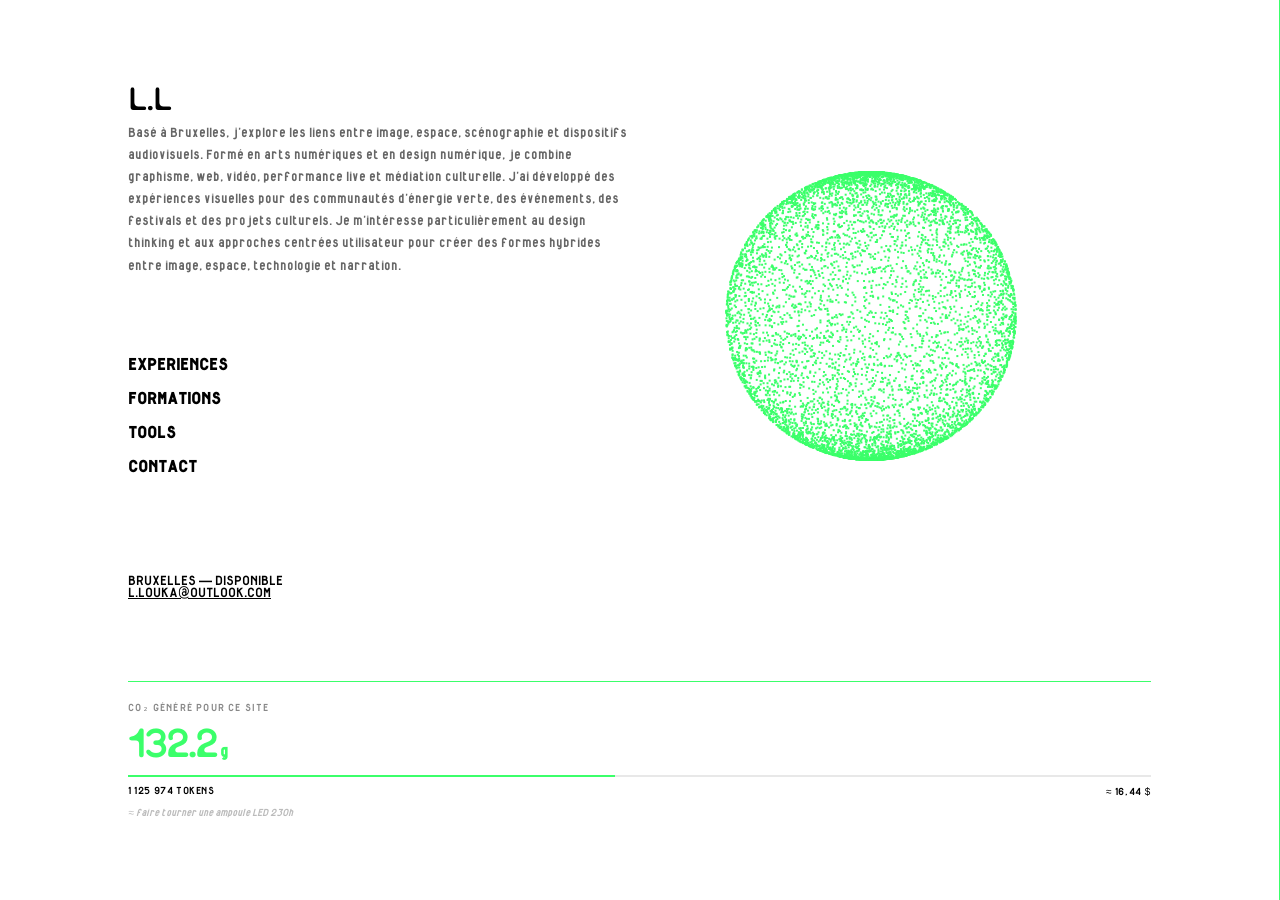
==== index.html @ d5682199 "Restaure l'intro d'origine et ajuste le style du sous-titre Co-Authored-By: Claude Sonnet 5 <noreply" ====
<!DOCTYPE html>
<html lang="fr">
<head>
    <meta charset="UTF-8">
    <meta name="viewport" content="width=device-width, initial-scale=1.0">

    <!-- SEO -->
    <title>Louka L. — Designer Numérique & Communication · Bruxelles</title>
    <meta name="description" content="Designer et art numérique basé à Bruxelles. Communication, branding, vibe coding, audiovisuel et ateliers. Master Design Numérique. Disponible pour collaborations.">
    <meta name="keywords" content="designer numérique, communication, branding, Bruxelles, ERG, graphiste, vibe coding, TouchDesigner, community manager, portfolio, marketing">
    <meta name="author" content="Louka L.">
    <meta name="robots" content="index, follow">
    <link rel="canonical" href="https://louka-l.be/">

    <!-- Favicon -->
    <link rel="icon" type="image/svg+xml" href="favicon.svg">

    <!-- Open Graph (réseaux sociaux + GEO) -->
    <meta property="og:type" content="profile">
    <meta property="og:title" content="Louka L. — Designer Numérique & Communication · Bruxelles">
    <meta property="og:description" content="Designer numérique basé à Bruxelles. Communication, branding, vibe coding, audiovisuel. Disponible pour collaborations.">
    <meta property="og:image" content="https://loukal.art/og-image.png">
    <meta property="og:image:width" content="1200">
    <meta property="og:image:height" content="630">
    <meta property="og:locale" content="fr_BE">
    <meta name="twitter:card" content="summary_large_image">
    <meta name="twitter:image" content="https://loukal.art/og-image.png">

    <!-- Schema.org Person (GEO + AEO) -->
    <script type="application/ld+json">
    {
        "@context": "https://schema.org",
        "@type": "Person",
        "name": "Louka L.",
        "jobTitle": "Designer Numérique & Chargé de communication",
        "description": "Designer numérique basé à Bruxelles, spécialisé en communication, branding, vibe coding et création audiovisuelle. Formé à l'École de Recherche Graphique (Master Design Numérique).",
        "email": "l.louka@outlook.com",
        "address": {
            "@type": "PostalAddress",
            "addressLocality": "Bruxelles",
            "addressCountry": "BE"
        },
        "alumniOf": [
            {
                "@type": "EducationalOrganization",
                "name": "École de Recherche Graphique",
                "description": "Master en Design Numérique"
            }
        ],
        "knowsAbout": [
            "Design graphique",
            "Communication digitale",
            "Branding",
            "Vibe coding",
            "HTML CSS JavaScript",
            "TouchDesigner",
            "Community management",
            "Audiovisuel",
            "Logiciels libres",
            "Ateliers numériques",
            "Marketing"
        ],
        "knowsLanguage": ["fr", "nl", "en"]
    }
    </script>

    <link rel="stylesheet" href="style.css">
    <link href="https://api.fontshare.com/v2/css?f[]=satoshi@400,500,700&display=swap" rel="stylesheet">
</head>
<body>

    <div class="brutal-container">

        <!-- Bouton menu global (retour arrière contextuel) -->
        <button class="global-menu-btn" id="global-menu-btn"><span></span><span></span><span></span></button>

        <!-- Retour au sommaire RaYSun : deux lignes, pour le distinguer des trois du menu global -->
        <button class="rairsun-back-btn" id="rairsun-back-btn" aria-label="Retour au sommaire des projets RaYSun"><span></span><span></span></button>

        <!-- COLONNE 1 : Sommaire Fixe (Gauche) -->
        <aside class="left-col">

            <!-- Animation sphère (calque, visible en accueil uniquement) -->
            <div id="home-sketch" class="home-sketch"><canvas id="sphere-canvas"></canvas></div>

            <div class="sticky-content">
                <div class="identity">
                    <div class="logo">L.L</div>
                    <p class="subtitle">Basé à Bruxelles, j’explore les liens entre image, espace, scénographie et dispositifs audiovisuels. Formé en arts numériques et en design numérique, je combine graphisme, web, vidéo, performance live et médiation culturelle. J’ai développé des expériences visuelles pour des communautés d’énergie verte, des événements, des festivals et des projets culturels. Je m’intéresse particulièrement au design thinking et aux approches centrées utilisateur pour créer des formes hybrides entre image, espace, technologie et narration.</div>
                
                <nav class="sommaire">
                    <ul>
                        <li><a href="#projets">EXPERIENCES</a></li>
                        <li><a href="#parcours">FORMATIONS</a></li>
                        <li><a href="#stack">TOOLS</a></li>
                        <li><a href="#contact">CONTACT</a></li>
                    </ul>
                </nav>

                <div class="status">
                    <p>Bruxelles — Disponible</p>
                    <a href="mailto:l.louka@outlook.com?subject=Contact%20via%20loukal.art" class="status-mail">l.louka@outlook.com</a>
                </div>

                <div class="carbon-widget" id="carbon-widget">
                    <div class="carbon-label">CO₂ généré pour ce site</div>
                    <div class="carbon-value">
                        <span class="carbon-count" data-target="277.5">0</span><span class="carbon-unit">g</span>
                    </div>
                    <div class="carbon-bar-track">
                        <div class="carbon-bar-fill" id="carbon-bar"></div>
                    </div>
                    <div class="carbon-meta">
                        <span>1 125 974 tokens</span>
                        <span>≈ 16,44 $</span>
                    </div>
                    <div class="carbon-equiv">≈ faire tourner une ampoule LED 230h</div>
                </div>
            </div>
        </aside>

        <!-- COLONNE 2 : Contenu Textuel Défilant (Milieu) -->
        <main class="right-col">
            
            <!-- Section Expériences / Projets -->
            <section id="projets" class="brutal-section">
                <h2 class="section-title">EXPERIENCES</h2>
                <div class="projects-list">
                    
                    <!-- RaYSun -->
                    <div class="project-item" data-project="p1" data-panel="rairsun">
                        <span class="date">MARS 2026 — EN COURS</span>
                        <h3>Stagiaire Communication et Marketing</h3>
                        <p class="role">RaYSun · Bruxelles</p>
                        <p>RaYSun crée des communautés d'énergie locales qui connectent entreprises, collectivités et copropriétés en Belgique. Conception des logos régionaux (CityWatt, WalloWatt, SamenWatt), charte graphique LinkedIn, stratégie de contenu B2B, production de supports marketing et intégration sur Odoo.</p>
                        <span class="project-link">VOIR PROJETS ↗</span>
                    </div>

                    <!-- Projet 6 -->
                    <div class="project-item" data-project="p6">
                        <span class="date">NOV. 2025</span>
                        <h3>Vidéaste — captation & post-production</h3>
                        <p class="role">Conservatoire Royal de Bruxelles</p>
                        <p>Captation d'une création internationale entre musiciens et chorégraphes d'Afrique du Sud et du Zimbabwe, soutenue par l'ARES (DGD). Cadrage, post-production et montage d'un teaser pour diffusion réseaux.</p>
                        <span class="project-link">VOIR TEASER ↗</span>
                    </div>

                    <!-- Projet 7 -->
                    <div class="project-item" data-project="p7">
                        <span class="date">JUIN 2026</span>
                        <h3>Chargé de développement & médiation culturelle</h3>
                        <p class="role">Mont des Arts · Bruxelles</p>
                        <p>Coordination entre organisateurs de lieu et porteurs de projet pour un événement open air (Waffleskru × Bolingo). Communication et mise en relation.</p>
                        <span class="project-link">VOIR ÉVÉNEMENT ↗</span>
                    </div>

                    <!-- Projet 3 -->
                    <div class="project-item" data-project="p3">
                        <span class="date">2024 – 2026</span>
                        <h3>Community manager & créateur de contenu</h3>
                        <p class="role">Collectif Gravity · Belgique / Croatie / France</p>
                        <p>Gestion des comptes Instagram pour plusieurs collectifs et festivals (Outlook, Membrain, Monstres & Groseilles). Captation photo et vidéo sur place, création de posts et stories, publication.</p>
                        <span class="project-link">VOIR CONTENU ↗</span>
                    </div>

                    <!-- Projet 5 -->
                    <div class="project-item" data-project="p5">
                        <span class="date">2024 – 2025</span>
                        <h3>Animateur d'ateliers numériques</h3>
                        <p class="role">Centre Culturel de Jette · Espace Magh · Amadeo · Cie Les Daltoniens</p>
                        <p>Ateliers Makey-Makey pour enfants de 9 à 12 ans : fabrication d'instruments en carton connectés, initiation à Scratch et à l'électronique créative, animation en autonomie. Workshops d'initiation au graffiti en milieu scolaire, réalisation de fresques murales collectives.</p>
                        <span class="project-link">VOIR ATELIERS ↗</span>
                    </div>

                    <!-- Projet 4 -->
                    <div class="project-item" data-project="p4">
                        <span class="date">2024 – 2026</span>
                        <h3>Graphiste — communication événementielle</h3>
                        <p class="role">Lemon Mint · La Fabriek · CityGate · Bruxelles</p>
                        <p>Identités visuelles, affiches, carrousels et reels pour des événements bruxellois. Déclinaison print et digital, templates réutilisables, capsules vidéo projetées en soirée.</p>
                        <span class="project-link">VOIR CRÉATIONS ↗</span>
                    </div>
                </div>
            </section>

            <!-- Section Formations -->
            <section id="parcours" class="brutal-section">
                <h2 class="section-title">FORMATIONS</h2>
                
                <div class="cv-item project-item" data-project="p-master">
                    <span class="date">2023 – 2026</span>
                    <h3>Master en Design Numérique</h3>
                    <p class="degree">École de Recherche Graphique</p>
                    <p>Formes éditoriales numériques, du flux d'écran à l'imprimé. Pratique des logiciels libres, expérimentation et co-apprentissage. Mise en page collective de deux numéros de la revue Troubles.</p>
                    <span class="project-link">VOIR TRAVAUX ↗</span>
                </div>

                <div class="cv-item">
                    <span class="date">2019 – 2023</span>
                    <h3>Bachelier en Arts Numériques</h3>
                    <p class="degree">École de Recherche Graphique</p>
                    <p>Programmation, robotique, images et sons numériques, impression 3D. Ingénierie inverse sur des œuvres numériques. Usage critique du numérique comme médium ou outil.</p>
                </div>

                <div class="cv-item">
                    <span class="date">2016 – 2018</span>
                    <h3>Art & Structure de l'Habitat</h3>
                    <p class="degree">Institut St-Luc</p>
                    <p>Tracé de plans, dessin d'architecture, design de mobilier et aménagement intérieur.</p>
                </div>

                <div class="cv-item">
                    <span class="date">2006 – 2018</span>
                    <h3>Arts du mouvement & Rythmique</h3>
                    <p class="degree">École de Cirque de Bruxelles & Dalcroze</p>
                    <p>Monocycle, jonglerie, acroporté, mât chinois. Création et production d'un spectacle vivant sur deux ans, travail sur la conscience corporelle et la scénographie d'espace.</p>
                </div>
            </section>

            <!-- Section Skills -->
            <section id="stack" class="brutal-section">
                <h2 class="section-title">TOOLS</h2>
                <div class="tech-list">
                    <div class="tool-row">
                        <span class="tool-cat">GRAPHISME</span>
                        <span class="tool-items">Illustrator · Photoshop · Canva · Figma</span>
                    </div>
                    <div class="tool-row">
                        <span class="tool-cat">WEB</span>
                        <span class="tool-items">HTML/CSS/JS · Python · Git · SQL · Odoo · Vibe Coding</span>
                    </div>
                    <div class="tool-row">
                        <span class="tool-cat">AUDIOVISUEL</span>
                        <span class="tool-items">TouchDesigner · OBS · Resolume · Blender · CapCut · Opus Clip · Premiere Pro</span>
                    </div>
                    <div class="tool-row">
                        <span class="tool-cat">IA</span>
                        <span class="tool-items">Claude · Midjourney · ComfyUI · Stable Diffusion · Hugging Face</span>
                    </div>
                    <div class="tool-row">
                        <span class="tool-cat">PRODUCTION</span>
                        <span class="tool-items">Processing · Scratch · Impression 3D</span>
                    </div>
                    <div class="tool-row">
                        <span class="tool-cat">BUREAUTIQUE</span>
                        <span class="tool-items">Excel · Word · Microsoft 365</span>
                    </div>
                </div>
            </section>

            <!-- Section Contact (séparée) -->
            <section id="contact" class="brutal-section section-contact">
                <h2 class="section-title">CONTACT</h2>
                <a href="mailto:l.louka@outlook.com" class="contact-link">L.LOUKA@OUTLOOK.COM ↗</a>
            </section>

        </main>

        <!-- COLONNE 3 : Galerie d'images (Gérée par le JS) -->
        <aside class="images-col" id="images-column">
            <div class="sticky-images">

                <!-- Panneau RaYSun -->
                <div class="gallery-group rairsun-panel" id="gallery-p1">
                    <button class="mobile-back-btn" id="btn-back-rairsun"><span></span><span></span><span></span></button>
                    <div class="rairsun-first-screen">
                        <div class="rairsun-intro">
                            <p class="rairsun-tagline">RaYSun crée des communautés d'énergie locales qui connectent entreprises, collectivités et copropriétés en Belgique.</p>
                            <a href="https://www.raysun.solar/" target="_blank" rel="noopener" class="rairsun-link">raysun.solar ↗</a>
                        </div>
                        <nav class="rairsun-nav rairsun-scroll-section" id="rs-sommaire">
                            <a href="#rs-solar">SPIRALE SOLAIRE</a>
                            <a href="#rs-linkedin">IDENTITÉ GRAPHIQUE LINKEDIN</a>
                            <a href="#rs-logos">LOGOS RÉGIONAUX</a>
                        </nav>
                    </div>

                    <div class="rairsun-solar-story" id="rs-solar">
                        <div class="solar-sticky">
                            <iframe src="RaYSun/solar-viz/index.html" class="rairsun-solar-iframe" title="Spirale Solaire de Bruxelles"></iframe>
                            <h3 class="solar-overlay solar-overlay-title">SPIRALE SOLAIRE</h3>
                            <p class="solar-overlay solar-overlay-source">Données Brugel, PVGIS (JRC) et cartographie du partage d'énergie. Les chiffres 2021 à 2026 sont des estimations basées sur les rapports annuels.</p>
                        </div>
                        <div class="solar-scroll-track">
                            <div class="solar-step solar-step-intro" data-phase="1">
                                <p class="solar-step-label">Potentiel solaire des toitures bruxelloises. Chaque trait relie les 19 communes, année par année, de 2019 à 2026. Plus un point est loin du centre, plus la commune a équipé ses toitures.</p>
                            </div>
                            <div class="solar-step" data-phase="2">
                                <p class="solar-step-label"><span class="step-diamond"></span>Projets de partage d'énergie : des habitants se répartissent l'électricité solaire entre voisins ou au sein d'un même immeuble. Plus le losange est gros, plus il y a de projets actifs.</p>
                            </div>
                            <div class="solar-step" data-phase="3">
                                <p class="solar-step-label">Survolez une commune pour explorer ses données. Exemple : Forest, 20,2 % de toitures équipées, en tête de la région.</p>
                            </div>
                            <div class="solar-step" data-phase="4">
                            </div>
                            <div class="solar-step" data-phase="5">
                            </div>
                            <div class="solar-step" data-phase="6">
                            </div>
                        </div>
                    </div>

                    <div class="rairsun-project rairsun-scroll-section" id="rs-linkedin">
                        <h3 class="rairsun-section-title">IDENTITÉ GRAPHIQUE LINKEDIN</h3>

                        <div class="mockup-phones">

                            <!-- IPHONE 1 — Portrait 1200×1500 -->
                            <div class="mockup-wrap">
                                <div class="iphone">
                                    <div class="iphone-notch"></div>
                                    <div class="iphone-screen">
                                        <div class="iphone-status">
                                            <span>9:41</span>
                                            <span>●●● WiFi 🔋</span>
                                        </div>
                                        <div class="li-header">
                                            <div class="li-avatar">
                                                <svg viewBox="0 0 841.9 422.1" xmlns="http://www.w3.org/2000/svg">
                                                    <defs>
                                                        <linearGradient id="av1-g1" gradientUnits="userSpaceOnUse" x1="204.8" y1="321.7" x2="585.7" y2="180.8"><stop offset="0" stop-color="#FFE610"/><stop offset="1" stop-color="#FF8001"/></linearGradient>
                                                        <linearGradient id="av1-g2" gradientUnits="userSpaceOnUse" x1="177.9" y1="248.8" x2="558.8" y2="107.9"><stop offset="0" stop-color="#FFE610"/><stop offset="1" stop-color="#FF8001"/></linearGradient>
                                                    </defs>
                                                    <path d="M189,226.8c12.8-4.1,22.2-14.8,23.4-27.7c0,0,0.3-3.2,0.3-6.3c0-3.1-0.3-5.9-0.3-5.9c-1.4-15.4-14.5-27.7-31-29.3c-1.3-0.1-2.5-0.2-3.8-0.2l-46.9-0.2v107.4h18.9v-35.9h17.7c4.8,12.8,10.8,24.6,17.7,35.3h23.1c-8.3-10.6-15.4-23-21-36.7C187.7,227.2,188.3,227,189,226.8z M163.2,209.7h-13.6v-33.6h28c1.4,0,2.8,0.2,4.1,0.5c6.8,1.6,12,6.9,12,13v6.6c0,5.4-4.1,10.2-9.8,12.3c-1.9,0.7-4.1,1.1-6.3,1.1H163.2z"/>
                                                    <path d="M250.2,231.1h49.2v32.8h18.7v-57.1c0-25.3-15.8-46.2-36.1-49.3c0,0-3-0.4-8.4-0.4c-4.5,0-6,0.4-6,0.4c-20.3,3-36.1,24-36.1,49.3v57.1h18.7V231.1z M272.7,175.8h4.3c12.2,0,22.5,14.2,22.5,31v5.6h-49.2v-5.6C250.2,190,260.5,175.8,272.7,175.8z"/>
                                                    <path d="M674.9,157.5l-5.1-0.4h-4.3l-5.1,0.4c-20.4,3.1-36.3,24.1-36.3,49.6v57.4h18.8V207c0-16.9,10.3-31.2,22.6-31.2h4.3c12.3,0,22.6,14.3,22.6,31.2v57.4h18.8V207C711.2,181.6,695.3,160.5,674.9,157.5z"/>
                                                    <path d="M568.1,264.1l-5.1,0.4h-4.3l-5.1-0.4c-20.4-3.1-36.3-24.1-36.3-49.6v-57.4h18.8v57.4c0,16.9,10.3,31.2,22.6,31.2h4.3c12.3,0,22.6-14.3,22.6-31.2v-57.4h18.8v57.4C604.4,240,588.5,261,568.1,264.1z"/>
                                                    <path d="M503.8,176.8l-6.6-6.4c-7.6-7.3-14.2-11.8-25.7-13c-24.1-2.5-37.1,11-39.2,25.4c-1,7,0.4,14.5,5.4,19.9c8.8,9.4,28.7,14.2,28.7,14.2c6.8,1.4,12.4,4.4,15.5,8.3c1.9,2.5,2.5,5.1,2.3,7.9c-1.9,21.5-59.1,12.1-59.1,12.1l4.4,4.2c8.8,8.5,16,13.4,29.1,14.7c2.2,0.2,4.3,0.3,6.4,0.3c23,0,35.5-13.8,37.7-28.6c1.2-7.7-1-15.6-6-22c-6.8-8.8-18.6-14.7-32.4-16.1c-5.2-1.2-9.4-3.5-11.8-6.5c-1.4-1.8-2-3.8-1.7-5.7C453.8,165.4,503.8,176.8,503.8,176.8z"/>
                                                    <path d="M406.3,156.7c-7.2,17.5-16.8,39.8-27.6,62.4l-32.8-62.3h-21.5l44.1,82.9c-4.2,8.2-8.5,16.3-12.9,24.1h22.1c20.2-37.4,38.5-80,49.4-107.1H406.3z"/>
                                                    <path fill="url(#av1-g1)" d="M284.9,302.1c-0.1,0-0.3,0-0.4,0c-20.6-0.1-38.8-5.7-54.4-16.6h-29c18.6,19.7,45.4,35.8,83.4,35.9c0.2,0,0.3,0,0.5,0c38.9,0,63.9-15.8,81-35.9h-27.7C325.1,295.6,308,302.1,284.9,302.1z"/>
                                                    <path fill="url(#av1-g2)" d="M501.1,120c0.1,0,0.3,0,0.4,0c19.8,0.1,37.3,5.2,52.5,15.3h29.7c-18.5-19.1-45-34.5-82.2-34.7c-0.2,0-0.3,0-0.5,0c-38.1,0-62.9,15.1-79.9,34.7h28.3C462.4,126,479,120,501.1,120z"/>
                                                </svg>
                                            </div>
                                            <div>
                                                <div class="li-name">RaYSun</div>
                                                <div class="li-meta">Énergie solaire · 2h · 🌐</div>
                                            </div>
                                            <div class="li-follow">+ Suivre</div>
                                        </div>
                                        <div class="carousel" id="carousel-tall">
                                            <div class="carousel-slides">
                                                <div class="carousel-slide"><img src="RaYSun/tall/1.svg" alt="Slide 1" draggable="false"></div>
                                                <div class="carousel-slide"><img src="RaYSun/tall/2.svg" alt="Slide 2" draggable="false"></div>
                                                <div class="carousel-slide"><img src="RaYSun/tall/slide3.png" alt="Slide 3" draggable="false"></div>
                                                <div class="carousel-slide"><img src="RaYSun/tall/4.svg" alt="Slide 4" draggable="false"></div>
                                                <div class="carousel-slide"><img src="RaYSun/tall/5.svg" alt="Slide 5" draggable="false"></div>
                                                <div class="carousel-slide"><img src="RaYSun/tall/6.svg" alt="Slide 6" draggable="false"></div>
                                            </div>
                                            <div class="carousel-dots">
                                                <span class="cdot active"></span><span class="cdot"></span><span class="cdot"></span>
                                                <span class="cdot"></span><span class="cdot"></span><span class="cdot"></span>
                                            </div>
                                        </div>
                                        <div class="li-reactions">
                                            <span>👍 J'aime</span><span>💬 Commenter</span><span>↗ Partager</span>
                                        </div>
                                    </div>
                                </div>
                                <p class="mockup-label">1200 × 1500 px · Portrait</p>
                            </div>

                            <!-- IPHONE 2 — Carré 1200×1200 -->
                            <div class="mockup-wrap">
                                <div class="iphone">
                                    <div class="iphone-notch"></div>
                                    <div class="iphone-screen">
                                        <div class="iphone-status">
                                            <span>9:41</span>
                                            <span>●●● WiFi 🔋</span>
                                        </div>
                                        <div class="li-header">
                                            <div class="li-avatar">
                                                <svg viewBox="0 0 841.9 422.1" xmlns="http://www.w3.org/2000/svg">
                                                    <defs>
                                                        <linearGradient id="av2-g1" gradientUnits="userSpaceOnUse" x1="204.8" y1="321.7" x2="585.7" y2="180.8"><stop offset="0" stop-color="#FFE610"/><stop offset="1" stop-color="#FF8001"/></linearGradient>
                                                        <linearGradient id="av2-g2" gradientUnits="userSpaceOnUse" x1="177.9" y1="248.8" x2="558.8" y2="107.9"><stop offset="0" stop-color="#FFE610"/><stop offset="1" stop-color="#FF8001"/></linearGradient>
                                                    </defs>
                                                    <path d="M189,226.8c12.8-4.1,22.2-14.8,23.4-27.7c0,0,0.3-3.2,0.3-6.3c0-3.1-0.3-5.9-0.3-5.9c-1.4-15.4-14.5-27.7-31-29.3c-1.3-0.1-2.5-0.2-3.8-0.2l-46.9-0.2v107.4h18.9v-35.9h17.7c4.8,12.8,10.8,24.6,17.7,35.3h23.1c-8.3-10.6-15.4-23-21-36.7C187.7,227.2,188.3,227,189,226.8z M163.2,209.7h-13.6v-33.6h28c1.4,0,2.8,0.2,4.1,0.5c6.8,1.6,12,6.9,12,13v6.6c0,5.4-4.1,10.2-9.8,12.3c-1.9,0.7-4.1,1.1-6.3,1.1H163.2z"/>
                                                    <path d="M250.2,231.1h49.2v32.8h18.7v-57.1c0-25.3-15.8-46.2-36.1-49.3c0,0-3-0.4-8.4-0.4c-4.5,0-6,0.4-6,0.4c-20.3,3-36.1,24-36.1,49.3v57.1h18.7V231.1z M272.7,175.8h4.3c12.2,0,22.5,14.2,22.5,31v5.6h-49.2v-5.6C250.2,190,260.5,175.8,272.7,175.8z"/>
                                                    <path d="M674.9,157.5l-5.1-0.4h-4.3l-5.1,0.4c-20.4,3.1-36.3,24.1-36.3,49.6v57.4h18.8V207c0-16.9,10.3-31.2,22.6-31.2h4.3c12.3,0,22.6,14.3,22.6,31.2v57.4h18.8V207C711.2,181.6,695.3,160.5,674.9,157.5z"/>
                                                    <path d="M568.1,264.1l-5.1,0.4h-4.3l-5.1-0.4c-20.4-3.1-36.3-24.1-36.3-49.6v-57.4h18.8v57.4c0,16.9,10.3,31.2,22.6,31.2h4.3c12.3,0,22.6-14.3,22.6-31.2v-57.4h18.8v57.4C604.4,240,588.5,261,568.1,264.1z"/>
                                                    <path d="M503.8,176.8l-6.6-6.4c-7.6-7.3-14.2-11.8-25.7-13c-24.1-2.5-37.1,11-39.2,25.4c-1,7,0.4,14.5,5.4,19.9c8.8,9.4,28.7,14.2,28.7,14.2c6.8,1.4,12.4,4.4,15.5,8.3c1.9,2.5,2.5,5.1,2.3,7.9c-1.9,21.5-59.1,12.1-59.1,12.1l4.4,4.2c8.8,8.5,16,13.4,29.1,14.7c2.2,0.2,4.3,0.3,6.4,0.3c23,0,35.5-13.8,37.7-28.6c1.2-7.7-1-15.6-6-22c-6.8-8.8-18.6-14.7-32.4-16.1c-5.2-1.2-9.4-3.5-11.8-6.5c-1.4-1.8-2-3.8-1.7-5.7C453.8,165.4,503.8,176.8,503.8,176.8z"/>
                                                    <path d="M406.3,156.7c-7.2,17.5-16.8,39.8-27.6,62.4l-32.8-62.3h-21.5l44.1,82.9c-4.2,8.2-8.5,16.3-12.9,24.1h22.1c20.2-37.4,38.5-80,49.4-107.1H406.3z"/>
                                                    <path fill="url(#av2-g1)" d="M284.9,302.1c-0.1,0-0.3,0-0.4,0c-20.6-0.1-38.8-5.7-54.4-16.6h-29c18.6,19.7,45.4,35.8,83.4,35.9c0.2,0,0.3,0,0.5,0c38.9,0,63.9-15.8,81-35.9h-27.7C325.1,295.6,308,302.1,284.9,302.1z"/>
                                                    <path fill="url(#av2-g2)" d="M501.1,120c0.1,0,0.3,0,0.4,0c19.8,0.1,37.3,5.2,52.5,15.3h29.7c-18.5-19.1-45-34.5-82.2-34.7c-0.2,0-0.3,0-0.5,0c-38.1,0-62.9,15.1-79.9,34.7h28.3C462.4,126,479,120,501.1,120z"/>
                                                </svg>
                                            </div>
                                            <div>
                                                <div class="li-name">RaYSun</div>
                                                <div class="li-meta">Énergie solaire · 2h · 🌐</div>
                                            </div>
                                            <div class="li-follow">+ Suivre</div>
                                        </div>
                                        <div class="carousel" id="carousel-sq">
                                            <div class="carousel-slides">
                                                <div class="carousel-slide"><img src="RaYSun/square/slide1.png" alt="Slide 1" draggable="false"></div>
                                                <div class="carousel-slide"><img src="RaYSun/square/slide2.png" alt="Slide 2" draggable="false"></div>
                                                <div class="carousel-slide"><img src="RaYSun/square/slide3.png" alt="Slide 3" draggable="false"></div>
                                                <div class="carousel-slide"><img src="RaYSun/square/slide4.png" alt="Slide 4" draggable="false"></div>
                                                <div class="carousel-slide"><img src="RaYSun/square/slide5.png" alt="Slide 5" draggable="false"></div>
                                                <div class="carousel-slide"><img src="RaYSun/square/slide6.png" alt="Slide 6" draggable="false"></div>
                                            </div>
                                            <div class="carousel-dots">
                                                <span class="cdot active"></span><span class="cdot"></span><span class="cdot"></span>
                                                <span class="cdot"></span><span class="cdot"></span><span class="cdot"></span>
                                            </div>
                                        </div>
                                        <div class="li-reactions">
                                            <span>👍 J'aime</span><span>💬 Commenter</span><span>↗ Partager</span>
                                        </div>
                                    </div>
                                </div>
                                <p class="mockup-label">1200 × 1200 px · Carré</p>
                            </div>

                        </div><!-- /mockup-phones -->

                    </div><!-- /rs-linkedin -->

                    <div class="rairsun-project rairsun-scroll-section" id="rs-logos">
                        <h3 class="rairsun-section-title">LOGOS RÉGIONAUX</h3>

                        <div class="logos-row">
                            <div class="logo-col">
                                <a href="https://www.citywatt.brussels/" target="_blank" rel="noopener">
                                    <img src="RaYSun/logos/citywatt.svg" alt="CityWatt" class="logo-charte-img">
                                </a>
                            </div>
                            <div class="logo-col">
                                <a href="https://www.samenwatt.energy/" target="_blank" rel="noopener">
                                    <img src="RaYSun/logos/samenwatt.svg" alt="SamenWatt" class="logo-charte-img">
                                </a>
                            </div>
                            <div class="logo-col">
                                <a href="https://www.wallowatt.energy/" target="_blank" rel="noopener">
                                    <img src="RaYSun/logos/wallowatt.svg" alt="WalloWatt" class="logo-charte-img">
                                </a>
                            </div>
                        </div>

                    </div><!-- /rs-logos -->

                </div>


                <!-- Ateliers numériques & graffiti -->
                <div class="gallery-group" id="gallery-p5">
                    <button class="gallery-back mobile-back-btn"><span></span><span></span><span></span></button>
                    <div class="insta-grid" data-lazy-posts="C_3MKcTNyhO"></div>
                </div>

                <!-- Travaux Master Design Numérique -->
                <div class="gallery-group" id="gallery-p-master">
                    <button class="gallery-back mobile-back-btn"><span></span><span></span><span></span></button>
                    <div class="insta-grid" data-lazy-posts="C7JWNlFtNa8,DLVAJMMt41K,DXWDkCHjXnQ"></div>
                </div>

                <!-- Contenu Projet 3 (Gravity / Instagram) -->
                <div class="gallery-group" id="gallery-p3">
                    <button class="gallery-back mobile-back-btn"><span></span><span></span><span></span></button>
                    <div class="insta-grid" data-lazy-posts="DNF-otLt4io,DM0oA8UNUY-,DNSqc2PMHGO,C_y5No9oDmW,DY4ILCpIwUC"></div>
                </div>

                <!-- Contenu Projet 4 (Graphiste événementiel) -->
                <div class="gallery-group" id="gallery-p4">
                    <button class="gallery-back mobile-back-btn"><span></span><span></span><span></span></button>
                    <div class="insta-grid" data-lazy-posts="C_eMyHtIHBp,DIQ3vLMBrIl,DOtEwYGjvHs,DW1R8fTjF3O"></div>
                </div>

                <!-- Vidéaste — Conservatoire Royal -->
                <div class="gallery-group" id="gallery-p6">
                    <button class="gallery-back mobile-back-btn"><span></span><span></span><span></span></button>
                    <div class="insta-grid">
                        <div class="fb-post-wrap" data-lazy-fb="https://www.facebook.com/plugins/video.php?href=https%3A%2F%2Fwww.facebook.com%2Freel%2F888977903918653&show_text=false&width=400"></div>
                    </div>
                </div>

                <!-- Médiation culturelle — Plein Publiek -->
                <div class="gallery-group" id="gallery-p7">
                    <button class="gallery-back mobile-back-btn"><span></span><span></span><span></span></button>
                    <div class="insta-grid" data-lazy-posts="DYyxbjoNbn6"></div>
                </div>

            </div>
        </aside>

    </div>

    <script src="script.js"></script>

    <!-- Sphère de particules (Canvas natif, aucun lib externe) -->
    <script>
    (function() {
        const cnv = document.getElementById('sphere-canvas');
        if (!cnv) return;
        const ctx = cnv.getContext('2d');
        const isMobile = /iPhone|iPod|Android/i.test(navigator.userAgent);
        const PARTICLES = 8000;
        const ATTRACTION = 0.01;
        const DAMPING = 0.9;
        const REPEL_STRENGTH = 28;

        let W, H, radius_, repel_radius;
        let mouseX = -9999, mouseY = -9999;
        let angle = 0;
        const pts = new Array(PARTICLES);
        for (let i = 0; i < PARTICLES; i++) pts[i] = { i, x: 0, y: 0, vx: 0, vy: 0 };

        function size() {
            if (isMobile) return { w: 360, h: 360, r: 160, rr: 60 };
            const w = Math.max(400, Math.min(window.innerWidth * 0.55, 1400));
            const h = Math.max(400, Math.min(window.innerHeight * 0.72, 1100));
            const r = Math.max(120, Math.min(window.innerHeight * 0.16, 240));
            return { w, h, r, rr: r * 0.5 };
        }

        function resize() {
            const s = size();
            W = s.w; H = s.h; radius_ = s.r; repel_radius = s.rr;
            cnv.width = W; cnv.height = H;
            cnv.style.width = W + 'px'; cnv.style.height = H + 'px';
            for (const p of pts) {
                p.x = Math.sin(p.i + angle) * Math.sin(p.i * p.i) * radius_;
                p.y = Math.cos(p.i * p.i) * radius_;
                p.vx = 0; p.vy = 0;
            }
        }

        cnv.addEventListener('mousemove', e => {
            const r = cnv.getBoundingClientRect();
            mouseX = e.clientX - r.left - W / 2;
            mouseY = e.clientY - r.top - H / 2;
        });
        cnv.addEventListener('mouseleave', () => { mouseX = -9999; mouseY = -9999; });
        window.addEventListener('resize', resize);
        resize();

        const rr2 = () => repel_radius * repel_radius;

        function frame() {
            ctx.clearRect(0, 0, W, H);
            ctx.fillStyle = '#3BFF6A';
            const cx = W / 2, cy = H / 2;
            const rrsq = rr2();
            for (const p of pts) {
                const hx = Math.sin(p.i + angle) * Math.sin(p.i * p.i) * radius_;
                const hy = Math.cos(p.i * p.i) * radius_;
                p.vx += (hx - p.x) * ATTRACTION;
                p.vy += (hy - p.y) * ATTRACTION;
                const dx = p.x - mouseX, dy = p.y - mouseY;
                const d2 = dx * dx + dy * dy;
                if (d2 > 0.1 && d2 < rrsq) {
                    const d = Math.sqrt(d2);
                    const f = REPEL_STRENGTH * (1 - d / repel_radius) / d;
                    p.vx += dx * f; p.vy += dy * f;
                }
                p.vx *= DAMPING; p.vy *= DAMPING;
                p.x += p.vx; p.y += p.vy;
                ctx.fillRect(cx + p.x, cy + p.y, 2, 2);
            }
            angle += 0.01;
            requestAnimationFrame(frame);
        }
        requestAnimationFrame(frame);
    })();
    </script>
</body>
</html>
---- style.css ----
/* Scrollbar */
html {
    overflow-y: scroll;
}

* {
    scrollbar-width: thin;
    scrollbar-color: var(--green) transparent;
}

*::-webkit-scrollbar {
    width: 4px;
    -webkit-appearance: none;
}

*::-webkit-scrollbar-track {
    background: transparent;
}

*::-webkit-scrollbar-thumb {
    background: var(--green);
    border-radius: 2px;
    min-height: 30px;
}

/* Fonts */
@font-face {
    font-family: 'Vevey';
    src: url('fonts/Vevey-HumanKind.otf') format('opentype');
    font-weight: normal;
    font-style: normal;
}

@font-face {
    font-family: 'Alfphabet';
    src: url('fonts/Alfphabet-I.otf') format('opentype');
    font-weight: normal;
    font-style: normal;
}

:root {
    --green: #3BFF6A;
}

/* Réinitialisation radicale */
* {
    margin: 0;
    padding: 0;
    box-sizing: border-box;
    font-family: 'Alfphabet', 'Courier New', Courier, monospace, sans-serif;
    color: #000000;
}

html {
    scroll-behavior: smooth;
    background-color: #ffffff;
}

/* --- CONFIGURATION DES COLONNES (ÉVOLUTIVE) --- */

/* État 1 : Une seule colonne visible au départ (Sommaire) */
.brutal-container {
    display: grid;
    grid-template-columns: 100% 0% 0%;
    height: 100vh;
    overflow: hidden;
    transition: grid-template-columns 0.4s cubic-bezier(0.25, 1, 0.5, 1);
}

/* État 2 : Le sommaire + le contenu textuel (Déclenché par le menu) */
.brutal-container.show-content {
    grid-template-columns: 35% 65% 0%;
}
.brutal-container.show-content .home-sketch {
    display: none;
}

/* État 3 : La totale (Sommaire + Contenu + Images) */
.brutal-container.show-gallery {
    grid-template-columns: 25% 45% 30%;
}

/* État RairSun : col1 cachée, col2 étroite, col3 large */
.brutal-container.show-rairsun {
    grid-template-columns: 0% 30% 70%;
}

/* --- AJUSTEMENTS POUR LE MASQUAGE DU CONTENU --- */

/* On cache proprement le contenu des colonnes 2 et 3 quand elles sont fermées */
.right-col, .images-col {
    opacity: 0;
    pointer-events: none;
    transition: opacity 0.3s ease;
}

/* On les affiche dès que leur état est actif */
.brutal-container.show-content .right-col,
.brutal-container.show-gallery .right-col,
.brutal-container.show-gallery .images-col,
.brutal-container.show-rairsun .right-col,
.brutal-container.show-rairsun .images-col {
    opacity: 1;
    pointer-events: auto;
}

/* Col1 disparait en état rairsun */
.left-col {
    transition: opacity 0.3s ease;
}
.brutal-container.show-rairsun .left-col {
    opacity: 0;
    pointer-events: none;
    overflow: hidden;
}

/* --- STYLE DE LA COLONNE DE GAUCHE (SOMMAIRE) --- */
.left-col {
    padding: 80px 10%;
    background-color: #ffffff;
    border-right: 1px solid var(--green);
    position: relative;
    overflow: hidden;
}

.sticky-content {
    position: sticky;
    top: 80px;
    height: calc(100vh - 160px);
    display: flex;
    flex-direction: column;
    justify-content: space-between;
}

.logo {
    font-family: 'Vevey', 'Courier New', monospace;
    font-size: 32px;
    font-weight: 900;
    letter-spacing: -1px;
}

.subtitle {
    font-size: 13px;
    margin-top: 5px;
    color: #666;
    max-width: 500px; /* Limite la largeur */
    line-height: 1.7; /* Améliore la lisibilité */
}

.sommaire ul {
    list-style: none;
}

.sommaire li {
    margin-bottom: 20px;
}

.sommaire a {
    text-decoration: none;
    font-size: 16px;
    font-weight: 900;
}

.sommaire a:hover {
    background-color: var(--green);
    color: #000000;
    padding: 2px 5px;
}

.status {
    font-size: 13px;
    text-transform: uppercase;
}

/* --- STYLE DE LA COLONNE DU MILIEU --- */
.right-col {
    padding: 0 5%;
    height: 100vh;
    overflow-y: auto;
    border-right: 1px solid var(--green);
}

.brutal-section {
    padding: 100px 0;
}

.section-title {
    font-family: 'Vevey', 'Courier New', monospace;
    font-size: 24px;
    font-weight: 900;
    margin-bottom: 60px;
}

.projects-list {
    display: flex;
    flex-direction: column;
    gap: 80px;
}

/* --- INTERACTION SUR LES PROJETS --- */
.project-item {
    cursor: pointer;
    padding: 20px;
    margin: -20px;
    transition: background 0.2s ease;
}

.project-item:hover {
    background-color: #f5f5f5;
}

.project-item.selected {
    background-color: var(--green);
}

.project-item.selected h3,
.project-item.selected p,
.project-item.selected .project-link {
    color: #000000;
}

.project-item h3 {
    font-family: 'Vevey', 'Courier New', monospace;
    font-size: 24px;
    font-weight: 900;
    margin-bottom: 15px;
}

.cv-item h3 {
    font-family: 'Vevey', 'Courier New', monospace;
}

.project-item p {
    font-size: 15px;
    line-height: 1.6;
}

.project-link {
    display: inline-block;
    margin-top: 15px;
    font-weight: 900;
    text-decoration: none;
}

.cv-item {
    margin-bottom: 40px;
}

.date {
    font-size: 12px;
    font-weight: 900;
    color: #666;
}

.cv-item h3 {
    font-size: 22px;
    margin: 5px 0 10px 0;
}

.tech-list {
    display: flex;
    flex-direction: column;
    gap: 16px;
}

.tool-row {
    display: grid;
    grid-template-columns: 100px 1fr;
    gap: 12px;
    align-items: baseline;
    border-bottom: 1px solid #f0f0f0;
    padding-bottom: 16px;
    max-width: 600px;
}

.tool-row {
    transition: color 0.15s ease;
}

.tool-row:hover {
    border-bottom-color: var(--green);
}

.tool-row:hover .tool-cat,
.tool-row:hover .tool-items {
    color: var(--green);
}

.tool-cat {
    font-family: 'Vevey', 'Courier New', monospace;
    font-size: 11px;
    font-weight: 900;
    letter-spacing: 0.1em;
    color: #000;
    white-space: nowrap;
    transition: color 0.15s ease;
}

.tool-items {
    font-size: 13px;
    color: #444;
    line-height: 1.6;
    transition: color 0.15s ease;
}

.contact-text {
    font-size: 18px;
    margin-bottom: 20px;
}

.contact-link {
    font-size: 28px;
    font-weight: 900;
    text-decoration: none;
    word-break: break-all;
}

.contact-link:hover {
    background: var(--green);
    color: #000;
}

/* --- STYLE DE LA COLONNE IMAGES --- */
.images-col {
    padding: 80px 10% 80px 0;
    display: none;
    height: 100vh;
    overflow-y: auto;
}

.brutal-container.show-gallery .images-col,
.brutal-container.show-rairsun .images-col {
    display: block;
}

.brutal-container.show-rairsun .images-col {
    padding: 0;
}

/* --- PANNEAU RAIRSUN --- */
.rairsun-panel {
    padding: 60px 8% 80px;
    overflow-y: auto;
    height: 100vh;
    flex-direction: column;
    gap: 0;
}

.rairsun-first-screen {
    min-height: 100vh;
    display: flex;
    flex-direction: column;
}

.rairsun-intro {
    margin-bottom: 40px;
    padding-bottom: 30px;
    border-bottom: 1px solid var(--green);
}

/* Le sommaire porte aussi .rairsun-scroll-section (min-height: 80vh,
   justify-content: center) : ses liens flottaient au milieu du bloc au lieu
   de suivre le filet vert de l'intro. */
.rairsun-first-screen .rairsun-nav {
    min-height: 0;
    justify-content: flex-start;
}

.rairsun-tagline {
    font-size: 18px;
    font-weight: 900;
    line-height: 1.4;
    text-transform: uppercase;
    letter-spacing: 0.03em;
    margin-bottom: 10px;
}

.rairsun-link {
    font-size: 12px;
    font-weight: 700;
    text-decoration: none;
    text-transform: uppercase;
    letter-spacing: 0.05em;
    border: 1px solid var(--green);
    padding: 4px 10px;
    transition: background-color 0.15s, color 0.15s;
}

.rairsun-link:hover {
    background-color: var(--green);
    color: #000;
}

.rairsun-nav {
    display: flex;
    flex-direction: column;
    /* Shrink each link to its text, like the home sommaire — as flex items they
       would otherwise stretch and the green would run the full line. */
    align-items: flex-start;
    gap: 14px;
    margin-bottom: 60px;
    padding-bottom: 30px;
    border-bottom: 1px solid var(--green);
}

.rairsun-nav a {
    font-size: 13px;
    font-weight: 900;
    text-decoration: none;
    text-transform: uppercase;
    letter-spacing: 0.05em;
}

/* Same treatment as .sommaire a:hover on the home page. */
.rairsun-nav a:hover {
    background-color: var(--green);
    color: #000;
    padding: 2px 5px;
}

.rairsun-project {
    margin-bottom: 80px;
}

#rs-logos {
    display: flex;
    flex-direction: column;
    align-items: center;
}

#rs-logos .logos-row {
    display: flex;
    flex-direction: row;
    gap: 24px;
    align-items: flex-start;
    justify-content: center;
    width: 100%;
    margin-top: 80px;
}

.logo-col {
    flex: 1;
    display: flex;
    flex-direction: column;
    align-items: center;
    gap: 12px;
}

.logo-label {
    font-size: 13px;
    font-weight: 900;
    text-transform: uppercase;
    letter-spacing: 0.05em;
    text-align: center;
    display: block;
}

.logo-col .logo-charte-img {
    width: 100%;
    max-width: none;
}

.rairsun-project h3 {
    font-size: 22px;
    font-weight: 900;
    margin: 60px 0 16px;
}

.rairsun-project h3:first-child {
    margin-top: 0;
}

.gallery-group {
    display: none;
    flex-direction: column;
    gap: 40px;
}

.gallery-group.active {
    display: flex;
    height: 100vh;
    overflow-y: auto;
}

.insta-embed-wrap {
    display: flex;
    justify-content: center;
    padding: 20px 0;
}

.insta-grid {
    display: flex;
    flex-direction: column;
    gap: 24px;
    padding: 20px;
    align-items: center;
}

.insta-lazy-wrap {
    width: 100%;
    min-height: 200px;
    position: relative;
}

.insta-lazy-wrap:not(.insta-loaded):not(.insta-failed) .insta-loader {
    display: flex;
}

.insta-loader {
    display: none;
    flex-direction: column;
    align-items: center;
    justify-content: center;
    gap: 16px;
    min-height: 200px;
}

.insta-loader-dots {
    display: flex;
    gap: 6px;
}

.insta-loader-dots span {
    width: 10px;
    height: 10px;
    border-radius: 50%;
    background: var(--green);
    animation: insta-bounce 1.2s ease-in-out infinite;
}

.insta-loader-dots span:nth-child(2) { animation-delay: 0.2s; }
.insta-loader-dots span:nth-child(3) { animation-delay: 0.4s; }

.insta-loader a {
    font-size: 12px;
    font-weight: 700;
    text-transform: uppercase;
    letter-spacing: 0.05em;
    text-decoration: none;
    border: 1px solid var(--green);
    padding: 4px 10px;
    transition: background-color 0.15s, color 0.15s;
}

.insta-loader a:hover {
    background: var(--green);
    color: #000;
}

@keyframes insta-bounce {
    0%, 80%, 100% { transform: translateY(0); }
    40% { transform: translateY(-14px); }
}

.insta-lazy-wrap.insta-loaded .insta-loader {
    display: none;
}

.insta-lazy-wrap.insta-failed .insta-loader-dots {
    display: none;
}

.insta-lazy-wrap.insta-failed .insta-loader {
    display: flex;
}

.insta-lazy-wrap.insta-failed blockquote {
    display: none;
}

.sticky-images {
    position: sticky;
    top: 80px;
}

/* Sketch sphère — calque dans la colonne d'accueil */
.home-sketch {
    position: absolute;
    top: 35%;
    right: 32%;
    transform: translate(50%, -50%);
    opacity: 1;
    transition: opacity 0.35s ease;
    line-height: 0;
    z-index: 5;
}

.home-sketch canvas {
    display: block;
}

.brutal-container.show-content .home-sketch,
.brutal-container.show-gallery .home-sketch,
.brutal-container.show-rairsun .home-sketch {
    pointer-events: none;
}

/* Disparaît dès qu'une section s'ouvre (la colonne se rétrécit) */
.brutal-container.show-content .home-sketch,
.brutal-container.show-gallery .home-sketch,
.brutal-container.show-rairsun .home-sketch {
    opacity: 0;
    pointer-events: none;
}

@media (max-width: 1024px) {
    .home-sketch { display: none; }
}

.project-img {
    width: 100%;
    height: auto;
    filter: grayscale(100%);
    background-color: #eee;
    aspect-ratio: 4/3;
    object-fit: cover;
}

.project-img:hover {
    filter: grayscale(0%);
}

.img-caption {
    font-size: 11px;
    color: #666;
    margin-top: 8px;
    text-align: right;
}

/* --- CARBON WIDGET --- */
.carbon-widget {
    border-top: 1px solid var(--green);
    padding-top: 20px;
}

.carbon-label {
    font-size: 10px;
    text-transform: uppercase;
    letter-spacing: 0.12em;
    color: #888;
    margin-bottom: 8px;
}

.carbon-value {
    display: flex;
    align-items: baseline;
    gap: 3px;
    margin-bottom: 12px;
}

.carbon-count {
    font-family: 'Vevey', 'Courier New', monospace;
    font-size: 42px;
    font-weight: 900;
    line-height: 1;
    color: var(--green);
    letter-spacing: -2px;
}

.carbon-unit {
    font-size: 16px;
    font-weight: 900;
    color: var(--green);
}

.carbon-bar-track {
    width: 100%;
    height: 2px;
    background: #e8e8e8;
    margin-bottom: 10px;
    overflow: hidden;
}

.carbon-bar-fill {
    height: 100%;
    width: 0%;
    background: var(--green);
    transition: width 2.5s cubic-bezier(0.25, 1, 0.5, 1);
}

.carbon-meta {
    display: flex;
    justify-content: space-between;
    font-size: 10px;
    color: #aaa;
    margin-bottom: 8px;
    text-transform: uppercase;
    letter-spacing: 0.06em;
}

.carbon-equiv {
    font-size: 10px;
    color: #bbb;
    font-style: italic;
    line-height: 1.4;
}

/* Caché sur mobile */
@media (max-width: 1024px) {
    .carbon-widget {
        display: none;
    }
}

/* Séparateur visuel entre Tools et Contact */
.section-contact {
    border-top: 1px solid var(--green);
}

/* Photo équipe RaYSun */
.rairsun-team-photo {
    width: 100%;
    border-radius: 4px;
    margin-bottom: 40px;
}

/* Sommaire plein écran */
.rairsun-scroll-section {
    min-height: 80vh;
    display: flex;
    flex-direction: column;
    justify-content: center;
}

/* Spirale Solaire scroll-driven story */
.rairsun-solar-story {
    position: relative;
    margin-left: -8%;
    margin-right: -8%;
}

.solar-sticky {
    position: sticky;
    top: 0;
    height: 100vh;
    width: 100%;
    z-index: 1;
}

.rairsun-solar-iframe {
    width: 100%;
    height: 100%;
    border: none;
    display: block;
}

.solar-scroll-track {
    position: relative;
    z-index: 2;
    pointer-events: none;
}

.solar-step {
    min-height: 180vh;
    display: block;
    padding: 0 8%;
    padding-top: 100vh;
    pointer-events: none;
}

.solar-step-label {
    font-size: 13px;
    color: rgba(0,0,0,0.5);
    max-width: 300px;
    line-height: 1.5;
    background: rgba(255,255,255,0.92);
    padding: 8px 12px;
    border-radius: 6px;
    display: inline-block;
    pointer-events: auto;
    position: sticky;
    top: 24px;
}

.solar-step .rairsun-section-title {
    background: rgba(255,255,255,0.92);
    display: inline-block;
    padding: 2px 6px;
    border-radius: 4px;
    margin-bottom: 8px;
    border-bottom: none;
    width: auto;
    pointer-events: auto;
}

/* Overlays live inside .solar-sticky (sticky, 100vh) so they stay onscreen
   through the whole story; JS toggles .visible to fade them per phase. */
.solar-overlay {
    position: absolute;
    left: 8%;
    bottom: 80px;
    max-width: 300px;
    margin: 0;
    padding: 8px 12px;
    background: rgba(255,255,255,0.92);
    border-radius: 6px;
    font-size: 13px;
    line-height: 1.5;
    color: rgba(0,0,0,0.55);
    opacity: 0;
    pointer-events: none;
    transition: opacity 0.3s cubic-bezier(0, 0, 0.2, 1);
    z-index: 5;
}
.solar-overlay.visible {
    opacity: 1;
    pointer-events: auto;
}
.solar-overlay-title {
    font-family: inherit;
    font-weight: 700;
    font-size: 16px;
    color: #111;
    letter-spacing: 0.02em;
}


/* Phases 2 & 3: description pinned at TOP for the whole step (~few seconds) */
.solar-step[data-phase="2"] .solar-step-label,
.solar-step[data-phase="3"] .solar-step-label {
    top: 24px;
}

.solar-step-intro {
    padding-top: 60vh;
}
/* Intro description joins the title at the top and leaves together with it */
.solar-step-intro .solar-step-label {
    margin-top: 50vh;
    top: 60px;
}

/* Mobile stack, top to bottom: title — diagram — legend plate — bottom band.
   The bottom band holds the phase text (1–3) or the source note (5–6); those
   phases never coexist, so one band serves both and neither meets the legend. */
@media (max-width: 1024px) {
    .solar-overlay-title {
        top: 20px;
        bottom: auto;
        left: 60px;              /* clears the burger: 20px + 24px + padding */
        right: 16px;
        max-width: none;
        background: none;        /* masthead sits on the canvas, not on a card */
        padding: 0;
        font-size: 15px;
        font-weight: normal;     /* Alfphabet ships one weight; caps + tracking carry it */
        letter-spacing: 0.16em;
        color: #000;
    }
    /* Sticky labels are placed by the step's padding, not by left/right. */
    .solar-step {
        padding-left: 12px;
        padding-right: 12px;
    }
    .solar-overlay-source,
    .solar-step-label,
    .solar-step[data-phase="2"] .solar-step-label,
    .solar-step[data-phase="3"] .solar-step-label,
    .solar-step-intro .solar-step-label {
        top: auto;
        bottom: 20px;
        display: block;
        max-width: none;
        /* Same width as the diagram and the legend plate: the diagram spans
           2 * 1.14 * R with R = 0.23 * min(w, h). Auto margins centre it —
           including .solar-overlay-source, which is absolute with left/right
           set, so auto margins centre it inside that box. */
        width: clamp(240px, min(52.4vw, 52.4vh), 100%);
        margin: 0 auto;
        border-radius: 0;
        border: none;
        background: #fff;
    }
    .solar-overlay-source {
        left: 12px;
        right: 12px;
    }
}

.step-diamond {
    display: inline-block;
    width: 10px;
    height: 10px;
    background: #2eaa70;
    transform: rotate(45deg);
    margin-right: 8px;
    vertical-align: middle;
}

.rairsun-solar-story + .rairsun-project {
    margin-top: 80px;
}

.rairsun-solar-desc {
    font-size: 13px;
    color: #444;
    line-height: 1.6;
    margin-bottom: 12px;
    max-width: 500px;
    background: rgba(255,255,255,0.9);
    padding: 12px 16px;
    border-radius: 8px;
}

.rairsun-solar-meta {
    font-size: 10px;
    color: #aaa;
    text-transform: uppercase;
    letter-spacing: 0.08em;
    background: rgba(255,255,255,0.9);
    padding: 6px 12px;
    border-radius: 4px;
    display: inline-block;
}

/* Titres de section RaYSun (LinkedIn / Logos) */
.rairsun-section-title {
    font-family: 'Vevey', 'Courier New', monospace;
    font-size: 16px;
    font-weight: 900;
    text-transform: uppercase;
    letter-spacing: 0.05em;
    padding-bottom: 16px;
    border-bottom: 1px solid var(--green);
    /* Scales with the viewport so the gap reads the same on a laptop and a
       large display, without becoming airy on a phone. */
    margin-bottom: clamp(64px, 9vh, 120px);
}

#rs-linkedin .rairsun-section-title,
#rs-linkedin .rairsun-section-title,
#rs-logos .rairsun-section-title {
    text-align: left;
}
#rs-logos .rairsun-section-title {
    margin-bottom: 30px;
    /* #rs-logos centre ses enfants (align-items: center) : sans stretch le
       titre est une boîte au ras du texte, et text-align: left n'a aucun
       effet. Les logos, eux, restent centrés. */
    align-self: stretch;
}

/* Bouton menu global (desktop + mobile) */
.global-menu-btn {
    display: none;
    flex-direction: column;
    gap: 5px;
    position: fixed;
    top: 20px;
    left: 20px;
    z-index: 999;
    background: none;
    border: none;
    cursor: pointer;
    padding: 4px;
}

.global-menu-btn span {
    display: block;
    width: 24px;
    height: 2px;
    background: var(--green);
}

/* Sur desktop: visible seulement quand galerie/rairsun ouvert */
.brutal-container.show-gallery .global-menu-btn {
    display: flex;
    left: calc(25% + 20px);
}
.brutal-container.show-rairsun .global-menu-btn {
    display: flex;
    left: calc(0% + 20px);
}

/* Retour au sommaire RaYSun — deux lignes contre trois pour le menu global.
   Posé en haut à gauche de la 3e colonne (le panneau RaYSun), qui démarre à
   30% en état show-rairsun : même motif de décalage que .global-menu-btn. */
.rairsun-back-btn {
    display: none;
    flex-direction: column;
    gap: 5px;
    position: fixed;
    top: 20px;
    left: 20px;
    z-index: 999;
    background: none;
    border: none;
    cursor: pointer;
    padding: 4px;
}

.brutal-container.show-rairsun .rairsun-back-btn {
    left: calc(30% + 20px);
}

.rairsun-back-btn span {
    display: block;
    width: 24px;
    height: 2px;
    background: var(--green);
}

/* Visible seulement dans le panneau RaYSun, une fois le sommaire dépassé. */
.brutal-container.show-rairsun .rairsun-back-btn.visible {
    display: flex;
}

/* Bouton retour mobile (caché sur desktop) */
.mobile-back-btn {
    display: none;
}

/* --- RESPONSIVE MOBILE --- */
@media (max-width: 1024px) {
    .mobile-back-btn {
        display: flex;
        flex-direction: column;
        gap: 5px;
        position: fixed;
        top: 20px;
        left: 20px;
        z-index: 999;
        background: none;
        border: none;
        cursor: pointer;
        padding: 4px;
    }

    .mobile-back-btn span {
        display: block;
        width: 24px;
        height: 2px;
        background: var(--green);
    }

    /* Menu global visible sur mobile seulement quand galerie/rairsun ouverte */
    .brutal-container.show-gallery .global-menu-btn,
    .brutal-container.show-rairsun .global-menu-btn {
        display: flex;
        left: 20px;
    }

    /* Les colonnes s'empilent : plus de 3e colonne à 30%, donc le bouton
       retour repasse à gauche, sous les trois lignes du menu global. */
    .brutal-container.show-rairsun .rairsun-back-btn {
        left: 20px;
        top: 56px;
    }

    /* Cacher les anciens boutons retour mobile pour éviter le doublon */
    .brutal-container.show-gallery .mobile-back-btn,
    .brutal-container.show-rairsun .mobile-back-btn {
        display: none !important;
    }

    /* Layout mobile : colonnes empilées */
    .brutal-container,
    .brutal-container.show-content,
    .brutal-container.show-gallery,
    .brutal-container.show-rairsun {
        grid-template-columns: 1fr;
        height: auto;
        overflow: visible;
    }

    /* Col2 et col3 toujours visibles sur mobile */
    .right-col, .images-col {
        opacity: 1;
        pointer-events: auto;
        height: auto;
        overflow-y: visible;
    }

    /* images-col cachée par défaut sur mobile */
    .images-col {
        display: none;
        padding: 60px 5% 40px;
    }

    /* images-col visible uniquement quand une galerie est active */
    .brutal-container.show-gallery .images-col,
    .brutal-container.show-rairsun .images-col {
        display: block;
    }

    /* Masquer col1 et col2 quand galerie ou rairsun actif */
    .brutal-container.show-gallery .left-col,
    .brutal-container.show-gallery .right-col,
    .brutal-container.show-rairsun .left-col,
    .brutal-container.show-rairsun .right-col {
        display: none;
    }

    /* Galeries toutes cachées, seule l'active apparaît */
    .gallery-group {
        display: none;
    }
    .gallery-group.active {
        display: flex;
        flex-direction: column;
        height: auto;
        overflow-y: visible;
    }

    /* RaYSun panel : caché sauf quand show-rairsun actif */
    .rairsun-panel {
        display: none;
        height: auto;
        overflow-y: visible;
        padding: 60px 6% 60px;
        max-height: none;
    }
    .brutal-container.show-rairsun .rairsun-panel {
        display: flex;
        flex-direction: column;
    }

    /* Logos côte à côte → colonne */
    #rs-logos .logos-row {
        flex-direction: column;
        align-items: center;
    }
    .logo-col {
        width: 100%;
        max-width: 400px;
    }

    /* iPhones côte à côte → colonne */
    .mockup-phones {
        flex-direction: column;
        align-items: center;
    }

    /* Posts Instagram → colonne pleine largeur */
    .insta-grid {
        padding: 10px;
    }
    .insta-grid .instagram-media {
        max-width: 100% !important;
    }
}

/* Nouveaux styles spécifiques pour tes données */
.role {
    font-size: 14px;
    font-weight: 900;
    text-transform: uppercase;
    margin-bottom: 8px;
    background-color: var(--green);
    color: #000;
    display: inline-block;
    padding: 2px 6px;
}

.degree {
    font-size: 15px;
    font-weight: bold;
    text-transform: uppercase;
    margin-top: 2px;
    text-decoration: underline;
    text-decoration-color: var(--green);
    text-underline-offset: 3px;
    text-decoration-thickness: 2px;
}

.cv-item p, .project-item p:not(.role) {
    margin-top: 8px;
    color: #444;
    max-width: 600px;
    font-size: 14px;
    line-height: 1.5;
}

/* ============================================
   MOCKUP IPHONE
   ============================================ */

.mockup-phones {
    display: flex;
    gap: 80px;
    justify-content: center;
    align-items: center;
    flex-wrap: wrap;
    margin-top: 120px;
}

.mockup-wrap {
    display: flex;
    flex-direction: column;
    align-items: center;
    gap: 14px;
}

.mockup-label {
    font-family: 'Courier New', monospace;
    font-size: 10px;
    color: #aaa;
    text-transform: uppercase;
    letter-spacing: 0.1em;
}

.iphone {
    width: 220px;
    background: #111;
    border-radius: 36px;
    padding: 10px;
    box-shadow:
        0 0 0 1px #2a2a2a,
        0 0 0 3px #1a1a1a,
        0 20px 50px rgba(0,0,0,0.4);
}

.iphone-notch {
    width: 80px;
    height: 20px;
    background: #111;
    border-radius: 0 0 14px 14px;
    margin: 0 auto 6px;
}

.iphone-screen {
    background: #fff;
    border-radius: 26px;
    overflow: hidden;
}

.iphone-status {
    background: #fff;
    display: flex;
    justify-content: space-between;
    align-items: center;
    padding: 5px 14px 3px;
    font-size: 8px;
    font-weight: 700;
    font-family: 'Helvetica Neue', sans-serif;
}

/* LinkedIn UI */
.li-header {
    background: #fff;
    padding: 7px 10px;
    display: flex;
    align-items: center;
    gap: 7px;
    border-bottom: 1px solid #f0f0f0;
}

.li-avatar {
    width: 30px;
    height: 30px;
    border-radius: 50%;
    background: #fff;
    border: 1.5px solid #e8e8e8;
    display: flex;
    align-items: center;
    justify-content: center;
    overflow: hidden;
    flex-shrink: 0;
    padding: 4px;
}

.li-avatar svg {
    width: 100%;
    height: auto;
}

.li-name {
    font-size: 10px;
    font-weight: 700;
    color: #000;
    font-family: 'Helvetica Neue', sans-serif;
}

.li-meta {
    font-size: 8px;
    color: #888;
    font-family: 'Helvetica Neue', sans-serif;
}

.li-follow {
    margin-left: auto;
    font-size: 9px;
    font-weight: 700;
    color: #0a66c2;
    font-family: 'Helvetica Neue', sans-serif;
    white-space: nowrap;
}

/* Carousel */
.carousel {
    position: relative;
    overflow: hidden;
    cursor: grab;
    user-select: none;
    height: 275px;
}

.carousel.grabbing { cursor: grabbing; }

.carousel-slides {
    display: flex;
    transition: transform 0.3s ease;
    will-change: transform;
    height: 100%;
}

.carousel-slide {
    flex-shrink: 0;
    width: 100%;
    height: 100%;
    display: flex;
    align-items: flex-start;
}

.carousel-slide img {
    width: 100%;
    height: auto;
    display: block;
    pointer-events: none;
    flex-shrink: 0;
}

.carousel-dots {
    background: #fff;
    display: flex;
    justify-content: center;
    gap: 5px;
    padding: 5px;
}

.cdot {
    width: 5px;
    height: 5px;
    border-radius: 50%;
    background: #ddd;
    transition: background 0.2s;
    display: inline-block;
}

.cdot.active { background: #0a66c2; }

.li-reactions {
    background: #fff;
    padding: 6px 10px;
    display: flex;
    justify-content: space-between;
    border-top: 1px solid #f0f0f0;
    font-size: 8px;
    color: #555;
    font-weight: 600;
    font-family: 'Helvetica Neue', sans-serif;
}

/* ============================================
   LOGOS RÉGIONAUX
   ============================================ */

.logo-brand {
    margin-bottom: 48px;
    border: 1px solid #e8e8e8;
    overflow: hidden;
}

.logo-brand-header {
    padding: 16px 20px;
    display: flex;
    align-items: center;
    justify-content: space-between;
}

.logo-brand-name {
    font-family: 'Satoshi', 'Helvetica Neue', sans-serif;
    font-size: 18px;
    font-weight: 700;
    letter-spacing: -0.3px;
}

.logo-brand-palette {
    display: flex;
    gap: 6px;
    align-items: center;
}

.logo-brand-palette span {
    width: 16px;
    height: 16px;
    border-radius: 50%;
    display: inline-block;
}

.logo-charte-img {
    width: 100%;
    max-width: 565px;
    height: auto;
    display: block;
    margin: 0 auto;
}

/* ============================================
   DECK CHARTE GRAPHIQUE RAYSUN
   ============================================ */

.rairsun-project {
    font-family: 'Satoshi', 'Courier New', sans-serif;
}

/* SLIDES */
.deck-slide {
    padding: 56px 0;
    border-bottom: 1px solid #e8e8e8;
}
.deck-slide:last-child {
    border-bottom: none;
}
.deck-slide--dark {
    background: #0B0B0D;
    padding: 56px 32px;
    margin: 0 -8%;
}

/* COVER */
.deck-cover {
    padding-top: 0;
}
.deck-gradient-bar {
    height: 4px;
    background: linear-gradient(90deg, #FFE610, #FF8001);
    margin-bottom: 48px;
}
.deck-hero {
    font-family: 'Satoshi', sans-serif;
    font-size: clamp(52px, 8vw, 80px);
    font-weight: 700;
    letter-spacing: -3px;
    line-height: 1;
    color: #0B0B0D;
    margin: 0 0 24px;
}
.deck-hero-sun {
    color: #FF8001;
}
.deck-tagline {
    font-family: 'Satoshi', sans-serif;
    font-size: 18px;
    font-weight: 500;
    color: #0B0B0D;
    line-height: 1.5;
    margin-bottom: 12px;
}
.deck-sub {
    font-size: 13px;
    color: #999;
    line-height: 1.6;
}

/* LABEL */
.deck-label {
    font-size: 11px;
    font-weight: 700;
    letter-spacing: 0.14em;
    text-transform: uppercase;
    color: #aaa;
    margin-bottom: 28px;
    font-family: 'Courier New', monospace;
}

/* LOGO */
.deck-logo-white {
    background: #F5F5F7;
    padding: 40px;
    margin-bottom: 2px;
}
.deck-logo-white svg,
.deck-logo-dark svg {
    width: 100%;
    max-width: 360px;
    height: auto;
    display: block;
    margin: 0 auto;
}
.deck-logo-dark {
    background: #0B0B0D;
    padding: 40px;
    margin-bottom: 20px;
}

/* ÉLÉMENT GRAPHIQUE */
.deck-fig-display {
    background: #F5F5F7;
    padding: 48px 32px;
    margin-bottom: 24px;
    overflow: hidden;
}
.deck-fig-display svg {
    width: 100%;
    height: auto;
    display: block;
}
.deck-rules-grid {
    display: flex;
    flex-direction: column;
    gap: 10px;
}
.deck-rule-item {
    display: flex;
    align-items: baseline;
    gap: 10px;
    font-size: 13px;
    color: #444;
}
.deck-rule-dot {
    font-weight: 700;
    flex-shrink: 0;
}
.deck-rule-dot--ok { color: #FF8001; }
.deck-rule-dot--no { color: #999; }

/* PALETTE */
.deck-colors {
    display: grid;
    grid-template-columns: repeat(5, 1fr);
    gap: 12px;
    margin-bottom: 24px;
}
.deck-swatch {
    aspect-ratio: 1;
    width: 100%;
}
.deck-color-name {
    font-size: 11px;
    font-weight: 700;
    text-transform: uppercase;
    margin-top: 8px;
    color: #0B0B0D;
}
.deck-color-hex {
    font-family: 'Courier New', monospace;
    font-size: 11px;
    color: #999;
    margin-top: 2px;
}
.deck-color-role {
    font-size: 11px;
    color: #bbb;
    margin-top: 4px;
    line-height: 1.4;
}
.deck-gradient-swatch {
    margin-top: 16px;
}
.deck-gradient-bar-full {
    height: 32px;
    background: linear-gradient(90deg, #FFE610, #FF8001);
    width: 100%;
}

/* TYPOGRAPHIE */
.deck-type-sample {
    margin-bottom: 0;
}
.deck-type-meta {
    font-family: 'Courier New', monospace;
    font-size: 10px;
    color: #bbb;
    text-transform: uppercase;
    letter-spacing: 0.1em;
    margin-bottom: 8px;
}
.deck-type-bold {
    font-family: 'Satoshi', sans-serif;
    font-size: clamp(36px, 5vw, 52px);
    font-weight: 700;
    line-height: 1.05;
    letter-spacing: -1.5px;
    color: #0B0B0D;
}
.deck-type-medium {
    font-family: 'Satoshi', sans-serif;
    font-size: 22px;
    font-weight: 500;
    color: #0B0B0D;
    line-height: 1.3;
}
.deck-type-regular {
    font-family: 'Satoshi', sans-serif;
    font-size: 15px;
    font-weight: 400;
    color: #555;
    line-height: 1.65;
    max-width: 420px;
}

/* RÈGLE TEXTE */
.deck-rule {
    font-size: 12px;
    color: #999;
    font-style: italic;
}
.deck-rule--ok { color: #FF8001; font-style: normal; font-weight: 500; margin-bottom: 6px; }
.deck-rule--no { color: #bbb; font-style: normal; margin-bottom: 6px; }

/* MISE EN PAGE */
.deck-principle-headline {
    font-family: 'Satoshi', sans-serif;
    font-size: clamp(40px, 6vw, 64px);
    font-weight: 700;
    letter-spacing: -2px;
    line-height: 1.05;
    color: #0B0B0D;
    margin-bottom: 40px;
}
.deck-principles {
    display: flex;
    flex-direction: column;
    gap: 16px;
}
.deck-principle {
    display: flex;
    align-items: baseline;
    gap: 16px;
    font-size: 14px;
    color: #444;
    padding-bottom: 16px;
    border-bottom: 1px solid #f0f0f0;
}
.deck-principle:last-child { border-bottom: none; }
.deck-principle-num {
    font-family: 'Satoshi', sans-serif;
    font-size: 11px;
    font-weight: 700;
    color: #FF8001;
    flex-shrink: 0;
}

/* PHOTOGRAPHIE */
.deck-photo-tags {
    display: flex;
    flex-wrap: wrap;
    gap: 8px;
    margin-bottom: 28px;
}
.deck-tag {
    font-size: 12px;
    font-weight: 500;
    padding: 4px 10px;
    background: #F5F5F7;
    color: #0B0B0D;
}
.deck-photo-rules {
    display: flex;
    flex-direction: column;
    gap: 6px;
}

/* TON VISUEL */
.deck-tone-words {
    font-family: 'Satoshi', sans-serif;
    font-size: clamp(18px, 2.5vw, 24px);
    font-weight: 700;
    color: #ffffff;
    line-height: 1.8;
    margin-bottom: 32px;
    display: flex;
    flex-wrap: wrap;
    gap: 8px;
    align-items: center;
}
.deck-quote {
    font-family: 'Satoshi', sans-serif;
    font-size: 13px;
    font-style: italic;
    color: #666;
    line-height: 1.7;
    border-left: 2px solid #FF8001;
    padding-left: 16px;
}
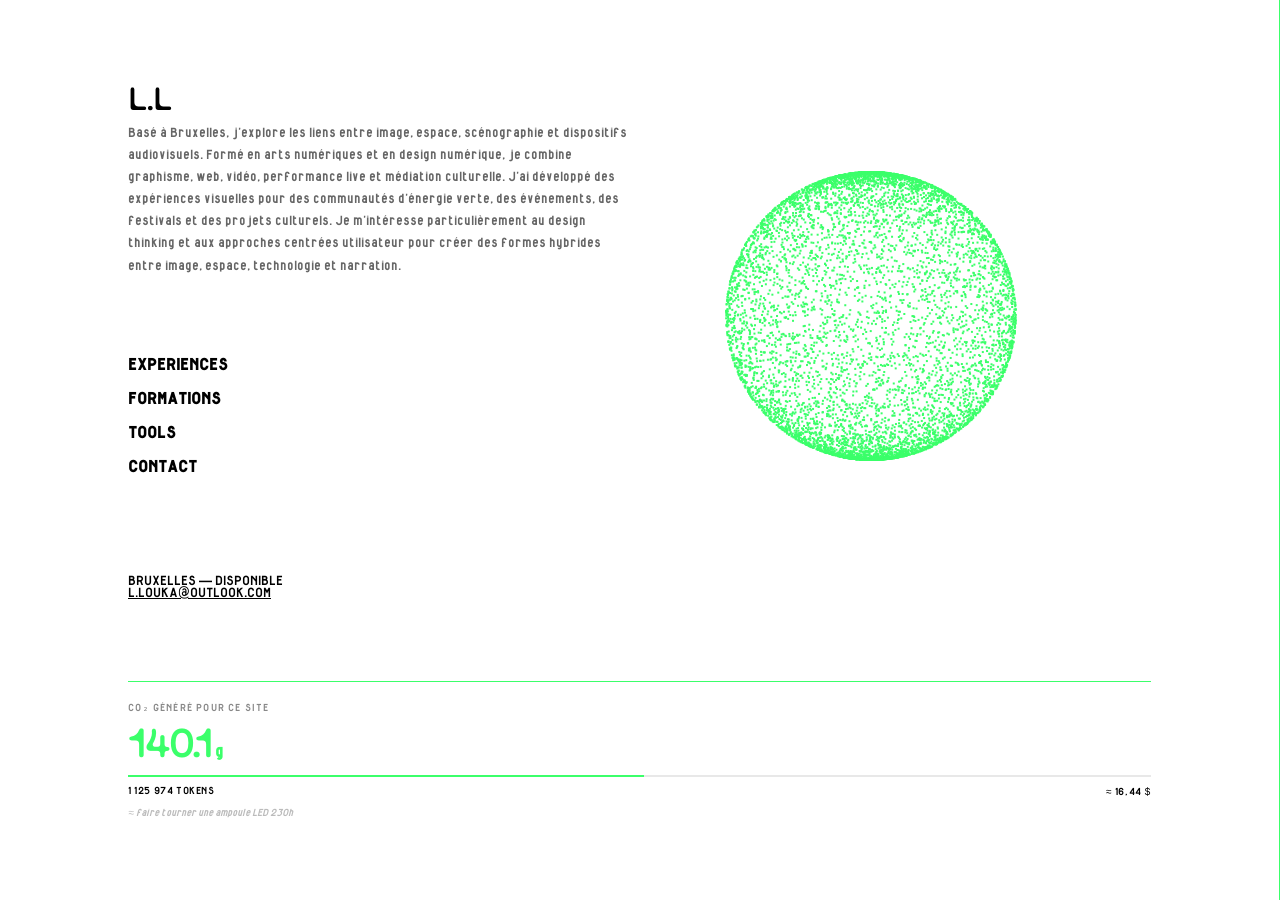
==== commit 3166fc4e: "Corrige l'ID du post Instagram médiation culturelle et le fallback d'embed cassé Co-Authored-By: Cla" ====
--- a/index.html
+++ b/index.html
@@ -478,7 +478,7 @@
                 <!-- Médiation culturelle — Plein Publiek -->
                 <div class="gallery-group" id="gallery-p7">
                     <button class="gallery-back mobile-back-btn"><span></span><span></span><span></span></button>
-                    <div class="insta-grid" data-lazy-posts="DYyxbjoNbn6"></div>
+                    <div class="insta-grid" data-lazy-posts="DZfEuNTt8Tq"></div>
                 </div>
 
             </div>
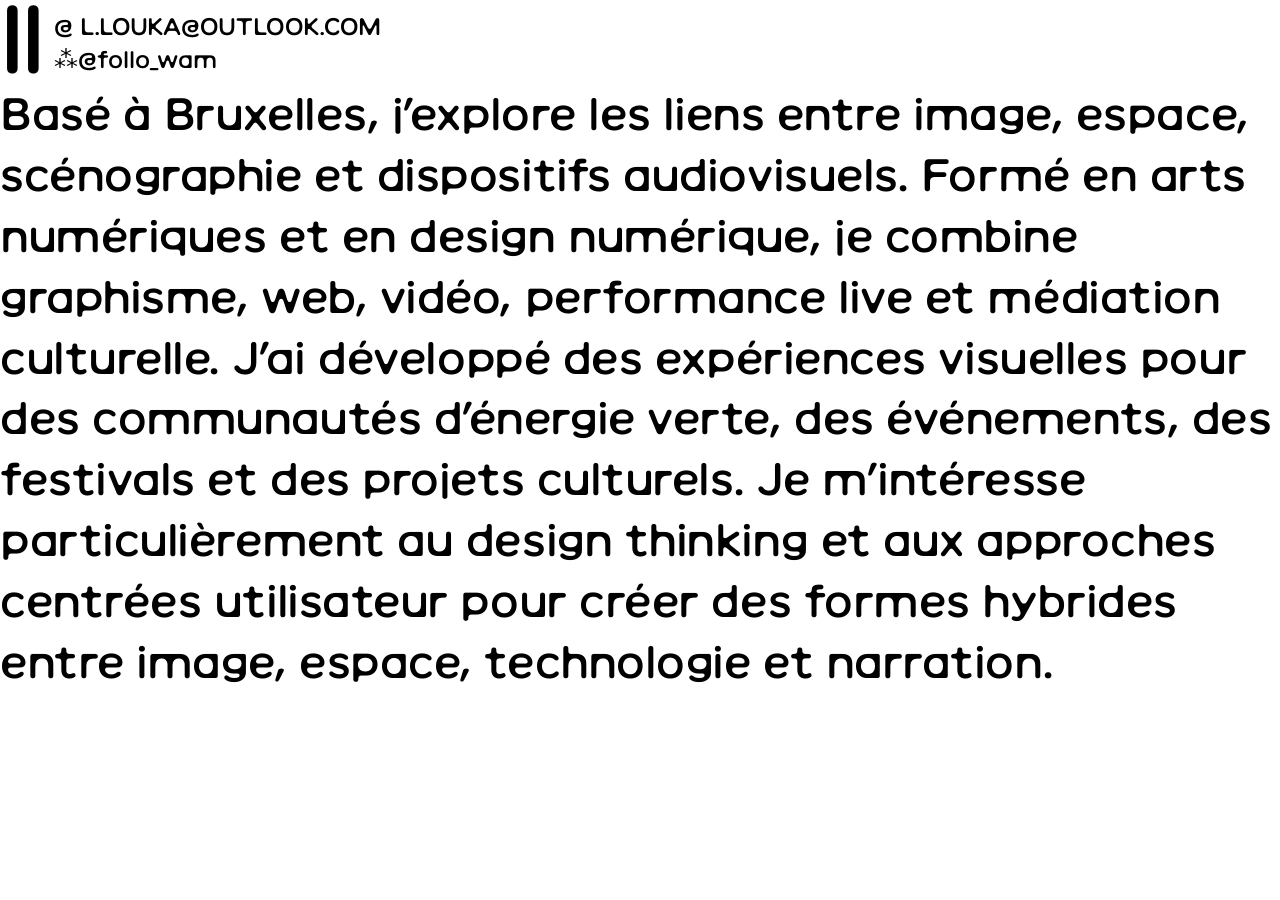
==== commit 17f509b2: "Refonte de l'accueil d'après les maquettes : intro plein écran, sommaire, listes En-tête fixe logo +" ====
--- a/index.html
+++ b/index.html
@@ -65,7 +65,7 @@
     </script>
 
     <link rel="stylesheet" href="style.css">
-    <link href="https://api.fontshare.com/v2/css?f[]=satoshi@400,500,700&display=swap" rel="stylesheet">
+    <link rel="preload" href="fonts/Vevey-HumanKind.otf" as="font" type="font/otf" crossorigin>
 </head>
 <body>
 
@@ -77,46 +77,25 @@
         <!-- Retour au sommaire RaYSun : deux lignes, pour le distinguer des trois du menu global -->
         <button class="rairsun-back-btn" id="rairsun-back-btn" aria-label="Retour au sommaire des projets RaYSun"><span></span><span></span></button>
 
-        <!-- COLONNE 1 : Sommaire Fixe (Gauche) -->
+        <!-- En-tête fixe : logo + contacts, présent sur tous les écrans -->
+        <header class="site-header">
+            <div class="logo">ll</div>
+            <div class="identity-contacts">
+                <a href="mailto:l.louka@outlook.com?subject=Contact%20via%20loukal.art" class="identity-contact">@ L.LOUKA@OUTLOOK.COM</a>
+                <a href="https://www.instagram.com/follo_wam" target="_blank" rel="noopener" class="identity-contact">⁂@follo_wam</a>
+            </div>
+        </header>
+
+        <!-- COLONNE 1 : intro plein écran, puis le sommaire après le scroll -->
         <aside class="left-col">
-
-            <!-- Animation sphère (calque, visible en accueil uniquement) -->
-            <div id="home-sketch" class="home-sketch"><canvas id="sphere-canvas"></canvas></div>
-
-            <div class="sticky-content">
-                <div class="identity">
-                    <div class="logo">L.L</div>
-                    <p class="subtitle">Basé à Bruxelles, j’explore les liens entre image, espace, scénographie et dispositifs audiovisuels. Formé en arts numériques et en design numérique, je combine graphisme, web, vidéo, performance live et médiation culturelle. J’ai développé des expériences visuelles pour des communautés d’énergie verte, des événements, des festivals et des projets culturels. Je m’intéresse particulièrement au design thinking et aux approches centrées utilisateur pour créer des formes hybrides entre image, espace, technologie et narration.</div>
-                
-                <nav class="sommaire">
-                    <ul>
-                        <li><a href="#projets">EXPERIENCES</a></li>
-                        <li><a href="#parcours">FORMATIONS</a></li>
-                        <li><a href="#stack">TOOLS</a></li>
-                        <li><a href="#contact">CONTACT</a></li>
-                    </ul>
-                </nav>
-
-                <div class="status">
-                    <p>Bruxelles — Disponible</p>
-                    <a href="mailto:l.louka@outlook.com?subject=Contact%20via%20loukal.art" class="status-mail">l.louka@outlook.com</a>
-                </div>
-
-                <div class="carbon-widget" id="carbon-widget">
-                    <div class="carbon-label">CO₂ généré pour ce site</div>
-                    <div class="carbon-value">
-                        <span class="carbon-count" data-target="277.5">0</span><span class="carbon-unit">g</span>
-                    </div>
-                    <div class="carbon-bar-track">
-                        <div class="carbon-bar-fill" id="carbon-bar"></div>
-                    </div>
-                    <div class="carbon-meta">
-                        <span>1 125 974 tokens</span>
-                        <span>≈ 16,44 $</span>
-                    </div>
-                    <div class="carbon-equiv">≈ faire tourner une ampoule LED 230h</div>
-                </div>
-            </div>
+            <p class="hero-intro">Basé à&nbsp;Bruxelles, j’explore les liens entre image, espace, scénographie et dispositifs audiovisuels. Formé en arts numériques et en design numérique, je&nbsp;combine graphisme, web, vidéo, performance&nbsp;live et médiation culturelle. J’ai développé des expériences visuelles pour des communautés d’énergie verte, des événements, des festivals et des projets culturels. Je&nbsp;m’intéresse particulièrement au design&nbsp;thinking et aux approches centrées utilisateur pour créer des formes hybrides entre image, espace, technologie et&nbsp;narration.</p>
+
+            <nav class="sommaire">
+                <ul>
+                    <li><a href="#projets">EXPERIENCES</a></li>
+                    <li><a href="#parcours">FORMATIONS</a></li>
+                </ul>
+            </nav>
         </aside>
 
         <!-- COLONNE 2 : Contenu Textuel Défilant (Milieu) -->
@@ -129,8 +108,8 @@
                     
                     <!-- RaYSun -->
                     <div class="project-item" data-project="p1" data-panel="rairsun">
-                        <span class="date">MARS 2026 — EN COURS</span>
-                        <h3>Stagiaire Communication et Marketing</h3>
+                        <span class="date">MARS - JUIL 2026</span>
+                        <h3>Stage Communication et Marketing</h3>
                         <p class="role">RaYSun · Bruxelles</p>
                         <p>RaYSun crée des communautés d'énergie locales qui connectent entreprises, collectivités et copropriétés en Belgique. Conception des logos régionaux (CityWatt, WalloWatt, SamenWatt), charte graphique LinkedIn, stratégie de contenu B2B, production de supports marketing et intégration sur Odoo.</p>
                         <span class="project-link">VOIR PROJETS ↗</span>
@@ -152,6 +131,13 @@
                         <p class="role">Mont des Arts · Bruxelles</p>
                         <p>Coordination entre organisateurs de lieu et porteurs de projet pour un événement open air (Waffleskru × Bolingo). Communication et mise en relation.</p>
                         <span class="project-link">VOIR ÉVÉNEMENT ↗</span>
+                    </div>
+
+                    <!-- Projet 8 -->
+                    <div class="project-item" data-project="p8">
+                        <span class="date">AVRIL 2026</span>
+                        <h3>Résidence Péripétie</h3>
+                        <p class="role">City Gate · Bruxelles</p>
                     </div>
 
                     <!-- Projet 3 -->
@@ -217,43 +203,6 @@
                 </div>
             </section>
 
-            <!-- Section Skills -->
-            <section id="stack" class="brutal-section">
-                <h2 class="section-title">TOOLS</h2>
-                <div class="tech-list">
-                    <div class="tool-row">
-                        <span class="tool-cat">GRAPHISME</span>
-                        <span class="tool-items">Illustrator · Photoshop · Canva · Figma</span>
-                    </div>
-                    <div class="tool-row">
-                        <span class="tool-cat">WEB</span>
-                        <span class="tool-items">HTML/CSS/JS · Python · Git · SQL · Odoo · Vibe Coding</span>
-                    </div>
-                    <div class="tool-row">
-                        <span class="tool-cat">AUDIOVISUEL</span>
-                        <span class="tool-items">TouchDesigner · OBS · Resolume · Blender · CapCut · Opus Clip · Premiere Pro</span>
-                    </div>
-                    <div class="tool-row">
-                        <span class="tool-cat">IA</span>
-                        <span class="tool-items">Claude · Midjourney · ComfyUI · Stable Diffusion · Hugging Face</span>
-                    </div>
-                    <div class="tool-row">
-                        <span class="tool-cat">PRODUCTION</span>
-                        <span class="tool-items">Processing · Scratch · Impression 3D</span>
-                    </div>
-                    <div class="tool-row">
-                        <span class="tool-cat">BUREAUTIQUE</span>
-                        <span class="tool-items">Excel · Word · Microsoft 365</span>
-                    </div>
-                </div>
-            </section>
-
-            <!-- Section Contact (séparée) -->
-            <section id="contact" class="brutal-section section-contact">
-                <h2 class="section-title">CONTACT</h2>
-                <a href="mailto:l.louka@outlook.com" class="contact-link">L.LOUKA@OUTLOOK.COM ↗</a>
-            </section>
-
         </main>
 
         <!-- COLONNE 3 : Galerie d'images (Gérée par le JS) -->
@@ -268,39 +217,13 @@
                             <p class="rairsun-tagline">RaYSun crée des communautés d'énergie locales qui connectent entreprises, collectivités et copropriétés en Belgique.</p>
                             <a href="https://www.raysun.solar/" target="_blank" rel="noopener" class="rairsun-link">raysun.solar ↗</a>
                         </div>
-                        <nav class="rairsun-nav rairsun-scroll-section" id="rs-sommaire">
-                            <a href="#rs-solar">SPIRALE SOLAIRE</a>
+                        <nav class="rairsun-nav" id="rs-sommaire">
                             <a href="#rs-linkedin">IDENTITÉ GRAPHIQUE LINKEDIN</a>
                             <a href="#rs-logos">LOGOS RÉGIONAUX</a>
                         </nav>
                     </div>
 
-                    <div class="rairsun-solar-story" id="rs-solar">
-                        <div class="solar-sticky">
-                            <iframe src="RaYSun/solar-viz/index.html" class="rairsun-solar-iframe" title="Spirale Solaire de Bruxelles"></iframe>
-                            <h3 class="solar-overlay solar-overlay-title">SPIRALE SOLAIRE</h3>
-                            <p class="solar-overlay solar-overlay-source">Données Brugel, PVGIS (JRC) et cartographie du partage d'énergie. Les chiffres 2021 à 2026 sont des estimations basées sur les rapports annuels.</p>
-                        </div>
-                        <div class="solar-scroll-track">
-                            <div class="solar-step solar-step-intro" data-phase="1">
-                                <p class="solar-step-label">Potentiel solaire des toitures bruxelloises. Chaque trait relie les 19 communes, année par année, de 2019 à 2026. Plus un point est loin du centre, plus la commune a équipé ses toitures.</p>
-                            </div>
-                            <div class="solar-step" data-phase="2">
-                                <p class="solar-step-label"><span class="step-diamond"></span>Projets de partage d'énergie : des habitants se répartissent l'électricité solaire entre voisins ou au sein d'un même immeuble. Plus le losange est gros, plus il y a de projets actifs.</p>
-                            </div>
-                            <div class="solar-step" data-phase="3">
-                                <p class="solar-step-label">Survolez une commune pour explorer ses données. Exemple : Forest, 20,2 % de toitures équipées, en tête de la région.</p>
-                            </div>
-                            <div class="solar-step" data-phase="4">
-                            </div>
-                            <div class="solar-step" data-phase="5">
-                            </div>
-                            <div class="solar-step" data-phase="6">
-                            </div>
-                        </div>
-                    </div>
-
-                    <div class="rairsun-project rairsun-scroll-section" id="rs-linkedin">
+                    <div class="rairsun-project" id="rs-linkedin">
                         <h3 class="rairsun-section-title">IDENTITÉ GRAPHIQUE LINKEDIN</h3>
 
                         <div class="mockup-phones">
@@ -417,7 +340,7 @@
 
                     </div><!-- /rs-linkedin -->
 
-                    <div class="rairsun-project rairsun-scroll-section" id="rs-logos">
+                    <div class="rairsun-project" id="rs-logos">
                         <h3 class="rairsun-section-title">LOGOS RÉGIONAUX</h3>
 
                         <div class="logos-row">
@@ -481,88 +404,17 @@
                     <div class="insta-grid" data-lazy-posts="DZfEuNTt8Tq"></div>
                 </div>
 
+                <!-- Résidence Péripétie — City Gate -->
+                <div class="gallery-group" id="gallery-p8">
+                    <button class="gallery-back mobile-back-btn"><span></span><span></span><span></span></button>
+                    <div class="insta-grid" data-lazy-posts="DXGghqejEaw"></div>
+                </div>
+
             </div>
         </aside>
 
     </div>
 
     <script src="script.js"></script>
-
-    <!-- Sphère de particules (Canvas natif, aucun lib externe) -->
-    <script>
-    (function() {
-        const cnv = document.getElementById('sphere-canvas');
-        if (!cnv) return;
-        const ctx = cnv.getContext('2d');
-        const isMobile = /iPhone|iPod|Android/i.test(navigator.userAgent);
-        const PARTICLES = 8000;
-        const ATTRACTION = 0.01;
-        const DAMPING = 0.9;
-        const REPEL_STRENGTH = 28;
-
-        let W, H, radius_, repel_radius;
-        let mouseX = -9999, mouseY = -9999;
-        let angle = 0;
-        const pts = new Array(PARTICLES);
-        for (let i = 0; i < PARTICLES; i++) pts[i] = { i, x: 0, y: 0, vx: 0, vy: 0 };
-
-        function size() {
-            if (isMobile) return { w: 360, h: 360, r: 160, rr: 60 };
-            const w = Math.max(400, Math.min(window.innerWidth * 0.55, 1400));
-            const h = Math.max(400, Math.min(window.innerHeight * 0.72, 1100));
-            const r = Math.max(120, Math.min(window.innerHeight * 0.16, 240));
-            return { w, h, r, rr: r * 0.5 };
-        }
-
-        function resize() {
-            const s = size();
-            W = s.w; H = s.h; radius_ = s.r; repel_radius = s.rr;
-            cnv.width = W; cnv.height = H;
-            cnv.style.width = W + 'px'; cnv.style.height = H + 'px';
-            for (const p of pts) {
-                p.x = Math.sin(p.i + angle) * Math.sin(p.i * p.i) * radius_;
-                p.y = Math.cos(p.i * p.i) * radius_;
-                p.vx = 0; p.vy = 0;
-            }
-        }
-
-        cnv.addEventListener('mousemove', e => {
-            const r = cnv.getBoundingClientRect();
-            mouseX = e.clientX - r.left - W / 2;
-            mouseY = e.clientY - r.top - H / 2;
-        });
-        cnv.addEventListener('mouseleave', () => { mouseX = -9999; mouseY = -9999; });
-        window.addEventListener('resize', resize);
-        resize();
-
-        const rr2 = () => repel_radius * repel_radius;
-
-        function frame() {
-            ctx.clearRect(0, 0, W, H);
-            ctx.fillStyle = '#3BFF6A';
-            const cx = W / 2, cy = H / 2;
-            const rrsq = rr2();
-            for (const p of pts) {
-                const hx = Math.sin(p.i + angle) * Math.sin(p.i * p.i) * radius_;
-                const hy = Math.cos(p.i * p.i) * radius_;
-                p.vx += (hx - p.x) * ATTRACTION;
-                p.vy += (hy - p.y) * ATTRACTION;
-                const dx = p.x - mouseX, dy = p.y - mouseY;
-                const d2 = dx * dx + dy * dy;
-                if (d2 > 0.1 && d2 < rrsq) {
-                    const d = Math.sqrt(d2);
-                    const f = REPEL_STRENGTH * (1 - d / repel_radius) / d;
-                    p.vx += dx * f; p.vy += dy * f;
-                }
-                p.vx *= DAMPING; p.vy *= DAMPING;
-                p.x += p.vx; p.y += p.vy;
-                ctx.fillRect(cx + p.x, cy + p.y, 2, 2);
-            }
-            angle += 0.01;
-            requestAnimationFrame(frame);
-        }
-        requestAnimationFrame(frame);
-    })();
-    </script>
 </body>
 </html>
--- a/style.css
+++ b/style.css
@@ -31,13 +31,6 @@
     font-style: normal;
 }
 
-@font-face {
-    font-family: 'Alfphabet';
-    src: url('fonts/Alfphabet-I.otf') format('opentype');
-    font-weight: normal;
-    font-style: normal;
-}
-
 :root {
     --green: #3BFF6A;
 }
@@ -47,7 +40,7 @@
     margin: 0;
     padding: 0;
     box-sizing: border-box;
-    font-family: 'Alfphabet', 'Courier New', Courier, monospace, sans-serif;
+    font-family: 'Vevey', 'Helvetica Neue', sans-serif;
     color: #000000;
 }
 
@@ -71,13 +64,10 @@
 .brutal-container.show-content {
     grid-template-columns: 35% 65% 0%;
 }
-.brutal-container.show-content .home-sketch {
-    display: none;
-}
-
-/* État 3 : La totale (Sommaire + Contenu + Images) */
+
+/* État 3 (posts Insta / Facebook) : l'inverse de RaYSun, 70% liste / 30% contenu */
 .brutal-container.show-gallery {
-    grid-template-columns: 25% 45% 30%;
+    grid-template-columns: 0% 70% 30%;
 }
 
 /* État RairSun : col1 cachée, col2 étroite, col3 large */
@@ -104,220 +94,169 @@
     pointer-events: auto;
 }
 
-/* Col1 disparait en état rairsun */
+/* Col1 disparait quand une galerie ou RaYSun est ouvert */
 .left-col {
     transition: opacity 0.3s ease;
 }
+.brutal-container.show-gallery .left-col,
 .brutal-container.show-rairsun .left-col {
     opacity: 0;
     pointer-events: none;
     overflow: hidden;
 }
 
-/* --- STYLE DE LA COLONNE DE GAUCHE (SOMMAIRE) --- */
+/* --- EN-TÊTE FIXE (logo + contacts) --- */
+.site-header {
+    position: fixed;
+    top: 0;
+    left: 0;
+    z-index: 998;
+    display: flex;
+    align-items: flex-start;
+    gap: 10px;
+    background: #fff;
+}
+
+.site-header .logo {
+    font-size: 96px;
+    line-height: 0.84;
+    letter-spacing: -0.02em;
+    cursor: pointer;
+}
+
+.identity-contacts {
+    display: flex;
+    flex-direction: column;
+    padding-top: 10px;
+}
+
+.identity-contact {
+    font-size: 24px;
+    line-height: 33px;
+    text-decoration: none;
+}
+
+/* Survol : tout ce qui est cliquable se surligne en vert */
+a:hover,
+.site-header .logo:hover,
+.project-item:hover {
+    background-color: var(--green);
+}
+
+/* --- COLONNE DE GAUCHE : intro plein écran puis sommaire --- */
 .left-col {
-    padding: 80px 10%;
+    height: 100vh;
+    overflow-y: auto;
+    scrollbar-width: none;
     background-color: #ffffff;
-    border-right: 1px solid var(--green);
-    position: relative;
-    overflow: hidden;
-}
-
-.sticky-content {
-    position: sticky;
-    top: 80px;
-    height: calc(100vh - 160px);
-    display: flex;
-    flex-direction: column;
-    justify-content: space-between;
-}
-
-.logo {
-    font-family: 'Vevey', 'Courier New', monospace;
-    font-size: 32px;
-    font-weight: 900;
-    letter-spacing: -1px;
-}
-
-.subtitle {
-    font-size: 13px;
-    margin-top: 5px;
-    color: #666;
-    max-width: 500px; /* Limite la largeur */
-    line-height: 1.7; /* Améliore la lisibilité */
+    border-right: 1px solid transparent;
+}
+
+.left-col::-webkit-scrollbar {
+    display: none;
+}
+
+.brutal-container.show-content .left-col {
+    border-right-color: var(--green);
+}
+
+.hero-intro {
+    min-height: 100vh;
+    padding-top: 84px;
+    font-size: 3.55vw;
+    line-height: 1.34;
+    /* Microtypo : crénage de la fonte, lignes équilibrées sans mot orphelin,
+       ponctuation suspendue (Safari), approche resserrée pour le grand corps. */
+    font-kerning: normal;
+    text-rendering: optimizeLegibility;
+    text-wrap: pretty;
+    hanging-punctuation: first last;
+    letter-spacing: -0.01em;
+}
+
+.brutal-container.show-content .hero-intro {
+    display: none;
+}
+
+.sommaire {
+    min-height: 100vh;
+    display: flex;
+    flex-direction: column;
+    justify-content: flex-end;
+    padding: 0 28px 24px;
 }
 
 .sommaire ul {
     list-style: none;
 }
 
-.sommaire li {
-    margin-bottom: 20px;
-}
-
 .sommaire a {
+    font-size: 48px;
+    line-height: 1.15;
     text-decoration: none;
-    font-size: 16px;
-    font-weight: 900;
-}
-
-.sommaire a:hover {
-    background-color: var(--green);
-    color: #000000;
-    padding: 2px 5px;
-}
-
-.status {
-    font-size: 13px;
-    text-transform: uppercase;
-}
-
-/* --- STYLE DE LA COLONNE DU MILIEU --- */
+}
+
+.sommaire a.active {
+    text-decoration: underline;
+    text-decoration-thickness: 3px;
+    text-underline-offset: 6px;
+}
+
+/* --- COLONNE DU MILIEU : liste date / intitulé / lieu --- */
 .right-col {
-    padding: 0 5%;
+    padding: 72px 36px;
     height: 100vh;
     overflow-y: auto;
+}
+
+/* La liste passe en 1re colonne, sous l'en-tête fixe */
+.brutal-container.show-gallery .right-col,
+.brutal-container.show-rairsun .right-col {
+    padding: 124px 28px 72px;
     border-right: 1px solid var(--green);
 }
 
-.brutal-section {
-    padding: 100px 0;
-}
-
 .section-title {
-    font-family: 'Vevey', 'Courier New', monospace;
-    font-size: 24px;
-    font-weight: 900;
-    margin-bottom: 60px;
+    display: none;
 }
 
 .projects-list {
     display: flex;
     flex-direction: column;
-    gap: 80px;
-}
-
-/* --- INTERACTION SUR LES PROJETS --- */
+    gap: 60px;
+}
+
+.project-item,
+.cv-item {
+    font-size: 25px;
+    line-height: 1.36;
+}
+
 .project-item {
     cursor: pointer;
-    padding: 20px;
-    margin: -20px;
-    transition: background 0.2s ease;
-}
-
-.project-item:hover {
-    background-color: #f5f5f5;
-}
-
-.project-item.selected {
-    background-color: var(--green);
-}
-
-.project-item.selected h3,
-.project-item.selected p,
-.project-item.selected .project-link {
-    color: #000000;
-}
-
-.project-item h3 {
-    font-family: 'Vevey', 'Courier New', monospace;
-    font-size: 24px;
-    font-weight: 900;
-    margin-bottom: 15px;
-}
-
+    width: fit-content;
+}
+
+.project-item .date,
+.project-item h3,
+.cv-item .date,
 .cv-item h3 {
-    font-family: 'Vevey', 'Courier New', monospace;
-}
-
-.project-item p {
-    font-size: 15px;
-    line-height: 1.6;
-}
-
+    display: block;
+    font: inherit;
+}
+
+.project-item.selected h3 {
+    text-decoration: underline;
+}
+
+.project-item > p:not(.role, .degree),
+.cv-item > p:not(.degree),
 .project-link {
-    display: inline-block;
-    margin-top: 15px;
-    font-weight: 900;
-    text-decoration: none;
+    display: none;
 }
 
 .cv-item {
-    margin-bottom: 40px;
-}
-
-.date {
-    font-size: 12px;
-    font-weight: 900;
-    color: #666;
-}
-
-.cv-item h3 {
-    font-size: 22px;
-    margin: 5px 0 10px 0;
-}
-
-.tech-list {
-    display: flex;
-    flex-direction: column;
-    gap: 16px;
-}
-
-.tool-row {
-    display: grid;
-    grid-template-columns: 100px 1fr;
-    gap: 12px;
-    align-items: baseline;
-    border-bottom: 1px solid #f0f0f0;
-    padding-bottom: 16px;
-    max-width: 600px;
-}
-
-.tool-row {
-    transition: color 0.15s ease;
-}
-
-.tool-row:hover {
-    border-bottom-color: var(--green);
-}
-
-.tool-row:hover .tool-cat,
-.tool-row:hover .tool-items {
-    color: var(--green);
-}
-
-.tool-cat {
-    font-family: 'Vevey', 'Courier New', monospace;
-    font-size: 11px;
-    font-weight: 900;
-    letter-spacing: 0.1em;
-    color: #000;
-    white-space: nowrap;
-    transition: color 0.15s ease;
-}
-
-.tool-items {
-    font-size: 13px;
-    color: #444;
-    line-height: 1.6;
-    transition: color 0.15s ease;
-}
-
-.contact-text {
-    font-size: 18px;
-    margin-bottom: 20px;
-}
-
-.contact-link {
-    font-size: 28px;
-    font-weight: 900;
-    text-decoration: none;
-    word-break: break-all;
-}
-
-.contact-link:hover {
-    background: var(--green);
-    color: #000;
+    margin-bottom: 60px;
 }
 
 /* --- STYLE DE LA COLONNE IMAGES --- */
@@ -346,24 +285,10 @@
     gap: 0;
 }
 
-.rairsun-first-screen {
-    min-height: 100vh;
-    display: flex;
-    flex-direction: column;
-}
-
 .rairsun-intro {
     margin-bottom: 40px;
     padding-bottom: 30px;
     border-bottom: 1px solid var(--green);
-}
-
-/* Le sommaire porte aussi .rairsun-scroll-section (min-height: 80vh,
-   justify-content: center) : ses liens flottaient au milieu du bloc au lieu
-   de suivre le filet vert de l'intro. */
-.rairsun-first-screen .rairsun-nav {
-    min-height: 0;
-    justify-content: flex-start;
 }
 
 .rairsun-tagline {
@@ -398,7 +323,7 @@
        would otherwise stretch and the green would run the full line. */
     align-items: flex-start;
     gap: 14px;
-    margin-bottom: 60px;
+    margin-bottom: 30px;
     padding-bottom: 30px;
     border-bottom: 1px solid var(--green);
 }
@@ -564,47 +489,15 @@
     display: flex;
 }
 
-.insta-lazy-wrap.insta-failed blockquote {
-    display: none;
+/* Invisible mais pas display:none : embed.js doit pouvoir mesurer et agrandir
+   l'iframe si le post arrive après le délai. */
+.insta-lazy-wrap.insta-failed .instagram-media {
+    opacity: 0;
 }
 
 .sticky-images {
     position: sticky;
     top: 80px;
-}
-
-/* Sketch sphère — calque dans la colonne d'accueil */
-.home-sketch {
-    position: absolute;
-    top: 35%;
-    right: 32%;
-    transform: translate(50%, -50%);
-    opacity: 1;
-    transition: opacity 0.35s ease;
-    line-height: 0;
-    z-index: 5;
-}
-
-.home-sketch canvas {
-    display: block;
-}
-
-.brutal-container.show-content .home-sketch,
-.brutal-container.show-gallery .home-sketch,
-.brutal-container.show-rairsun .home-sketch {
-    pointer-events: none;
-}
-
-/* Disparaît dès qu'une section s'ouvre (la colonne se rétrécit) */
-.brutal-container.show-content .home-sketch,
-.brutal-container.show-gallery .home-sketch,
-.brutal-container.show-rairsun .home-sketch {
-    opacity: 0;
-    pointer-events: none;
-}
-
-@media (max-width: 1024px) {
-    .home-sketch { display: none; }
 }
 
 .project-img {
@@ -627,292 +520,12 @@
     text-align: right;
 }
 
-/* --- CARBON WIDGET --- */
-.carbon-widget {
-    border-top: 1px solid var(--green);
-    padding-top: 20px;
-}
-
-.carbon-label {
-    font-size: 10px;
-    text-transform: uppercase;
-    letter-spacing: 0.12em;
-    color: #888;
-    margin-bottom: 8px;
-}
-
-.carbon-value {
-    display: flex;
-    align-items: baseline;
-    gap: 3px;
-    margin-bottom: 12px;
-}
-
-.carbon-count {
-    font-family: 'Vevey', 'Courier New', monospace;
-    font-size: 42px;
-    font-weight: 900;
-    line-height: 1;
-    color: var(--green);
-    letter-spacing: -2px;
-}
-
-.carbon-unit {
-    font-size: 16px;
-    font-weight: 900;
-    color: var(--green);
-}
-
-.carbon-bar-track {
-    width: 100%;
-    height: 2px;
-    background: #e8e8e8;
-    margin-bottom: 10px;
-    overflow: hidden;
-}
-
-.carbon-bar-fill {
-    height: 100%;
-    width: 0%;
-    background: var(--green);
-    transition: width 2.5s cubic-bezier(0.25, 1, 0.5, 1);
-}
-
-.carbon-meta {
-    display: flex;
-    justify-content: space-between;
-    font-size: 10px;
-    color: #aaa;
-    margin-bottom: 8px;
-    text-transform: uppercase;
-    letter-spacing: 0.06em;
-}
-
-.carbon-equiv {
-    font-size: 10px;
-    color: #bbb;
-    font-style: italic;
-    line-height: 1.4;
-}
-
-/* Caché sur mobile */
-@media (max-width: 1024px) {
-    .carbon-widget {
-        display: none;
-    }
-}
-
-/* Séparateur visuel entre Tools et Contact */
-.section-contact {
-    border-top: 1px solid var(--green);
-}
-
 /* Photo équipe RaYSun */
 .rairsun-team-photo {
     width: 100%;
     border-radius: 4px;
     margin-bottom: 40px;
 }
-
-/* Sommaire plein écran */
-.rairsun-scroll-section {
-    min-height: 80vh;
-    display: flex;
-    flex-direction: column;
-    justify-content: center;
-}
-
-/* Spirale Solaire scroll-driven story */
-.rairsun-solar-story {
-    position: relative;
-    margin-left: -8%;
-    margin-right: -8%;
-}
-
-.solar-sticky {
-    position: sticky;
-    top: 0;
-    height: 100vh;
-    width: 100%;
-    z-index: 1;
-}
-
-.rairsun-solar-iframe {
-    width: 100%;
-    height: 100%;
-    border: none;
-    display: block;
-}
-
-.solar-scroll-track {
-    position: relative;
-    z-index: 2;
-    pointer-events: none;
-}
-
-.solar-step {
-    min-height: 180vh;
-    display: block;
-    padding: 0 8%;
-    padding-top: 100vh;
-    pointer-events: none;
-}
-
-.solar-step-label {
-    font-size: 13px;
-    color: rgba(0,0,0,0.5);
-    max-width: 300px;
-    line-height: 1.5;
-    background: rgba(255,255,255,0.92);
-    padding: 8px 12px;
-    border-radius: 6px;
-    display: inline-block;
-    pointer-events: auto;
-    position: sticky;
-    top: 24px;
-}
-
-.solar-step .rairsun-section-title {
-    background: rgba(255,255,255,0.92);
-    display: inline-block;
-    padding: 2px 6px;
-    border-radius: 4px;
-    margin-bottom: 8px;
-    border-bottom: none;
-    width: auto;
-    pointer-events: auto;
-}
-
-/* Overlays live inside .solar-sticky (sticky, 100vh) so they stay onscreen
-   through the whole story; JS toggles .visible to fade them per phase. */
-.solar-overlay {
-    position: absolute;
-    left: 8%;
-    bottom: 80px;
-    max-width: 300px;
-    margin: 0;
-    padding: 8px 12px;
-    background: rgba(255,255,255,0.92);
-    border-radius: 6px;
-    font-size: 13px;
-    line-height: 1.5;
-    color: rgba(0,0,0,0.55);
-    opacity: 0;
-    pointer-events: none;
-    transition: opacity 0.3s cubic-bezier(0, 0, 0.2, 1);
-    z-index: 5;
-}
-.solar-overlay.visible {
-    opacity: 1;
-    pointer-events: auto;
-}
-.solar-overlay-title {
-    font-family: inherit;
-    font-weight: 700;
-    font-size: 16px;
-    color: #111;
-    letter-spacing: 0.02em;
-}
-
-
-/* Phases 2 & 3: description pinned at TOP for the whole step (~few seconds) */
-.solar-step[data-phase="2"] .solar-step-label,
-.solar-step[data-phase="3"] .solar-step-label {
-    top: 24px;
-}
-
-.solar-step-intro {
-    padding-top: 60vh;
-}
-/* Intro description joins the title at the top and leaves together with it */
-.solar-step-intro .solar-step-label {
-    margin-top: 50vh;
-    top: 60px;
-}
-
-/* Mobile stack, top to bottom: title — diagram — legend plate — bottom band.
-   The bottom band holds the phase text (1–3) or the source note (5–6); those
-   phases never coexist, so one band serves both and neither meets the legend. */
-@media (max-width: 1024px) {
-    .solar-overlay-title {
-        top: 20px;
-        bottom: auto;
-        left: 60px;              /* clears the burger: 20px + 24px + padding */
-        right: 16px;
-        max-width: none;
-        background: none;        /* masthead sits on the canvas, not on a card */
-        padding: 0;
-        font-size: 15px;
-        font-weight: normal;     /* Alfphabet ships one weight; caps + tracking carry it */
-        letter-spacing: 0.16em;
-        color: #000;
-    }
-    /* Sticky labels are placed by the step's padding, not by left/right. */
-    .solar-step {
-        padding-left: 12px;
-        padding-right: 12px;
-    }
-    .solar-overlay-source,
-    .solar-step-label,
-    .solar-step[data-phase="2"] .solar-step-label,
-    .solar-step[data-phase="3"] .solar-step-label,
-    .solar-step-intro .solar-step-label {
-        top: auto;
-        bottom: 20px;
-        display: block;
-        max-width: none;
-        /* Same width as the diagram and the legend plate: the diagram spans
-           2 * 1.14 * R with R = 0.23 * min(w, h). Auto margins centre it —
-           including .solar-overlay-source, which is absolute with left/right
-           set, so auto margins centre it inside that box. */
-        width: clamp(240px, min(52.4vw, 52.4vh), 100%);
-        margin: 0 auto;
-        border-radius: 0;
-        border: none;
-        background: #fff;
-    }
-    .solar-overlay-source {
-        left: 12px;
-        right: 12px;
-    }
-}
-
-.step-diamond {
-    display: inline-block;
-    width: 10px;
-    height: 10px;
-    background: #2eaa70;
-    transform: rotate(45deg);
-    margin-right: 8px;
-    vertical-align: middle;
-}
-
-.rairsun-solar-story + .rairsun-project {
-    margin-top: 80px;
-}
-
-.rairsun-solar-desc {
-    font-size: 13px;
-    color: #444;
-    line-height: 1.6;
-    margin-bottom: 12px;
-    max-width: 500px;
-    background: rgba(255,255,255,0.9);
-    padding: 12px 16px;
-    border-radius: 8px;
-}
-
-.rairsun-solar-meta {
-    font-size: 10px;
-    color: #aaa;
-    text-transform: uppercase;
-    letter-spacing: 0.08em;
-    background: rgba(255,255,255,0.9);
-    padding: 6px 12px;
-    border-radius: 4px;
-    display: inline-block;
-}
-
 /* Titres de section RaYSun (LinkedIn / Logos) */
 .rairsun-section-title {
     font-family: 'Vevey', 'Courier New', monospace;
@@ -922,9 +535,7 @@
     letter-spacing: 0.05em;
     padding-bottom: 16px;
     border-bottom: 1px solid var(--green);
-    /* Scales with the viewport so the gap reads the same on a laptop and a
-       large display, without becoming airy on a phone. */
-    margin-bottom: clamp(64px, 9vh, 120px);
+    margin-bottom: 32px;
 }
 
 #rs-linkedin .rairsun-section-title,
@@ -962,16 +573,6 @@
     background: var(--green);
 }
 
-/* Sur desktop: visible seulement quand galerie/rairsun ouvert */
-.brutal-container.show-gallery .global-menu-btn {
-    display: flex;
-    left: calc(25% + 20px);
-}
-.brutal-container.show-rairsun .global-menu-btn {
-    display: flex;
-    left: calc(0% + 20px);
-}
-
 /* Retour au sommaire RaYSun — deux lignes contre trois pour le menu global.
    Posé en haut à gauche de la 3e colonne (le panneau RaYSun), qui démarre à
    30% en état show-rairsun : même motif de décalage que .global-menu-btn. */
@@ -1012,13 +613,14 @@
 
 /* --- RESPONSIVE MOBILE --- */
 @media (max-width: 1024px) {
+    /* Le logo occupe le coin gauche : les boutons retour passent à droite. */
     .mobile-back-btn {
         display: flex;
         flex-direction: column;
         gap: 5px;
         position: fixed;
         top: 20px;
-        left: 20px;
+        right: 20px;
         z-index: 999;
         background: none;
         border: none;
@@ -1037,14 +639,52 @@
     .brutal-container.show-gallery .global-menu-btn,
     .brutal-container.show-rairsun .global-menu-btn {
         display: flex;
-        left: 20px;
+        left: auto;
+        right: 20px;
     }
 
     /* Les colonnes s'empilent : plus de 3e colonne à 30%, donc le bouton
-       retour repasse à gauche, sous les trois lignes du menu global. */
+       retour se range sous les trois lignes du menu global. */
     .brutal-container.show-rairsun .rairsun-back-btn {
-        left: 20px;
+        left: auto;
+        right: 20px;
         top: 56px;
+    }
+
+    .site-header {
+        position: absolute;
+    }
+    .site-header .logo {
+        font-size: 72px;
+    }
+    .identity-contact {
+        font-size: 16px;
+        line-height: 24px;
+    }
+
+    .left-col {
+        height: auto;
+        overflow: visible;
+    }
+    .hero-intro {
+        padding-top: 72px;
+        font-size: 6.5vw;
+    }
+    .sommaire {
+        min-height: 0;
+        padding: 110px 20px 40px;
+    }
+    .sommaire a {
+        font-size: 36px;
+    }
+    .right-col,
+    .brutal-container.show-gallery .right-col,
+    .brutal-container.show-rairsun .right-col {
+        padding: 40px 20px;
+    }
+    .project-item,
+    .cv-item {
+        font-size: 18px;
     }
 
     /* Cacher les anciens boutons retour mobile pour éviter le doublon */
@@ -1074,7 +714,7 @@
     /* images-col cachée par défaut sur mobile */
     .images-col {
         display: none;
-        padding: 60px 5% 40px;
+        padding: 110px 5% 40px;
     }
 
     /* images-col visible uniquement quand une galerie est active */
@@ -1107,7 +747,7 @@
         display: none;
         height: auto;
         overflow-y: visible;
-        padding: 60px 6% 60px;
+        padding: 110px 6% 60px;
         max-height: none;
     }
     .brutal-container.show-rairsun .rairsun-panel {
@@ -1140,36 +780,6 @@
     }
 }
 
-/* Nouveaux styles spécifiques pour tes données */
-.role {
-    font-size: 14px;
-    font-weight: 900;
-    text-transform: uppercase;
-    margin-bottom: 8px;
-    background-color: var(--green);
-    color: #000;
-    display: inline-block;
-    padding: 2px 6px;
-}
-
-.degree {
-    font-size: 15px;
-    font-weight: bold;
-    text-transform: uppercase;
-    margin-top: 2px;
-    text-decoration: underline;
-    text-decoration-color: var(--green);
-    text-underline-offset: 3px;
-    text-decoration-thickness: 2px;
-}
-
-.cv-item p, .project-item p:not(.role) {
-    margin-top: 8px;
-    color: #444;
-    max-width: 600px;
-    font-size: 14px;
-    line-height: 1.5;
-}
 
 /* ============================================
    MOCKUP IPHONE
@@ -1181,7 +791,7 @@
     justify-content: center;
     align-items: center;
     flex-wrap: wrap;
-    margin-top: 120px;
+    margin-top: 64px;
 }
 
 .mockup-wrap {
@@ -1192,7 +802,6 @@
 }
 
 .mockup-label {
-    font-family: 'Courier New', monospace;
     font-size: 10px;
     color: #aaa;
     text-transform: uppercase;
@@ -1400,9 +1009,6 @@
    DECK CHARTE GRAPHIQUE RAYSUN
    ============================================ */
 
-.rairsun-project {
-    font-family: 'Satoshi', 'Courier New', sans-serif;
-}
 
 /* SLIDES */
 .deck-slide {
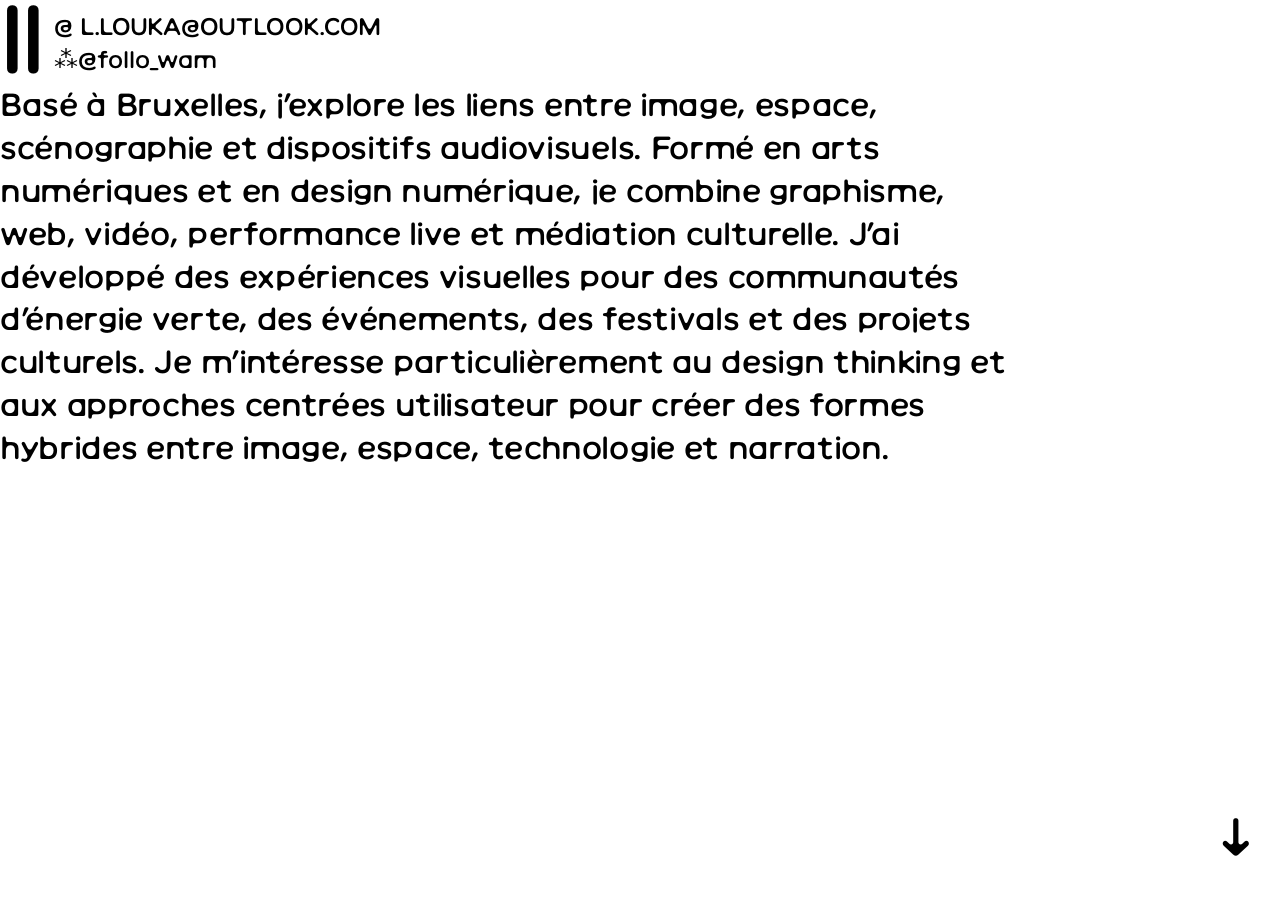
==== commit dded7e6c: "Intro plus petite avec marge à droite, flèche pour inviter à scroller Texte d'intro réduit (2,5vw) a" ====
--- a/index.html
+++ b/index.html
@@ -90,7 +90,9 @@
         <aside class="left-col">
             <p class="hero-intro">Basé à&nbsp;Bruxelles, j’explore les liens entre image, espace, scénographie et dispositifs audiovisuels. Formé en arts numériques et en design numérique, je&nbsp;combine graphisme, web, vidéo, performance&nbsp;live et médiation culturelle. J’ai développé des expériences visuelles pour des communautés d’énergie verte, des événements, des festivals et des projets culturels. Je&nbsp;m’intéresse particulièrement au design&nbsp;thinking et aux approches centrées utilisateur pour créer des formes hybrides entre image, espace, technologie et&nbsp;narration.</p>
 
-            <nav class="sommaire">
+            <a href="#sommaire" class="scroll-hint" aria-label="Défiler vers le sommaire">↓</a>
+
+            <nav class="sommaire" id="sommaire">
                 <ul>
                     <li><a href="#projets">EXPERIENCES</a></li>
                     <li><a href="#parcours">FORMATIONS</a></li>
--- a/style.css
+++ b/style.css
@@ -145,6 +145,7 @@
 
 /* --- COLONNE DE GAUCHE : intro plein écran puis sommaire --- */
 .left-col {
+    position: relative;
     height: 100vh;
     overflow-y: auto;
     scrollbar-width: none;
@@ -152,6 +153,30 @@
     border-right: 1px solid transparent;
 }
 
+/* Flèche en bas à droite du 1er écran : indique qu'il faut scroller */
+.scroll-hint {
+    position: absolute;
+    top: calc(100vh - 88px);
+    right: 28px;
+    font-size: 48px;
+    line-height: 1;
+    text-decoration: none;
+    animation: scroll-hint 1.6s ease-in-out infinite;
+}
+
+@keyframes scroll-hint {
+    0%, 100% { transform: translateY(0); }
+    50% { transform: translateY(8px); }
+}
+
+@media (prefers-reduced-motion: reduce) {
+    .scroll-hint { animation: none; }
+}
+
+.brutal-container.show-content .scroll-hint {
+    display: none;
+}
+
 .left-col::-webkit-scrollbar {
     display: none;
 }
@@ -162,8 +187,8 @@
 
 .hero-intro {
     min-height: 100vh;
-    padding-top: 84px;
-    font-size: 3.55vw;
+    padding: 84px 20% 0 0;
+    font-size: 2.5vw;
     line-height: 1.34;
     /* Microtypo : crénage de la fonte, lignes équilibrées sans mot orphelin,
        ponctuation suspendue (Safari), approche resserrée pour le grand corps. */
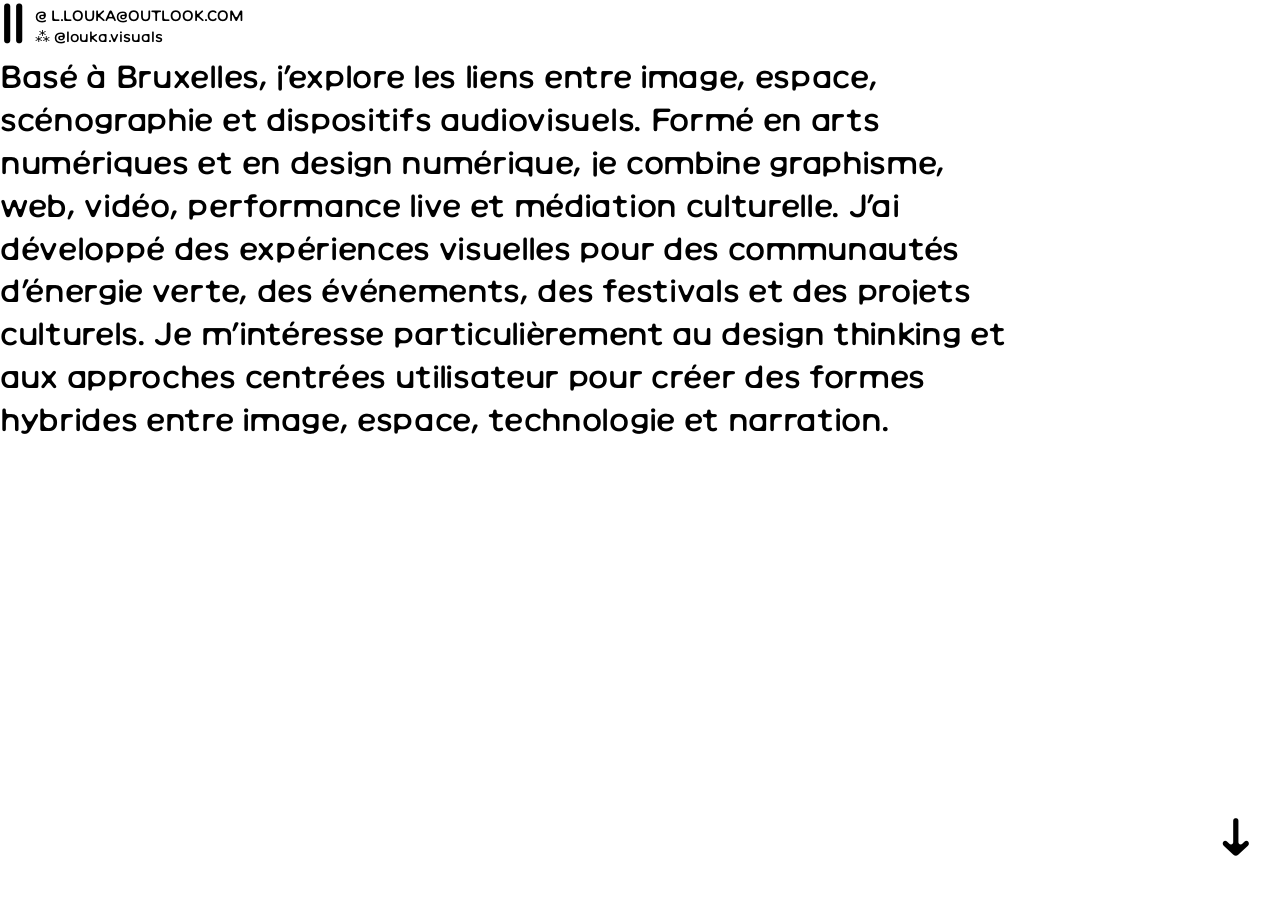
==== commit c78888d0: "Projets Graphiques" ====
--- a/index.html
+++ b/index.html
@@ -65,6 +65,10 @@
     </script>
 
     <link rel="stylesheet" href="style.css">
+    <link rel="stylesheet" href="RaYSun/logos-anim/logos-anim.css">
+    <link rel="preconnect" href="https://fonts.googleapis.com">
+    <link rel="preconnect" href="https://fonts.gstatic.com" crossorigin>
+    <link href="https://fonts.googleapis.com/css2?family=Nunito:wght@400;700;800&display=swap" rel="stylesheet">
     <link rel="preload" href="fonts/Vevey-HumanKind.otf" as="font" type="font/otf" crossorigin>
 </head>
 <body>
@@ -82,7 +86,7 @@
             <div class="logo">ll</div>
             <div class="identity-contacts">
                 <a href="mailto:l.louka@outlook.com?subject=Contact%20via%20loukal.art" class="identity-contact">@ L.LOUKA@OUTLOOK.COM</a>
-                <a href="https://www.instagram.com/follo_wam" target="_blank" rel="noopener" class="identity-contact">⁂@follo_wam</a>
+                <a href="https://www.instagram.com/louka.visuals" target="_blank" rel="noopener" class="identity-contact">⁂ @louka.visuals</a>
             </div>
         </header>
 
@@ -98,6 +102,476 @@
                     <li><a href="#parcours">FORMATIONS</a></li>
                 </ul>
             </nav>
+
+            <!-- LOGOS ANIMÉS -->
+            <section class="wl-intro" aria-labelledby="wl-intro-title">
+                <h2 class="wl-intro-title" id="wl-intro-title">PROJETS GRAPHIQUES</h2>
+                <p class="wl-intro-text">Création de trois identités pour les communautés d’énergie CityWatt, SamenWatt et WalloWatt, respectivement actives à&nbsp;Bruxelles, en&nbsp;Flandre et en&nbsp;Wallonie.</p>
+                <p class="wl-intro-text">Ces communautés permettent à&nbsp;des entreprises, associations, collectivités et citoyens de produire, partager et consommer une électricité renouvelable, locale et solidaire.</p>
+                <p class="wl-intro-kicker">RaYSun, 2026</p>
+                <a href="#logos-animes" class="wl-intro-hint" aria-label="Voir les logos">↓</a>
+            </section>
+            <div class="wl" id="logos-animes">
+            <button class="arrow arrow--prev" type="button" data-step="-1">
+              <svg viewBox="0 0 24 24" fill="none" stroke="currentColor" stroke-width="2.4" stroke-linecap="round" stroke-linejoin="round" aria-hidden="true"><path d="M15 5l-7 7 7 7"/></svg>
+              <span>WalloWatt</span>
+            </button>
+            <button class="arrow arrow--next" type="button" data-step="1">
+              <svg viewBox="0 0 24 24" fill="none" stroke="currentColor" stroke-width="2.4" stroke-linecap="round" stroke-linejoin="round" aria-hidden="true"><path d="M9 5l7 7-7 7"/></svg>
+              <span>SamenWatt</span>
+            </button>
+            <article class="brand b-city" data-brand="citywatt" data-name="CityWatt">
+              <section class="build" data-scrub>
+                <div class="build-stage">
+                  <div class="captions">
+                    <div class="cap" style="--s:-1; --e:.07">
+                      <h2 class="display">CityWatt</h2>
+                      <p class="lede">Comment le symbole CityWatt s'est construit, trait après trait.</p>
+                      <p class="hint">Faites défiler pour le voir se dessiner.</p>
+                    </div>
+                    <div class="cap" style="--s:.09; --e:.27" aria-hidden="true">
+                      <p class="display">Un pétale.</p>
+                      <p class="lede">Tout part d'une ellipse, tracée d'un trait continu.</p>
+                    </div>
+                    <div class="cap" style="--s:.29; --e:.5" aria-hidden="true">
+                      <p class="display">Puis trois.</p>
+                      <p class="lede">Deux pétales s'ouvrent de chaque côté. Tous partent du même point.</p>
+                    </div>
+                    <div class="cap" style="--s:.52; --e:.7" aria-hidden="true">
+                      <p class="display">Du bleu au jaune.</p>
+                      <p class="lede">Le trait passe du bleu de la ville au jaune du soleil.</p>
+                    </div>
+                    <div class="cap" style="--s:.72; --e:2" aria-hidden="true">
+                      <p class="display">Et le nom.</p>
+                      <p class="lede">CityWatt se pose sous le symbole. Le logo est complet.</p>
+                    </div>
+                  </div>
+
+                  <svg class="mark" viewBox="0 0 629.4 422.1" role="img" aria-label="Le logo CityWatt : trois pétales en dégradé bleu et jaune au-dessus du nom">
+                    <defs>
+                      <linearGradient id="cw-g1" x1="216.37" y1="-236.93" x2="339.5" y2="-236.93" gradientTransform="translate(0 -101.38) scale(1 -1)" gradientUnits="userSpaceOnUse">
+                        <stop offset=".47" stop-color="#213b90"/>
+                        <stop class="stop-end" offset="1"/>
+                      </linearGradient>
+                      <linearGradient id="cw-g2" x1="275.33" y1="-222" x2="360.86" y2="-222" href="#cw-g1"/>
+                      <linearGradient id="cw-g3" x1="297.6" y1="-236.9" x2="418.77" y2="-236.9" href="#cw-g1"/>
+                    </defs>
+                    <g class="symbol">
+                      <g class="guides">
+                        <path class="guide" d="M306.74,107.54c25.05,26.84,39.09,72.27,24.09,85.89-15,13.63-58.91-4.27-83.42-31.66-23.54-26.43-37.17-70.62-22.44-84.11,14.73-13.49,57.68,3.99,81.77,29.87Z"/>
+                        <path class="guide" d="M358.23,119.24c.55,36.75-19.68,79.84-39.92,79.84s-40.74-42.81-40.47-79.56c.28-35.38,19.96-77.36,39.92-77.36s39.92,41.71,40.47,77.09Z"/>
+                        <path class="guide" d="M389.47,160.94c-23.81,27.94-67.31,46.94-82.73,33.72-15.42-13.21-2.34-59.05,22.02-86.45,23.54-26.43,65.94-45.01,81.08-31.8,15.14,13.21,2.48,57.68-20.37,84.66v-.14Z"/>
+                      </g>
+                      <g class="petal--l"><path class="petal" stroke="url(#cw-g1)" d="M306.74,107.54c25.05,26.84,39.09,72.27,24.09,85.89-15,13.63-58.91-4.27-83.42-31.66-23.54-26.43-37.17-70.62-22.44-84.11,14.73-13.49,57.68,3.99,81.77,29.87Z"/></g>
+                      <g class="petal--r"><path class="petal" stroke="url(#cw-g3)" d="M389.47,160.94c-23.81,27.94-67.31,46.94-82.73,33.72-15.42-13.21-2.34-59.05,22.02-86.45,23.54-26.43,65.94-45.01,81.08-31.8,15.14,13.21,2.48,57.68-20.37,84.66v-.14Z"/></g>
+                      <path class="petal petal--c" pathLength="1" stroke="url(#cw-g2)" d="M358.23,119.24c.55,36.75-19.68,79.84-39.92,79.84s-40.74-42.81-40.47-79.56c.28-35.38,19.96-77.36,39.92-77.36s39.92,41.71,40.47,77.09Z"/>
+                    </g>
+                    <path class="glyph" style="--i:0" d="M56.08,312.77c0-27.26,16.79-45.01,45.01-45.01,8.26,0,17.34,2.2,23.68,5.92,10.32,5.92,3.17,20.65-6.88,15.28-5.09-3.03-10.6-4.27-16.11-4.27-16.66,0-25.33,10.05-25.33,27.94s8.67,28.08,25.33,28.08c5.37,0,11.01-1.24,16.11-4.13,10.6-5.51,17.07,8.81,7.85,14.45-6.19,4.13-15.69,6.61-24.5,6.61-28.08,0-45.01-17.76-45.01-45.15l-.14.28Z"/>
+                    <path class="glyph" style="--i:1" d="M140.46,275.2c0-6.19,3.85-9.36,10.74-9.36s10.6,3.17,10.6,9.36-3.85,9.36-10.6,9.36-10.74-3.3-10.74-9.36ZM141.84,347.33v-42.4c0-6.61,3.3-10.32,9.36-10.32s9.36,3.72,9.36,10.32v42.4c0,6.47-3.17,10.19-9.36,10.19s-9.36-3.72-9.36-10.19Z"/>
+                    <path class="glyph" style="--i:2" d="M179.28,333.01v-23.26h-5.23c-4.68,0-7.3-2.62-7.3-6.88s2.62-7.02,7.3-7.02h5.23v-9.36c0-6.19,3.44-9.5,9.36-9.5s9.22,3.3,9.22,9.5v9.36h11.84c4.54,0,7.16,2.62,7.16,7.02s-2.62,6.88-7.16,6.88h-11.84v22.57c0,6.88,3.17,10.46,10.19,10.46,2.48,0,4.54-.69,6.47-.83,2.2,0,3.99,1.1,3.99,6.19,0,4.13-1.1,7.16-4.4,8.4-2.2.83-6.61,1.51-9.22,1.51-17.34,0-25.6-8.4-25.6-24.91v-.14Z"/>
+                    <path class="glyph" style="--i:3" d="M235.99,367.84l6.61-14.59-20.23-46.39c-2.75-6.47,0-12.11,8.26-12.11,4.4,0,6.88,1.79,9.22,7.43l12.66,32.21,13.08-32.35c2.2-5.51,4.82-7.3,9.77-7.3,6.33,0,9.22,5.64,6.47,11.98l-29.18,66.07c-2.48,5.64-5.23,7.16-9.91,7.16-6.61,0-9.64-5.78-6.88-12.11h.14Z"/>
+                    <path class="glyph" style="--i:4" d="M315,352.14l-25.88-73.23c-1.79-5.37.83-9.36,7.02-9.36,4.4,0,6.74,1.93,8.12,6.47l19.82,59.05,20.79-58.91c1.65-4.4,3.99-6.61,7.98-6.61s6.06,2.06,7.71,6.74l20.51,59.6,20.51-59.88c1.51-4.4,3.72-6.47,8.12-6.47,5.37,0,8.12,4.13,6.33,9.36l-26.15,73.37c-1.65,4.4-4.13,6.61-8.53,6.61s-6.88-2.06-8.53-6.74l-20.23-57.4-20.37,57.54c-1.65,4.4-3.99,6.61-8.4,6.61s-7.02-2.06-8.67-6.74h-.14Z"/>
+                    <path class="glyph" style="--i:5" d="M419.21,339.89c0-13.21,9.36-18.03,35.65-18.03h4.4v-2.62c0-8.26-3.3-11.7-11.84-11.7-4.82,0-10.46.96-16.52,3.85-7.98,3.72-11.29-7.98-3.58-11.15,7.57-3.17,14.73-4.27,20.51-4.27,17.76,0,26.15,7.98,26.15,25.19v29.73c0,5.09-2.62,7.98-7.16,7.98s-7.3-2.89-7.3-7.98v-2.75c-2.75,6.74-9.09,10.87-17.62,10.87-13.08,0-22.71-8.26-22.71-19.13ZM459.26,333.56v-2.75h-4.27c-15.55,0-20.65,1.93-20.65,8.26,0,5.51,3.99,9.36,10.74,9.36,7.98,0,14.18-6.19,14.18-14.87Z"/>
+                    <path class="glyph" style="--i:6" d="M493.4,335.35v-26.43h-6.47c-3.99,0-6.19-2.06-6.19-5.78s2.2-5.78,6.19-5.78h6.47v-11.29c0-5.09,2.89-7.85,7.85-7.85s7.71,2.75,7.71,7.85v11.29h13.08c3.99,0,6.19,2.06,6.19,5.78s-2.2,5.78-6.19,5.78h-13.08v25.47c0,7.98,3.17,11.84,11.01,11.84,2.75,0,4.82-.69,6.61-.83,1.93,0,3.44.96,3.44,5.23,0,3.3-.83,6.06-3.72,7.02-2.06.69-6.19,1.38-8.81,1.38-16.24,0-24.09-8.12-24.09-23.81v.14Z"/>
+                    <path class="glyph" style="--i:7" d="M542.54,335.35v-26.43h-6.47c-3.99,0-6.19-2.06-6.19-5.78s2.2-5.78,6.19-5.78h6.47v-11.29c0-5.09,2.89-7.85,7.85-7.85s7.71,2.75,7.71,7.85v11.29h13.08c3.99,0,6.19,2.06,6.19,5.78s-2.2,5.78-6.19,5.78h-13.08v25.47c0,7.98,3.17,11.84,11.01,11.84,2.75,0,4.82-.69,6.61-.83,1.93,0,3.44.96,3.44,5.23,0,3.3-.83,6.06-3.72,7.02-2.06.69-6.19,1.38-8.81,1.38-16.24,0-24.09-8.12-24.09-23.81v.14Z"/>
+                  </svg>
+
+                  <ol class="steps" aria-label="Étapes">
+                    <li class="step" style="--s:.06; --e:.27">Pétale</li>
+                    <li class="step" style="--s:.28; --e:.5">Ouverture</li>
+                    <li class="step" style="--s:.5; --e:.7">Couleur</li>
+                    <li class="step" style="--s:.7; --e:2">Nom</li>
+                  </ol>
+                </div>
+              </section>
+
+              <section class="section">
+                <div class="wrap">
+                  <div class="section-head">
+                    <h3 class="headline">Quatre couleurs.</h3>
+                    <p class="lede">Deux couleurs vives pour la marque, deux neutres pour le texte et les fonds.</p>
+                  </div>
+                  <ul class="swatches">
+                    <li class="swatch" style="--c:#fff400"><b>Jaune</b><span>#FFF400</span></li>
+                    <li class="swatch" style="--c:#0b00be"><b>Bleu</b><span>#0B00BE</span></li>
+                    <li class="swatch" style="--c:#fff"><b>Blanc</b><span>#FFFFFF</span></li>
+                    <li class="swatch" style="--c:#000"><b>Noir</b><span>#000000</span></li>
+                  </ul>
+                  <div class="gradient">
+                    <h3>Le dégradé du symbole</h3>
+                    <p class="lede">Le bleu tient jusqu'à 47 % du trait, puis glisse vers le jaune.</p>
+                    <div class="gradient-bar" role="img" aria-label="Dégradé du bleu #213B90 au jaune #FAEA27"></div>
+                    <div class="gradient-ends"><span>#213B90</span><span>#FAEA27</span></div>
+                  </div>
+                </div>
+              </section>
+
+              <section class="section type">
+                <div class="wrap">
+                  <p class="type-aa" aria-hidden="true">Aa</p>
+                  <div class="type-body">
+                    <h3 class="headline">Nunito.</h3>
+                    <p class="lede">Une linéale aux terminaisons arrondies. Elle donne au nom la même douceur que le trait du symbole.</p>
+                    <div class="glyphs" aria-hidden="true">
+                      <span>ABCDEFGHIJKLMNOPQRSTUVWXYZ</span>
+                      <span>abcdefghijklmnopqrstuvwxyz</span>
+                      <span>1234567890</span>
+                    </div>
+                  </div>
+                </div>
+              </section>
+
+              <section class="section versions-intro">
+                <div class="wrap">
+                  <div class="section-head">
+                    <h3 class="headline">Une version pour chaque fond.</h3>
+                    <p class="lede">En couleur sur fond clair, en noir sur le jaune, en blanc sur le bleu.</p>
+                  </div>
+                </div>
+              </section>
+
+              <section class="strip" data-scrub style="--n:9" aria-label="Versions du logo">
+                <div class="strip-stage">
+                  <div class="strip-track">
+                    <figure class="panel" data-layout="vertical" data-fond="blanc">
+                      <img src="RaYSun/logos-anim/citywatt/4CITYWATTE_LOGO_VERSION1.svg" alt="Logo CityWatt vertical, version couleur sur fond blanc" loading="lazy">
+                      <figcaption><b>Vertical.</b> En couleur sur fond blanc.</figcaption>
+                    </figure>
+                    <figure class="panel" data-layout="vertical" data-fond="jaune">
+                      <img src="RaYSun/logos-anim/citywatt/5CITYWATTE_LOGO_VERSION1_NOIR.svg" alt="Logo CityWatt vertical, version noire sur fond jaune" loading="lazy">
+                      <figcaption><b>Vertical.</b> En noir sur fond jaune.</figcaption>
+                    </figure>
+                    <figure class="panel" data-layout="vertical" data-fond="bleu">
+                      <img src="RaYSun/logos-anim/citywatt/6CITYWATTE_LOGO_VERSION1_BLANC.svg" alt="Logo CityWatt vertical, version blanche sur fond bleu" loading="lazy">
+                      <figcaption><b>Vertical.</b> En blanc sur fond bleu.</figcaption>
+                    </figure>
+                    <figure class="panel" data-layout="horizontal" data-fond="blanc">
+                      <img src="RaYSun/logos-anim/citywatt/7CITYWATTE_LOGO_VERSION2.svg" alt="Logo CityWatt horizontal, version couleur sur fond blanc" loading="lazy">
+                      <figcaption><b>Horizontal.</b> En couleur sur fond blanc.</figcaption>
+                    </figure>
+                    <figure class="panel" data-layout="horizontal" data-fond="jaune">
+                      <img src="RaYSun/logos-anim/citywatt/8CITYWATTE_LOGO_VERSION2_NOIR.svg" alt="Logo CityWatt horizontal, version noire sur fond jaune" loading="lazy">
+                      <figcaption><b>Horizontal.</b> En noir sur fond jaune.</figcaption>
+                    </figure>
+                    <figure class="panel" data-layout="horizontal" data-fond="bleu">
+                      <img src="RaYSun/logos-anim/citywatt/8CITYWATTE_LOGO_VERSION2_NOIR.svg" class="invert" alt="Logo CityWatt horizontal, version blanche sur fond bleu" loading="lazy">
+                      <figcaption><b>Horizontal.</b> En blanc sur fond bleu.</figcaption>
+                    </figure>
+                    <figure class="panel" data-layout="symbole" data-fond="blanc">
+                      <img src="RaYSun/logos-anim/citywatt/1CITYWATT_LOGO_FIGURATIF.svg" alt="Symbole CityWatt, version couleur sur fond blanc" loading="lazy">
+                      <figcaption><b>Symbole.</b> En couleur sur fond blanc.</figcaption>
+                    </figure>
+                    <figure class="panel" data-layout="symbole" data-fond="jaune">
+                      <img src="RaYSun/logos-anim/citywatt/2CITYWATT_LOGO_FIGURATIF_NOIR.svg" alt="Symbole CityWatt, version noire sur fond jaune" loading="lazy">
+                      <figcaption><b>Symbole.</b> En noir sur fond jaune.</figcaption>
+                    </figure>
+                    <figure class="panel" data-layout="symbole" data-fond="bleu">
+                      <img src="RaYSun/logos-anim/citywatt/3CITYWATT_LOGO_FIGURATIF_BLANC.svg" alt="Symbole CityWatt, version blanche sur fond bleu" loading="lazy">
+                      <figcaption><b>Symbole.</b> En blanc sur fond bleu.</figcaption>
+                    </figure>
+                  </div>
+                </div>
+              </section>
+
+            <div class="footer">
+              <div class="wrap"><img src="RaYSun/logos-anim/citywatt/1CITYWATT_LOGO_FIGURATIF.svg" alt="">Identité visuelle CityWatt</div>
+            </div>
+            </article>
+            <article class="brand b-samen" data-brand="samenwatt" data-name="SamenWatt" hidden>
+              <section class="build" data-scrub>
+                <div class="build-stage">
+                  <div class="captions">
+                    <div class="cap" style="--s:-1; --e:.07">
+                      <h2 class="display">SamenWatt</h2>
+                      <p class="lede">Comment le symbole SamenWatt s'est construit, vague après vague.</p>
+                      <p class="hint">Faites défiler pour le voir se dessiner.</p>
+                    </div>
+                    <div class="cap" style="--s:.09; --e:.27" aria-hidden="true">
+                      <p class="display">Une vague.</p>
+                      <p class="lede">Tout part d'une longue vague jaune.</p>
+                    </div>
+                    <div class="cap" style="--s:.29; --e:.5" aria-hidden="true">
+                      <p class="display">Puis trois.</p>
+                      <p class="lede">Une vague noire et une vague plus courte la rejoignent.</p>
+                    </div>
+                    <div class="cap" style="--s:.52; --e:.7" aria-hidden="true">
+                      <p class="display">Ensemble.</p>
+                      <p class="lede">Samen veut dire ensemble en néerlandais. Les trois vagues se resserrent.</p>
+                    </div>
+                    <div class="cap" style="--s:.72; --e:2" aria-hidden="true">
+                      <p class="display">Et le nom.</p>
+                      <p class="lede">SamenWatt se pose sous les vagues. Le logo est complet.</p>
+                    </div>
+                  </div>
+
+                  <svg class="mark" viewBox="0 0 841.9 422.1" role="img" aria-label="Le logo SamenWatt : trois vagues, jaune, noire et jaune, au-dessus du nom">
+                    <g class="symbol">
+                      <g class="guides">
+                        <path class="guide" d="M223.31,127.61c14.56,2.24,27.75.47,40.94-5.07,29.66-13.37,61.34-12.72,91.09-.28,32.11,13.43,45.5,31.23,72.36,50.03,8.53,6.67,17.6,9.85,27.98,14.03-19.97,5.55-40.9,4.67-57.64-6.35-19.09-12.57-37.65-24.12-59.38-31.66-33.21-11.53-61.93-3.4-94.9-6.52-7.77-2.73-16.9-2.89-20.45-14.18Z"/>
+                        <path class="guide" d="M445.88,146.13c-19.11-22.61-39.56-43.87-72.4-39.46,10.5-19.52,33.15-25.09,51.9-15.34,25.78,13.41,40.16,45.27,72.68,69.07,5.24,3.84,10.65,6.15,17.09,5.92-.29,7.14-4.18,11.05-9.58,13.49-19.99,9.05-44.55-15.77-59.69-33.68Z"/>
+                        <path class="guide" d="M475.57,105.02c26.18-9.39,52.72,3.71,66.34,27.05,5.97,10.23,12.05,18.92,23.38,25.3-20.94,7.27-42.13.52-53.15-17.27-8.95-14.44-20.19-25.44-36.57-35.09Z"/>
+                      </g>
+                      <path class="wave wave--1" d="M223.31,127.61c14.56,2.24,27.75.47,40.94-5.07,29.66-13.37,61.34-12.72,91.09-.28,32.11,13.43,45.5,31.23,72.36,50.03,8.53,6.67,17.6,9.85,27.98,14.03-19.97,5.55-40.9,4.67-57.64-6.35-19.09-12.57-37.65-24.12-59.38-31.66-33.21-11.53-61.93-3.4-94.9-6.52-7.77-2.73-16.9-2.89-20.45-14.18Z"/>
+                      <path class="wave wave--2" d="M445.88,146.13c-19.11-22.61-39.56-43.87-72.4-39.46,10.5-19.52,33.15-25.09,51.9-15.34,25.78,13.41,40.16,45.27,72.68,69.07,5.24,3.84,10.65,6.15,17.09,5.92-.29,7.14-4.18,11.05-9.58,13.49-19.99,9.05-44.55-15.77-59.69-33.68Z"/>
+                      <path class="wave wave--3" d="M475.57,105.02c26.18-9.39,52.72,3.71,66.34,27.05,5.97,10.23,12.05,18.92,23.38,25.3-20.94,7.27-42.13.52-53.15-17.27-8.95-14.44-20.19-25.44-36.57-35.09Z"/>
+                    </g>
+                    <path class="glyph" style="--i:0" d="M150.53,315.73c4.12,0,7.47-.45,10.04-1.36,4.88-1.74,7.32-4.97,7.32-9.7,0-2.76-1.21-4.9-3.63-6.41-2.42-1.48-6.22-2.78-11.4-3.91l-8.85-1.99c-8.7-1.97-14.71-4.1-18.04-6.41-5.64-3.86-8.45-9.89-8.45-18.1,0-7.49,2.72-13.71,8.17-18.67,5.45-4.95,13.45-7.43,24-7.43,8.81,0,16.33,2.34,22.55,7.01,6.22,4.67,9.48,11.45,9.79,20.34h-16.79c-.3-5.03-2.5-8.6-6.58-10.72-2.72-1.4-6.11-2.1-10.16-2.1-4.5,0-8.1.91-10.78,2.72-2.69,1.82-4.03,4.35-4.03,7.6,0,2.99,1.32,5.22,3.97,6.7,1.7.98,5.33,2.14,10.89,3.46l14.41,3.46c6.32,1.51,11.08,3.54,14.3,6.07,4.99,3.93,7.49,9.63,7.49,17.08s-2.92,13.99-8.77,19.04c-5.84,5.05-14.1,7.57-24.77,7.57s-19.46-2.49-25.7-7.46c-6.24-4.97-9.36-11.81-9.36-20.51h16.68c.53,3.82,1.57,6.68,3.12,8.57,2.84,3.44,7.7,5.16,14.58,5.16Z"/>
+                    <path class="glyph" style="--i:1" d="M198.7,272.67c4.27-5.45,11.61-8.17,22.01-8.17,6.77,0,12.78,1.34,18.04,4.03,5.26,2.69,7.89,7.75,7.89,15.21v28.37c0,1.97.04,4.35.11,7.15.11,2.12.43,3.56.96,4.31.53.76,1.32,1.38,2.38,1.87v2.38h-17.59c-.49-1.25-.83-2.42-1.02-3.52-.19-1.1-.34-2.34-.45-3.74-2.23,2.42-4.8,4.48-7.72,6.18-3.48,2-7.41,3.01-11.8,3.01-5.6,0-10.22-1.6-13.87-4.79-3.65-3.2-5.48-7.73-5.48-13.59,0-7.6,2.93-13.11,8.79-16.51,3.21-1.85,7.94-3.18,14.18-3.97l5.5-.68c2.99-.38,5.12-.85,6.41-1.42,2.31-.98,3.46-2.52,3.46-4.6,0-2.53-.88-4.28-2.64-5.25-1.76-.96-4.34-1.45-7.74-1.45-3.82,0-6.52.95-8.11,2.84-1.13,1.4-1.89,3.29-2.27,5.67h-15.6c.34-5.41,1.85-9.85,4.54-13.33ZM210.73,316.13c1.51,1.25,3.37,1.87,5.56,1.87,3.48,0,6.69-1.02,9.62-3.06,2.93-2.04,4.45-5.77,4.57-11.18v-6.01c-1.02.64-2.05,1.16-3.09,1.56-1.04.4-2.47.77-4.28,1.11l-3.63.68c-3.4.61-5.84,1.34-7.32,2.21-2.5,1.48-3.74,3.76-3.74,6.87,0,2.76.77,4.75,2.33,5.96Z"/>
+                    <path class="glyph" style="--i:2" d="M295.73,283c-1.36-2.99-4.03-4.48-8-4.48-4.62,0-7.72,1.49-9.3,4.48-.87,1.7-1.3,4.24-1.3,7.6v37.22h-16.4v-61.73h15.72v9.02c2-3.21,3.9-5.5,5.67-6.87,3.14-2.42,7.21-3.63,12.2-3.63,4.73,0,8.55,1.04,11.46,3.12,2.34,1.93,4.12,4.41,5.33,7.43,2.12-3.63,4.75-6.3,7.89-8,3.33-1.7,7.04-2.55,11.12-2.55,2.72,0,5.41.53,8.06,1.59,2.65,1.06,5.05,2.91,7.21,5.56,1.74,2.16,2.91,4.8,3.52,7.94.38,2.08.57,5.13.57,9.13l-.11,38.98h-16.57v-39.38c0-2.34-.38-4.27-1.13-5.79-1.44-2.87-4.09-4.31-7.94-4.31-4.46,0-7.55,1.85-9.25,5.56-.87,1.97-1.31,4.33-1.31,7.09v36.82h-16.28v-36.82c0-3.67-.38-6.34-1.13-8Z"/>
+                    <path class="glyph" style="--i:3" d="M417.26,309.66c-.42,3.67-2.33,7.4-5.73,11.18-5.3,6.01-12.71,9.02-22.24,9.02-7.87,0-14.81-2.53-20.82-7.6-6.01-5.07-9.02-13.31-9.02-24.74,0-10.7,2.71-18.91,8.14-24.62,5.43-5.71,12.47-8.57,21.14-8.57,5.14,0,9.78.96,13.9,2.89,4.12,1.93,7.53,4.97,10.21,9.13,2.42,3.67,3.99,7.92,4.71,12.77.42,2.84.59,6.92.51,12.26h-42.33c.23,6.2,2.17,10.55,5.84,13.05,2.23,1.55,4.92,2.33,8.06,2.33,3.33,0,6.03-.94,8.11-2.84,1.14-1.02,2.14-2.44,3.01-4.26h16.51ZM401.26,290.71c-.27-4.27-1.56-7.52-3.89-9.73-2.33-2.21-5.21-3.32-8.65-3.32-3.74,0-6.65,1.17-8.71,3.52-2.06,2.35-3.36,5.52-3.89,9.53h25.13Z"/>
+                    <path class="glyph" style="--i:4" d="M458.05,277.95c-5.49,0-9.25,2.33-11.29,6.98-1.06,2.46-1.59,5.6-1.59,9.42v33.48h-16.11v-61.73h15.6v9.02c2.08-3.18,4.05-5.47,5.9-6.87,3.33-2.5,7.55-3.74,12.65-3.74,6.39,0,11.62,1.67,15.69,5.02,4.07,3.35,6.1,8.9,6.1,16.65v41.65h-16.57v-37.62c0-3.25-.44-5.75-1.31-7.49-1.59-3.18-4.62-4.77-9.08-4.77Z"/>
+                    <path class="glyph" style="--i:5" d="M508.25,248.02l15.71,67.71,18.84-67.71h12.2l18.88,67.84,15.71-67.84h12.38l-21.9,83.35h-11.86l-19.23-69.11-19.35,69.11h-11.86l-21.79-83.35h12.26Z"/>
+                    <path class="glyph" style="--i:6" d="M639.34,294.59c2.34-.3,3.91-1.28,4.71-2.94.45-.91.68-2.22.68-3.93,0-3.49-1.24-6.03-3.71-7.6-2.47-1.58-6.01-2.36-10.62-2.36-5.32,0-9.1,1.45-11.33,4.33-1.25,1.6-2.06,3.97-2.43,7.13h-9.53c.19-7.51,2.62-12.74,7.28-15.68,4.67-2.94,10.08-4.41,16.24-4.41,7.14,0,12.94,1.36,17.4,4.09,4.42,2.72,6.63,6.96,6.63,12.71v35.01c0,1.06.22,1.91.65,2.55.43.64,1.35.96,2.75.96.45,0,.96-.03,1.53-.09.57-.06,1.17-.14,1.82-.25v7.55c-1.59.45-2.8.74-3.63.85-.83.11-1.97.17-3.4.17-3.52,0-6.07-1.25-7.66-3.74-.83-1.32-1.42-3.2-1.76-5.62-2.08,2.72-5.07,5.09-8.96,7.09-3.9,2-8.19,3.01-12.88,3.01-5.64,0-10.24-1.71-13.82-5.13-3.57-3.42-5.36-7.7-5.36-12.84,0-5.63,1.76-9.99,5.28-13.09,3.52-3.1,8.13-5.01,13.84-5.72l16.28-2.04ZM617.83,322.18c2.16,1.7,4.71,2.55,7.66,2.55,3.59,0,7.07-.83,10.44-2.49,5.67-2.76,8.51-7.27,8.51-13.54v-8.21c-1.25.8-2.85,1.46-4.81,1.99-1.96.53-3.89.91-5.78,1.14l-6.17.79c-3.7.49-6.48,1.26-8.35,2.32-3.16,1.77-4.74,4.6-4.74,8.49,0,2.94,1.08,5.26,3.23,6.96Z"/>
+                    <path class="glyph" style="--i:7" d="M673.44,253.64h10.33v16.96h9.7v8.34h-9.7v39.66c0,2.12.72,3.54,2.16,4.26.79.42,2.12.62,3.97.62.49,0,1.02-.01,1.59-.04.57-.03,1.23-.09,1.99-.19v8.11c-1.17.34-2.39.59-3.66.74-1.27.15-2.64.23-4.11.23-4.77,0-8-1.22-9.7-3.66s-2.55-5.61-2.55-9.5v-40.23h-8.23v-8.34h8.23v-16.96Z"/>
+                    <path class="glyph" style="--i:8" d="M705.72,253.64h10.33v16.96h9.7v8.34h-9.7v39.66c0,2.12.72,3.54,2.16,4.26.79.42,2.12.62,3.97.62.49,0,1.02-.01,1.59-.04.57-.03,1.23-.09,1.99-.19v8.11c-1.17.34-2.39.59-3.66.74-1.27.15-2.64.23-4.11.23-4.77,0-8-1.22-9.7-3.66-1.7-2.44-2.55-5.61-2.55-9.5v-40.23h-8.23v-8.34h8.23v-16.96Z"/>
+                  </svg>
+
+                  <ol class="steps" aria-label="Étapes">
+                    <li class="step" style="--s:.06; --e:.27">Vague</li>
+                    <li class="step" style="--s:.28; --e:.5">Rythme</li>
+                    <li class="step" style="--s:.5; --e:.7">Ensemble</li>
+                    <li class="step" style="--s:.7; --e:2">Nom</li>
+                  </ol>
+                </div>
+              </section>
+
+              <section class="section">
+                <div class="wrap">
+                  <div class="section-head">
+                    <h3 class="headline">Trois couleurs.</h3>
+                    <p class="lede">Un jaune vif pour la marque, le noir et le blanc pour tout le reste.</p>
+                  </div>
+                  <ul class="swatches">
+                    <li class="swatch" style="--c:#f1e70d"><b>Jaune</b><span>#F1E70D</span></li>
+                    <li class="swatch" style="--c:#1d1d1b"><b>Noir</b><span>#1D1D1B</span></li>
+                    <li class="swatch" style="--c:#fff"><b>Blanc</b><span>#FFFFFF</span></li>
+                  </ul>
+                </div>
+              </section>
+
+              <section class="section type">
+                <div class="wrap">
+                  <p class="type-aa" aria-hidden="true">Aa</p>
+                  <div class="type-body">
+                    <h3 class="headline">Helvetica.</h3>
+                    <p class="lede">Une linéale neutre et solide. Dans le logo, <b>Samen</b> est en gras et Watt en regular.</p>
+                    <div class="glyphs" aria-hidden="true">
+                      <span>ABCDEFGHIJKLMNOPQRSTUVWXYZ</span>
+                      <span>abcdefghijklmnopqrstuvwxyz</span>
+                      <span>1234567890</span>
+                    </div>
+                  </div>
+                </div>
+              </section>
+
+              <section class="section versions-intro">
+                <div class="wrap">
+                  <div class="section-head">
+                    <h3 class="headline">Une version pour chaque fond.</h3>
+                    <p class="lede">En couleur sur fond clair, en noir sur le jaune, en blanc sur le noir.</p>
+                  </div>
+                </div>
+              </section>
+
+              <section class="strip" data-scrub style="--n:6" aria-label="Versions du logo">
+                <div class="strip-stage">
+                  <div class="strip-track">
+                    <figure class="panel" data-layout="logo" data-fond="blanc">
+                      <img src="RaYSun/logos-anim/samenwatt/2SAMENWATT_LOGO.svg" alt="Logo SamenWatt, version couleur sur fond blanc" loading="lazy">
+                      <figcaption><b>Logo.</b> En couleur sur fond blanc.</figcaption>
+                    </figure>
+                    <figure class="panel" data-layout="logo" data-fond="jaune">
+                      <img src="RaYSun/logos-anim/samenwatt/3SAMENWATT_LOGO_NOIR.svg" alt="Logo SamenWatt, version noire sur fond jaune" loading="lazy">
+                      <figcaption><b>Logo.</b> En noir sur fond jaune.</figcaption>
+                    </figure>
+                    <figure class="panel" data-layout="logo" data-fond="noir">
+                      <img src="RaYSun/logos-anim/samenwatt/4SAMENWATT_LOGO_BLANC.svg" alt="Logo SamenWatt, version blanche sur fond noir" loading="lazy">
+                      <figcaption><b>Logo.</b> En blanc sur fond noir.</figcaption>
+                    </figure>
+                    <figure class="panel" data-layout="symbole" data-fond="blanc">
+                      <img src="RaYSun/logos-anim/samenwatt/1SAMENWATT_LOGO_FIGURATIF.svg" alt="Symbole SamenWatt, version couleur sur fond blanc" loading="lazy">
+                      <figcaption><b>Symbole.</b> En couleur sur fond blanc.</figcaption>
+                    </figure>
+                    <figure class="panel" data-layout="symbole" data-fond="jaune">
+                      <img src="RaYSun/logos-anim/samenwatt/6SAMENWATT_LOGO_FIGURATIF_NOIR.svg" alt="Symbole SamenWatt, version noire sur fond jaune" loading="lazy">
+                      <figcaption><b>Symbole.</b> En noir sur fond jaune.</figcaption>
+                    </figure>
+                    <figure class="panel" data-layout="symbole" data-fond="noir">
+                      <img src="RaYSun/logos-anim/samenwatt/5SAMENWATT_LOGO_FIGURATIF_BLANC.svg" alt="Symbole SamenWatt, version blanche sur fond noir" loading="lazy">
+                      <figcaption><b>Symbole.</b> En blanc sur fond noir.</figcaption>
+                    </figure>
+                  </div>
+                </div>
+              </section>
+
+            <div class="footer">
+              <div class="wrap"><img src="RaYSun/logos-anim/samenwatt/1SAMENWATT_LOGO_FIGURATIF.svg" alt="">Identité visuelle SamenWatt</div>
+            </div>
+            </article>
+            <article class="brand b-wallo" data-brand="wallowatt" data-name="WalloWatt" hidden>
+              <section class="build" data-scrub>
+                <div class="build-stage">
+                  <div class="captions">
+                    <div class="cap" style="--s:-1; --e:.07">
+                      <h2 class="display">WalloWatt</h2>
+                      <p class="lede">Comment le symbole WalloWatt s'est construit, forme après forme.</p>
+                      <p class="hint">Faites défiler pour le voir se dessiner.</p>
+                    </div>
+                    <div class="cap" style="--s:.09; --e:.27" aria-hidden="true">
+                      <p class="display">Une goutte.</p>
+                      <p class="lede">Tout part d'une goutte, pointe vers le bas.</p>
+                    </div>
+                    <div class="cap" style="--s:.29; --e:.5" aria-hidden="true">
+                      <p class="display">Puis un W.</p>
+                      <p class="lede">La goutte se répète à droite, se retourne en bas, et un trait relie l'ensemble.</p>
+                    </div>
+                    <div class="cap" style="--s:.52; --e:.7" aria-hidden="true">
+                      <p class="display">Du jaune au rouge.</p>
+                      <p class="lede">Chaque forme passe du jaune au rouge, puis au rouge profond.</p>
+                    </div>
+                    <div class="cap" style="--s:.72; --e:2" aria-hidden="true">
+                      <p class="display">Et le nom.</p>
+                      <p class="lede">Wallo·Watt se pose sous le symbole, avec son point au milieu.</p>
+                    </div>
+                  </div>
+
+                  <svg class="mark" viewBox="0 0 42.72 22.99" role="img" aria-label="Le logo WalloWatt : un W formé de gouttes en dégradé jaune et rouge, au-dessus du nom Wallo·Watt">
+                    <defs>
+                      <linearGradient id="g-stops">
+                        <stop offset="0" stop-color="#fcc91c"/>
+                        <stop offset=".5" stop-color="#e10d2b"/>
+                        <stop offset=".99" stop-color="#992835"/>
+                      </linearGradient>
+                      <linearGradient id="g-a" x1="12.8" y1="3.1" x2="17.25" y2="3.1" gradientUnits="userSpaceOnUse" href="#g-stops"/>
+                      <linearGradient id="g-b" x1="16.18" y1="5.53" x2="23.91" y2="5.53" gradientUnits="userSpaceOnUse" href="#g-stops"/>
+                      <linearGradient id="g-c" x1="22.64" y1="8.63" x2="27.89" y2="8.63" gradientUnits="userSpaceOnUse" href="#g-stops"/>
+                      <linearGradient id="g-d" x1="26.02" y1="3.1" x2="30.47" y2="3.1" gradientUnits="userSpaceOnUse" href="#g-stops"/>
+                    </defs>
+                    <g class="symbol">
+                      <g class="guides">
+                        <path class="guide" d="M17.25,2.42c.01-1.22-.97-2.22-2.2-2.23-1.23-.01-2.24.96-2.25,2.18,0,.48.14.91.4,1.28h0s1.66,2.31,1.66,2.31c.06.09.2.09.26,0l1.71-2.27h0c.26-.36.42-.79.43-1.27Z"/>
+                        <path class="guide" d="M18.32,10.87c-.55,0-1.09-.24-1.51-.67-.42-.43-.64-.97-.63-1.57,0-.4.12-.8.34-1.14.18-.29.4-.51.66-.68,1.47-.95,2.34-2.59,2.29-4.33v-.11c.01-1.2,1.03-2.19,2.22-2.19.61,0,1.17.23,1.59.66.42.43.64.97.63,1.57,0,.73-.39,1.41-1.01,1.82-1.47.96-2.34,2.62-2.27,4.38-.01,1.25-1.03,2.25-2.23,2.25h-.08Z"/>
+                        <path class="guide" d="M23.61,6.78c-1.01.68-1.27,2.06-.58,3.08.69,1.02,2.07,1.29,3.07.6.39-.27.67-.64.82-1.06h0s.95-2.68.95-2.68c.04-.1-.04-.21-.15-.22l-2.84-.11h0c-.44,0-.89.11-1.29.38Z"/>
+                        <path class="guide" d="M30.47,2.42c.01-1.22-.97-2.22-2.2-2.23-1.23-.01-2.24.96-2.25,2.18,0,.48.14.91.4,1.28h0s1.66,2.31,1.66,2.31c.06.09.2.09.26,0l1.71-2.27h0c.26-.36.42-.79.43-1.27Z"/>
+                      </g>
+                      <g class="shapes">
+                      <path class="drop-a" fill="url(#g-a)" d="M17.25,2.42c.01-1.22-.97-2.22-2.2-2.23-1.23-.01-2.24.96-2.25,2.18,0,.48.14.91.4,1.28h0s1.66,2.31,1.66,2.31c.06.09.2.09.26,0l1.71-2.27h0c.26-.36.42-.79.43-1.27Z"/>
+                      <g class="drop-d"><ellipse fill="url(#g-d)" cx="28.25" cy="2.39" rx="2.22" ry="2.2"/><path fill="url(#g-d)" d="M30.47,2.42c.01-1.22-.97-2.22-2.2-2.23-1.23-.01-2.24.96-2.25,2.18,0,.48.14.91.4,1.28h0s1.66,2.31,1.66,2.31c.06.09.2.09.26,0l1.71-2.27h0c.26-.36.42-.79.43-1.27Z"/></g>
+                      <path class="drop-c" fill="url(#g-c)" d="M23.61,6.78c-1.01.68-1.27,2.06-.58,3.08.69,1.02,2.07,1.29,3.07.6.39-.27.67-.64.82-1.06h0s.95-2.68.95-2.68c.04-.1-.04-.21-.15-.22l-2.84-.11h0c-.44,0-.89.11-1.29.38Z"/>
+                      <path class="link" fill="url(#g-b)" d="M18.32,10.87c-.55,0-1.09-.24-1.51-.67-.42-.43-.64-.97-.63-1.57,0-.4.12-.8.34-1.14.18-.29.4-.51.66-.68,1.47-.95,2.34-2.59,2.29-4.33v-.11c.01-1.2,1.03-2.19,2.22-2.19.61,0,1.17.23,1.59.66.42.43.64.97.63,1.57,0,.73-.39,1.41-1.01,1.82-1.47.96-2.34,2.62-2.27,4.38-.01,1.25-1.03,2.25-2.23,2.25h-.08Z"/>
+                      </g>
+                    </g>
+                    <path class="glyph" style="--i:0" d="M5.3,22.36l-.81-3.75c-.06-.26-.43-.26-.48,0l-.79,3.75c-.02.11-.12.19-.24.19h-.83c-.11,0-.21-.07-.24-.18L.2,16.37c-.04-.16.07-.31.24-.31h.9c.12,0,.22.08.24.19l.73,3.52c.05.26.43.26.48,0l.73-3.52c.02-.11.12-.19.24-.19h.93c.12,0,.22.08.24.19l.77,3.53c.06.26.43.26.48,0l.71-3.53c.02-.11.12-.2.24-.2h.9c.16,0,.28.15.24.31l-1.68,6.01c-.03.11-.13.18-.24.18h-.83c-.12,0-.22-.08-.24-.19Z"/>
+                    <path class="glyph" style="--i:1" d="M12.74,22.56h-1.24c-.09,0-.18-.05-.22-.13,0,0,0,0,0,0-.07-.13-.24-.17-.36-.08-.36.28-.75.41-1.17.41-.89,0-1.47-.58-1.47-1.44s.47-1.35,1.43-1.51l.5-.09q.62-.1.79-.19c.13-.08.22-.21.22-.37,0-.32-.24-.48-.73-.48-.53,0-.76.12-.85.47-.03.11-.12.19-.24.19h-.73c-.15,0-.27-.14-.24-.29.17-.92.84-1.38,2.04-1.38,1.31,0,1.98.5,1.98,1.48v2.67c0,.24.07.38.29.59v.15ZM11.22,20.28c-.14.07-.2.09-.53.15l-.43.08c-.52.11-.72.29-.72.66s.26.58.68.58c.64,0,1-.41,1-1.13v-.34Z"/>
+                    <path class="glyph" style="--i:2" d="M14.46,22.56h-.77c-.14,0-.25-.11-.25-.24v-6.01c0-.13.11-.24.25-.24h.77c.14,0,.25.11.25.24v6.01c0,.13-.11.24-.25.24Z"/>
+                    <path class="glyph" style="--i:3" d="M16.78,22.56h-.77c-.14,0-.25-.11-.25-.24v-6.01c0-.13.11-.24.25-.24h.77c.14,0,.25.11.25.24v6.01c0,.13-.11.24-.25.24Z"/>
+                    <path class="glyph" style="--i:4" d="M22.59,20.25c0,1.55-.92,2.51-2.4,2.51s-2.4-.96-2.4-2.55.91-2.55,2.39-2.55,2.41.95,2.41,2.58ZM19.05,20.21c0,.93.46,1.54,1.14,1.54s1.14-.62,1.14-1.52c0-.94-.45-1.56-1.14-1.56s-1.14.61-1.14,1.54Z"/>
+                    <path class="glyph" style="--i:6" d="M30.95,22.48l-1.18-4.31c-.07-.24-.4-.24-.46,0l-1.15,4.31c-.03.11-.12.18-.23.18h-.52c-.11,0-.2-.08-.23-.18l-1.51-6.01c-.04-.15.08-.3.23-.3h.41c.11,0,.21.08.23.19l.94,4.15c.06.25.4.25.46,0l1.12-4.17c.03-.11.12-.18.23-.18h.51c.11,0,.2.07.23.18l1.15,4.17c.07.24.41.23.46-.01l.92-4.15c.02-.11.12-.19.23-.19h.41c.16,0,.27.15.23.3l-1.49,6.01c-.03.11-.12.18-.23.18h-.52c-.11,0-.2-.07-.23-.18Z"/>
+                    <path class="glyph" style="--i:7" d="M37.87,22.49c0,.12-.08.21-.19.24-.12.03-.2.03-.31.03-.35,0-.56-.11-.67-.36-.06-.14-.24-.18-.35-.09-.41.31-.81.45-1.28.45-.93,0-1.5-.53-1.5-1.38,0-.61.27-1.02.8-1.25.28-.12.44-.15,1.47-.29.59-.08.75-.2.76-.52v-.2c0-.45-.36-.7-1.02-.7-.6,0-.93.2-1.04.64-.03.11-.12.19-.23.19h-.28c-.15,0-.26-.13-.24-.28.04-.3.13-.5.29-.69.31-.35.85-.54,1.52-.54,1.13,0,1.72.45,1.72,1.27v2.74c0,.23.14.37.39.37.04,0,.08,0,.16-.02v.37ZM36.6,20.6c0-.16-.15-.28-.3-.23-.17.04-.41.08-.87.15-.79.12-1.1.37-1.1.86s.33.75.9.75c.43,0,.79-.14,1.08-.42.22-.21.29-.36.29-.61v-.49Z"/>
+                    <path class="glyph" style="--i:8" d="M39.79,18.49h-.27c-.13,0-.24.11-.24.24v2.96c0,.33.09.42.4.42.04,0,.07,0,.1,0,.14,0,.25.1.25.24v.14c0,.12-.09.22-.2.24-.14.02-.26.03-.39.03-.57,0-.88-.26-.88-.74v-3.29c0-.13-.11-.24-.24-.24h-.14c-.13,0-.24-.11-.24-.24v-.12c0-.13.11-.24.24-.24h.14c.13,0,.24-.11.24-.24v-.8c0-.13.11-.24.24-.24h.25c.13,0,.24.11.24.24v.8c0,.13.11.24.24.24h.27c.13,0,.24.11.24.24v.12c0,.13-.11.24-.24.24Z"/>
+                    <path class="glyph" style="--i:9" d="M42.26,18.49h-.27c-.13,0-.24.11-.24.24v2.96c0,.33.09.42.4.42.04,0,.07,0,.1,0,.14,0,.25.1.25.24v.14c0,.12-.09.22-.2.24-.14.02-.26.03-.39.03-.57,0-.88-.26-.88-.74v-3.29c0-.13-.11-.24-.24-.24h-.14c-.13,0-.24-.11-.24-.24v-.12c0-.13.11-.24.24-.24h.14c.13,0,.24-.11.24-.24v-.8c0-.13.11-.24.24-.24h.25c.13,0,.24.11.24.24v.8c0,.13.11.24.24.24h.27c.13,0,.24.11.24.24v.12c0,.13-.11.24-.24.24Z"/>
+                    <circle class="glyph" style="--i:5" cx="24.45" cy="20.48" r=".54"/>
+                  </svg>
+
+                  <ol class="steps" aria-label="Étapes">
+                    <li class="step" style="--s:.06; --e:.27">Goutte</li>
+                    <li class="step" style="--s:.28; --e:.5">Forme</li>
+                    <li class="step" style="--s:.5; --e:.7">Couleur</li>
+                    <li class="step" style="--s:.7; --e:2">Nom</li>
+                  </ol>
+                </div>
+              </section>
+
+              <section class="section">
+                <div class="wrap">
+                  <div class="section-head">
+                    <h3 class="headline">Quatre couleurs.</h3>
+                    <p class="lede">Un rouge et un jaune pour la marque, le blanc et le noir pour le reste.</p>
+                  </div>
+                  <ul class="swatches">
+                    <li class="swatch" style="--c:#e30a2a"><b>Rouge</b><span>#E30A2A</span></li>
+                    <li class="swatch" style="--c:#fed215"><b>Jaune</b><span>#FED215</span></li>
+                    <li class="swatch" style="--c:#fff"><b>Blanc</b><span>#FFFFFF</span></li>
+                    <li class="swatch" style="--c:#000"><b>Noir</b><span>#000000</span></li>
+                  </ul>
+                  <div class="gradient">
+                    <h3>Le dégradé du symbole</h3>
+                    <p class="lede">Chaque forme passe du jaune au rouge à mi-chemin, puis finit en rouge profond.</p>
+                    <div class="gradient-bar" role="img" aria-label="Dégradé du jaune #FCC91C au rouge #E10D2B puis au rouge profond #992835"></div>
+                    <div class="gradient-ends"><span>#FCC91C</span><span>#E10D2B</span><span>#992835</span></div>
+                  </div>
+                </div>
+              </section>
+
+              <section class="section type">
+                <div class="wrap">
+                  <p class="type-aa" aria-hidden="true">Aa</p>
+                  <div class="type-body">
+                    <h3 class="headline">Nimbus Sans.</h3>
+                    <p class="lede">Une linéale neutre, proche d'Helvetica. Dans le logo, <b>Wallo</b> est en gras et Watt en regular, séparés par un point.</p>
+                    <div class="glyphs" aria-hidden="true">
+                      <span>ABCDEFGHIJKLMNOPQRSTUVWXYZ</span>
+                      <span>abcdefghijklmnopqrstuvwxyz</span>
+                      <span>1234567890</span>
+                    </div>
+                  </div>
+                </div>
+              </section>
+
+              <section class="section versions-intro">
+                <div class="wrap">
+                  <div class="section-head">
+                    <h3 class="headline">Une version pour chaque fond.</h3>
+                    <p class="lede">En couleur sur fond clair, en blanc sur le rouge, en noir sur le jaune.</p>
+                  </div>
+                </div>
+              </section>
+
+              <section class="strip" data-scrub style="--n:8" aria-label="Versions du logo">
+                <div class="strip-stage">
+                  <div class="strip-track">
+                    <figure class="panel" data-layout="logo" data-fond="blanc">
+                      <img src="RaYSun/logos-anim/wallowatt/15WALLOWATT_LOGO_ROUGE-NOIR.svg" alt="Logo WalloWatt en couleur sur fond blanc" loading="lazy">
+                      <figcaption><b>Logo.</b> En couleur sur fond blanc.</figcaption>
+                    </figure>
+                    <figure class="panel" data-layout="logo" data-fond="rouge">
+                      <img src="RaYSun/logos-anim/wallowatt/19WALLOWATT_LOGO_BLANC.svg" alt="Logo WalloWatt en blanc sur fond rouge" loading="lazy">
+                      <figcaption><b>Logo.</b> En blanc sur fond rouge.</figcaption>
+                    </figure>
+                    <figure class="panel" data-layout="logo" data-fond="jaune">
+                      <img src="RaYSun/logos-anim/wallowatt/18WALLOWATT_LOGO_NOIR.svg" alt="Logo WalloWatt en noir sur fond jaune" loading="lazy">
+                      <figcaption><b>Logo.</b> En noir sur fond jaune.</figcaption>
+                    </figure>
+                    <figure class="panel" data-layout="logo" data-fond="noir">
+                      <img src="RaYSun/logos-anim/wallowatt/16WALLOWATT_LOGO_ROUGE-BLANC.svg" alt="Logo WalloWatt, symbole en couleur et nom en blanc, sur fond noir" loading="lazy">
+                      <figcaption><b>Logo.</b> Symbole en couleur, nom en blanc, sur fond noir.</figcaption>
+                    </figure>
+                    <figure class="panel" data-layout="symbole" data-fond="blanc">
+                      <img src="RaYSun/logos-anim/wallowatt/17WALLOWATT_LOGO_FIGURATIF.svg" alt="Symbole WalloWatt en couleur sur fond blanc" loading="lazy">
+                      <figcaption><b>Symbole.</b> En couleur sur fond blanc.</figcaption>
+                    </figure>
+                    <figure class="panel" data-layout="symbole" data-fond="rouge">
+                      <img src="RaYSun/logos-anim/wallowatt/21WALLOWATT_LOGO_FIGURATIF_BLANC.svg" alt="Symbole WalloWatt en blanc sur fond rouge" loading="lazy">
+                      <figcaption><b>Symbole.</b> En blanc sur fond rouge.</figcaption>
+                    </figure>
+                    <figure class="panel" data-layout="symbole" data-fond="jaune">
+                      <img src="RaYSun/logos-anim/wallowatt/20WALLOWATT_LOGO_FIGURATIF_NOIR.svg" alt="Symbole WalloWatt en noir sur fond jaune" loading="lazy">
+                      <figcaption><b>Symbole.</b> En noir sur fond jaune.</figcaption>
+                    </figure>
+                    <figure class="panel" data-layout="icone" data-fond="gris">
+                      <img src="RaYSun/logos-anim/wallowatt/11WALLOWATT_ICONE_APP.svg" alt="Icône d'application WalloWatt" loading="lazy">
+                      <figcaption><b>Icône d'application.</b> Le symbole en blanc sur le dégradé.</figcaption>
+                    </figure>
+                  </div>
+                </div>
+              </section>
+
+            <div class="footer">
+              <div class="wrap"><img src="RaYSun/logos-anim/wallowatt/17WALLOWATT_LOGO_FIGURATIF.svg" alt="">Identité visuelle WalloWatt</div>
+            </div>
+            </article>
+            </div>
+            <!-- /LOGOS ANIMÉS -->
         </aside>
 
         <!-- COLONNE 2 : Contenu Textuel Défilant (Milieu) -->
@@ -110,9 +584,10 @@
                     
                     <!-- RaYSun -->
                     <div class="project-item" data-project="p1" data-panel="rairsun">
-                        <span class="date">MARS - JUIL 2026</span>
-                        <h3>Stage Communication et Marketing</h3>
-                        <p class="role">RaYSun · Bruxelles</p>
+                        <span class="date">MARS – JUIL 2026</span>
+                        <h3>Stage Communication Marketing</h3>
+                        <p class="org">RaYSun</p>
+                        <p class="place">Bruxelles</p>
                         <p>RaYSun crée des communautés d'énergie locales qui connectent entreprises, collectivités et copropriétés en Belgique. Conception des logos régionaux (CityWatt, WalloWatt, SamenWatt), charte graphique LinkedIn, stratégie de contenu B2B, production de supports marketing et intégration sur Odoo.</p>
                         <span class="project-link">VOIR PROJETS ↗</span>
                     </div>
@@ -120,8 +595,9 @@
                     <!-- Projet 6 -->
                     <div class="project-item" data-project="p6">
                         <span class="date">NOV. 2025</span>
-                        <h3>Vidéaste — captation & post-production</h3>
-                        <p class="role">Conservatoire Royal de Bruxelles</p>
+                        <h3>Vidéo&nbsp;— réalisation, captation&nbsp;& montage</h3>
+                        <p class="org">Conservatoire Royal de Bruxelles</p>
+                        <p class="place">Bruxelles</p>
                         <p>Captation d'une création internationale entre musiciens et chorégraphes d'Afrique du Sud et du Zimbabwe, soutenue par l'ARES (DGD). Cadrage, post-production et montage d'un teaser pour diffusion réseaux.</p>
                         <span class="project-link">VOIR TEASER ↗</span>
                     </div>
@@ -129,8 +605,9 @@
                     <!-- Projet 7 -->
                     <div class="project-item" data-project="p7">
                         <span class="date">JUIN 2026</span>
-                        <h3>Chargé de développement & médiation culturelle</h3>
-                        <p class="role">Mont des Arts · Bruxelles</p>
+                        <h3>Open Air&nbsp;— chargé de développement</h3>
+                        <p class="org">Mont des Arts</p>
+                        <p class="place">Bruxelles</p>
                         <p>Coordination entre organisateurs de lieu et porteurs de projet pour un événement open air (Waffleskru × Bolingo). Communication et mise en relation.</p>
                         <span class="project-link">VOIR ÉVÉNEMENT ↗</span>
                     </div>
@@ -138,15 +615,17 @@
                     <!-- Projet 8 -->
                     <div class="project-item" data-project="p8">
                         <span class="date">AVRIL 2026</span>
-                        <h3>Résidence Péripétie</h3>
-                        <p class="role">City Gate · Bruxelles</p>
+                        <h3>Résidence audiovisuelle&nbsp;— Péripétie</h3>
+                        <p class="org">City Gate</p>
+                        <p class="place">Bruxelles</p>
                     </div>
 
                     <!-- Projet 3 -->
                     <div class="project-item" data-project="p3">
                         <span class="date">2024 – 2026</span>
-                        <h3>Community manager & créateur de contenu</h3>
-                        <p class="role">Collectif Gravity · Belgique / Croatie / France</p>
+                        <h3>Création de contenu immersif&nbsp;— community management</h3>
+                        <p class="org">Collectif Gravity</p>
+                        <p class="place">Bruxelles / Croatie / France</p>
                         <p>Gestion des comptes Instagram pour plusieurs collectifs et festivals (Outlook, Membrain, Monstres & Groseilles). Captation photo et vidéo sur place, création de posts et stories, publication.</p>
                         <span class="project-link">VOIR CONTENU ↗</span>
                     </div>
@@ -154,8 +633,9 @@
                     <!-- Projet 5 -->
                     <div class="project-item" data-project="p5">
                         <span class="date">2024 – 2025</span>
-                        <h3>Animateur d'ateliers numériques</h3>
-                        <p class="role">Centre Culturel de Jette · Espace Magh · Amadeo · Cie Les Daltoniens</p>
+                        <h3>Animateur d’ateliers numériques</h3>
+                        <p class="org">Centre Culturel de Jette&nbsp;· Espace Magh&nbsp;· Amadeo&nbsp;· Cie Les Daltoniens</p>
+                        <p class="place">Bruxelles</p>
                         <p>Ateliers Makey-Makey pour enfants de 9 à 12 ans : fabrication d'instruments en carton connectés, initiation à Scratch et à l'électronique créative, animation en autonomie. Workshops d'initiation au graffiti en milieu scolaire, réalisation de fresques murales collectives.</p>
                         <span class="project-link">VOIR ATELIERS ↗</span>
                     </div>
@@ -163,8 +643,9 @@
                     <!-- Projet 4 -->
                     <div class="project-item" data-project="p4">
                         <span class="date">2024 – 2026</span>
-                        <h3>Graphiste — communication événementielle</h3>
-                        <p class="role">Lemon Mint · La Fabriek · CityGate · Bruxelles</p>
+                        <h3>Graphisme&nbsp;— communication événementielle</h3>
+                        <p class="org">Lemon Mint&nbsp;· La Fabriek&nbsp;· CityGate</p>
+                        <p class="place">Bruxelles</p>
                         <p>Identités visuelles, affiches, carrousels et reels pour des événements bruxellois. Déclinaison print et digital, templates réutilisables, capsules vidéo projetées en soirée.</p>
                         <span class="project-link">VOIR CRÉATIONS ↗</span>
                     </div>
@@ -200,7 +681,7 @@
                 <div class="cv-item">
                     <span class="date">2006 – 2018</span>
                     <h3>Arts du mouvement & Rythmique</h3>
-                    <p class="degree">École de Cirque de Bruxelles & Dalcroze</p>
+                    <p class="degree">École de Cirque de Bruxelles&nbsp;& Dalcroze</p>
                     <p>Monocycle, jonglerie, acroporté, mât chinois. Création et production d'un spectacle vivant sur deux ans, travail sur la conscience corporelle et la scénographie d'espace.</p>
                 </div>
             </section>
@@ -365,6 +846,469 @@
 
                     </div><!-- /rs-logos -->
 
+                    <!-- LOGOS ANIMÉS RAYSUN -->
+                    <div class="wl" id="logos-animes-rs">
+                    <button class="arrow arrow--prev" type="button" data-step="-1">
+                      <svg viewBox="0 0 24 24" fill="none" stroke="currentColor" stroke-width="2.4" stroke-linecap="round" stroke-linejoin="round" aria-hidden="true"><path d="M15 5l-7 7 7 7"/></svg>
+                      <span>WalloWatt</span>
+                    </button>
+                    <button class="arrow arrow--next" type="button" data-step="1">
+                      <svg viewBox="0 0 24 24" fill="none" stroke="currentColor" stroke-width="2.4" stroke-linecap="round" stroke-linejoin="round" aria-hidden="true"><path d="M9 5l7 7-7 7"/></svg>
+                      <span>SamenWatt</span>
+                    </button>
+                    <article class="brand b-city" data-brand="citywatt" data-name="CityWatt">
+                      <section class="build" data-scrub>
+                        <div class="build-stage">
+                          <div class="captions">
+                            <div class="cap" style="--s:-1; --e:.07">
+                              <h2 class="display">CityWatt</h2>
+                              <p class="lede">Comment le symbole CityWatt s'est construit, trait après trait.</p>
+                              <p class="hint">Faites défiler pour le voir se dessiner.</p>
+                            </div>
+                            <div class="cap" style="--s:.09; --e:.27" aria-hidden="true">
+                              <p class="display">Un pétale.</p>
+                              <p class="lede">Tout part d'une ellipse, tracée d'un trait continu.</p>
+                            </div>
+                            <div class="cap" style="--s:.29; --e:.5" aria-hidden="true">
+                              <p class="display">Puis trois.</p>
+                              <p class="lede">Deux pétales s'ouvrent de chaque côté. Tous partent du même point.</p>
+                            </div>
+                            <div class="cap" style="--s:.52; --e:.7" aria-hidden="true">
+                              <p class="display">Du bleu au jaune.</p>
+                              <p class="lede">Le trait passe du bleu de la ville au jaune du soleil.</p>
+                            </div>
+                            <div class="cap" style="--s:.72; --e:2" aria-hidden="true">
+                              <p class="display">Et le nom.</p>
+                              <p class="lede">CityWatt se pose sous le symbole. Le logo est complet.</p>
+                            </div>
+                          </div>
+
+                          <svg class="mark" viewBox="0 0 629.4 422.1" role="img" aria-label="Le logo CityWatt : trois pétales en dégradé bleu et jaune au-dessus du nom">
+                            <defs>
+                              <linearGradient id="rs-cw-g1" x1="216.37" y1="-236.93" x2="339.5" y2="-236.93" gradientTransform="translate(0 -101.38) scale(1 -1)" gradientUnits="userSpaceOnUse">
+                                <stop offset=".47" stop-color="#213b90"/>
+                                <stop class="stop-end" offset="1"/>
+                              </linearGradient>
+                              <linearGradient id="rs-cw-g2" x1="275.33" y1="-222" x2="360.86" y2="-222" href="#rs-cw-g1"/>
+                              <linearGradient id="rs-cw-g3" x1="297.6" y1="-236.9" x2="418.77" y2="-236.9" href="#rs-cw-g1"/>
+                            </defs>
+                            <g class="symbol">
+                              <g class="guides">
+                                <path class="guide" d="M306.74,107.54c25.05,26.84,39.09,72.27,24.09,85.89-15,13.63-58.91-4.27-83.42-31.66-23.54-26.43-37.17-70.62-22.44-84.11,14.73-13.49,57.68,3.99,81.77,29.87Z"/>
+                                <path class="guide" d="M358.23,119.24c.55,36.75-19.68,79.84-39.92,79.84s-40.74-42.81-40.47-79.56c.28-35.38,19.96-77.36,39.92-77.36s39.92,41.71,40.47,77.09Z"/>
+                                <path class="guide" d="M389.47,160.94c-23.81,27.94-67.31,46.94-82.73,33.72-15.42-13.21-2.34-59.05,22.02-86.45,23.54-26.43,65.94-45.01,81.08-31.8,15.14,13.21,2.48,57.68-20.37,84.66v-.14Z"/>
+                              </g>
+                              <g class="petal--l"><path class="petal" stroke="url(#rs-cw-g1)" d="M306.74,107.54c25.05,26.84,39.09,72.27,24.09,85.89-15,13.63-58.91-4.27-83.42-31.66-23.54-26.43-37.17-70.62-22.44-84.11,14.73-13.49,57.68,3.99,81.77,29.87Z"/></g>
+                              <g class="petal--r"><path class="petal" stroke="url(#rs-cw-g3)" d="M389.47,160.94c-23.81,27.94-67.31,46.94-82.73,33.72-15.42-13.21-2.34-59.05,22.02-86.45,23.54-26.43,65.94-45.01,81.08-31.8,15.14,13.21,2.48,57.68-20.37,84.66v-.14Z"/></g>
+                              <path class="petal petal--c" pathLength="1" stroke="url(#rs-cw-g2)" d="M358.23,119.24c.55,36.75-19.68,79.84-39.92,79.84s-40.74-42.81-40.47-79.56c.28-35.38,19.96-77.36,39.92-77.36s39.92,41.71,40.47,77.09Z"/>
+                            </g>
+                            <path class="glyph" style="--i:0" d="M56.08,312.77c0-27.26,16.79-45.01,45.01-45.01,8.26,0,17.34,2.2,23.68,5.92,10.32,5.92,3.17,20.65-6.88,15.28-5.09-3.03-10.6-4.27-16.11-4.27-16.66,0-25.33,10.05-25.33,27.94s8.67,28.08,25.33,28.08c5.37,0,11.01-1.24,16.11-4.13,10.6-5.51,17.07,8.81,7.85,14.45-6.19,4.13-15.69,6.61-24.5,6.61-28.08,0-45.01-17.76-45.01-45.15l-.14.28Z"/>
+                            <path class="glyph" style="--i:1" d="M140.46,275.2c0-6.19,3.85-9.36,10.74-9.36s10.6,3.17,10.6,9.36-3.85,9.36-10.6,9.36-10.74-3.3-10.74-9.36ZM141.84,347.33v-42.4c0-6.61,3.3-10.32,9.36-10.32s9.36,3.72,9.36,10.32v42.4c0,6.47-3.17,10.19-9.36,10.19s-9.36-3.72-9.36-10.19Z"/>
+                            <path class="glyph" style="--i:2" d="M179.28,333.01v-23.26h-5.23c-4.68,0-7.3-2.62-7.3-6.88s2.62-7.02,7.3-7.02h5.23v-9.36c0-6.19,3.44-9.5,9.36-9.5s9.22,3.3,9.22,9.5v9.36h11.84c4.54,0,7.16,2.62,7.16,7.02s-2.62,6.88-7.16,6.88h-11.84v22.57c0,6.88,3.17,10.46,10.19,10.46,2.48,0,4.54-.69,6.47-.83,2.2,0,3.99,1.1,3.99,6.19,0,4.13-1.1,7.16-4.4,8.4-2.2.83-6.61,1.51-9.22,1.51-17.34,0-25.6-8.4-25.6-24.91v-.14Z"/>
+                            <path class="glyph" style="--i:3" d="M235.99,367.84l6.61-14.59-20.23-46.39c-2.75-6.47,0-12.11,8.26-12.11,4.4,0,6.88,1.79,9.22,7.43l12.66,32.21,13.08-32.35c2.2-5.51,4.82-7.3,9.77-7.3,6.33,0,9.22,5.64,6.47,11.98l-29.18,66.07c-2.48,5.64-5.23,7.16-9.91,7.16-6.61,0-9.64-5.78-6.88-12.11h.14Z"/>
+                            <path class="glyph" style="--i:4" d="M315,352.14l-25.88-73.23c-1.79-5.37.83-9.36,7.02-9.36,4.4,0,6.74,1.93,8.12,6.47l19.82,59.05,20.79-58.91c1.65-4.4,3.99-6.61,7.98-6.61s6.06,2.06,7.71,6.74l20.51,59.6,20.51-59.88c1.51-4.4,3.72-6.47,8.12-6.47,5.37,0,8.12,4.13,6.33,9.36l-26.15,73.37c-1.65,4.4-4.13,6.61-8.53,6.61s-6.88-2.06-8.53-6.74l-20.23-57.4-20.37,57.54c-1.65,4.4-3.99,6.61-8.4,6.61s-7.02-2.06-8.67-6.74h-.14Z"/>
+                            <path class="glyph" style="--i:5" d="M419.21,339.89c0-13.21,9.36-18.03,35.65-18.03h4.4v-2.62c0-8.26-3.3-11.7-11.84-11.7-4.82,0-10.46.96-16.52,3.85-7.98,3.72-11.29-7.98-3.58-11.15,7.57-3.17,14.73-4.27,20.51-4.27,17.76,0,26.15,7.98,26.15,25.19v29.73c0,5.09-2.62,7.98-7.16,7.98s-7.3-2.89-7.3-7.98v-2.75c-2.75,6.74-9.09,10.87-17.62,10.87-13.08,0-22.71-8.26-22.71-19.13ZM459.26,333.56v-2.75h-4.27c-15.55,0-20.65,1.93-20.65,8.26,0,5.51,3.99,9.36,10.74,9.36,7.98,0,14.18-6.19,14.18-14.87Z"/>
+                            <path class="glyph" style="--i:6" d="M493.4,335.35v-26.43h-6.47c-3.99,0-6.19-2.06-6.19-5.78s2.2-5.78,6.19-5.78h6.47v-11.29c0-5.09,2.89-7.85,7.85-7.85s7.71,2.75,7.71,7.85v11.29h13.08c3.99,0,6.19,2.06,6.19,5.78s-2.2,5.78-6.19,5.78h-13.08v25.47c0,7.98,3.17,11.84,11.01,11.84,2.75,0,4.82-.69,6.61-.83,1.93,0,3.44.96,3.44,5.23,0,3.3-.83,6.06-3.72,7.02-2.06.69-6.19,1.38-8.81,1.38-16.24,0-24.09-8.12-24.09-23.81v.14Z"/>
+                            <path class="glyph" style="--i:7" d="M542.54,335.35v-26.43h-6.47c-3.99,0-6.19-2.06-6.19-5.78s2.2-5.78,6.19-5.78h6.47v-11.29c0-5.09,2.89-7.85,7.85-7.85s7.71,2.75,7.71,7.85v11.29h13.08c3.99,0,6.19,2.06,6.19,5.78s-2.2,5.78-6.19,5.78h-13.08v25.47c0,7.98,3.17,11.84,11.01,11.84,2.75,0,4.82-.69,6.61-.83,1.93,0,3.44.96,3.44,5.23,0,3.3-.83,6.06-3.72,7.02-2.06.69-6.19,1.38-8.81,1.38-16.24,0-24.09-8.12-24.09-23.81v.14Z"/>
+                          </svg>
+
+                          <ol class="steps" aria-label="Étapes">
+                            <li class="step" style="--s:.06; --e:.27">Pétale</li>
+                            <li class="step" style="--s:.28; --e:.5">Ouverture</li>
+                            <li class="step" style="--s:.5; --e:.7">Couleur</li>
+                            <li class="step" style="--s:.7; --e:2">Nom</li>
+                          </ol>
+                        </div>
+                      </section>
+
+                      <section class="section">
+                        <div class="wrap">
+                          <div class="section-head">
+                            <h3 class="headline">Quatre couleurs.</h3>
+                            <p class="lede">Deux couleurs vives pour la marque, deux neutres pour le texte et les fonds.</p>
+                          </div>
+                          <ul class="swatches">
+                            <li class="swatch" style="--c:#fff400"><b>Jaune</b><span>#FFF400</span></li>
+                            <li class="swatch" style="--c:#0b00be"><b>Bleu</b><span>#0B00BE</span></li>
+                            <li class="swatch" style="--c:#fff"><b>Blanc</b><span>#FFFFFF</span></li>
+                            <li class="swatch" style="--c:#000"><b>Noir</b><span>#000000</span></li>
+                          </ul>
+                          <div class="gradient">
+                            <h3>Le dégradé du symbole</h3>
+                            <p class="lede">Le bleu tient jusqu'à 47 % du trait, puis glisse vers le jaune.</p>
+                            <div class="gradient-bar" role="img" aria-label="Dégradé du bleu #213B90 au jaune #FAEA27"></div>
+                            <div class="gradient-ends"><span>#213B90</span><span>#FAEA27</span></div>
+                          </div>
+                        </div>
+                      </section>
+
+                      <section class="section type">
+                        <div class="wrap">
+                          <p class="type-aa" aria-hidden="true">Aa</p>
+                          <div class="type-body">
+                            <h3 class="headline">Nunito.</h3>
+                            <p class="lede">Une linéale aux terminaisons arrondies. Elle donne au nom la même douceur que le trait du symbole.</p>
+                            <div class="glyphs" aria-hidden="true">
+                              <span>ABCDEFGHIJKLMNOPQRSTUVWXYZ</span>
+                              <span>abcdefghijklmnopqrstuvwxyz</span>
+                              <span>1234567890</span>
+                            </div>
+                          </div>
+                        </div>
+                      </section>
+
+                      <section class="section versions-intro">
+                        <div class="wrap">
+                          <div class="section-head">
+                            <h3 class="headline">Une version pour chaque fond.</h3>
+                            <p class="lede">En couleur sur fond clair, en noir sur le jaune, en blanc sur le bleu.</p>
+                          </div>
+                        </div>
+                      </section>
+
+                      <section class="strip" data-scrub style="--n:9" aria-label="Versions du logo">
+                        <div class="strip-stage">
+                          <div class="strip-track">
+                            <figure class="panel" data-layout="vertical" data-fond="blanc">
+                              <img src="RaYSun/logos-anim/citywatt/4CITYWATTE_LOGO_VERSION1.svg" alt="Logo CityWatt vertical, version couleur sur fond blanc" loading="lazy">
+                              <figcaption><b>Vertical.</b> En couleur sur fond blanc.</figcaption>
+                            </figure>
+                            <figure class="panel" data-layout="vertical" data-fond="jaune">
+                              <img src="RaYSun/logos-anim/citywatt/5CITYWATTE_LOGO_VERSION1_NOIR.svg" alt="Logo CityWatt vertical, version noire sur fond jaune" loading="lazy">
+                              <figcaption><b>Vertical.</b> En noir sur fond jaune.</figcaption>
+                            </figure>
+                            <figure class="panel" data-layout="vertical" data-fond="bleu">
+                              <img src="RaYSun/logos-anim/citywatt/6CITYWATTE_LOGO_VERSION1_BLANC.svg" alt="Logo CityWatt vertical, version blanche sur fond bleu" loading="lazy">
+                              <figcaption><b>Vertical.</b> En blanc sur fond bleu.</figcaption>
+                            </figure>
+                            <figure class="panel" data-layout="horizontal" data-fond="blanc">
+                              <img src="RaYSun/logos-anim/citywatt/7CITYWATTE_LOGO_VERSION2.svg" alt="Logo CityWatt horizontal, version couleur sur fond blanc" loading="lazy">
+                              <figcaption><b>Horizontal.</b> En couleur sur fond blanc.</figcaption>
+                            </figure>
+                            <figure class="panel" data-layout="horizontal" data-fond="jaune">
+                              <img src="RaYSun/logos-anim/citywatt/8CITYWATTE_LOGO_VERSION2_NOIR.svg" alt="Logo CityWatt horizontal, version noire sur fond jaune" loading="lazy">
+                              <figcaption><b>Horizontal.</b> En noir sur fond jaune.</figcaption>
+                            </figure>
+                            <figure class="panel" data-layout="horizontal" data-fond="bleu">
+                              <img src="RaYSun/logos-anim/citywatt/8CITYWATTE_LOGO_VERSION2_NOIR.svg" class="invert" alt="Logo CityWatt horizontal, version blanche sur fond bleu" loading="lazy">
+                              <figcaption><b>Horizontal.</b> En blanc sur fond bleu.</figcaption>
+                            </figure>
+                            <figure class="panel" data-layout="symbole" data-fond="blanc">
+                              <img src="RaYSun/logos-anim/citywatt/1CITYWATT_LOGO_FIGURATIF.svg" alt="Symbole CityWatt, version couleur sur fond blanc" loading="lazy">
+                              <figcaption><b>Symbole.</b> En couleur sur fond blanc.</figcaption>
+                            </figure>
+                            <figure class="panel" data-layout="symbole" data-fond="jaune">
+                              <img src="RaYSun/logos-anim/citywatt/2CITYWATT_LOGO_FIGURATIF_NOIR.svg" alt="Symbole CityWatt, version noire sur fond jaune" loading="lazy">
+                              <figcaption><b>Symbole.</b> En noir sur fond jaune.</figcaption>
+                            </figure>
+                            <figure class="panel" data-layout="symbole" data-fond="bleu">
+                              <img src="RaYSun/logos-anim/citywatt/3CITYWATT_LOGO_FIGURATIF_BLANC.svg" alt="Symbole CityWatt, version blanche sur fond bleu" loading="lazy">
+                              <figcaption><b>Symbole.</b> En blanc sur fond bleu.</figcaption>
+                            </figure>
+                          </div>
+                        </div>
+                      </section>
+
+                    <div class="footer">
+                      <div class="wrap"><img src="RaYSun/logos-anim/citywatt/1CITYWATT_LOGO_FIGURATIF.svg" alt="">Identité visuelle CityWatt</div>
+                    </div>
+                    </article>
+                    <article class="brand b-samen" data-brand="samenwatt" data-name="SamenWatt" hidden>
+                      <section class="build" data-scrub>
+                        <div class="build-stage">
+                          <div class="captions">
+                            <div class="cap" style="--s:-1; --e:.07">
+                              <h2 class="display">SamenWatt</h2>
+                              <p class="lede">Comment le symbole SamenWatt s'est construit, vague après vague.</p>
+                              <p class="hint">Faites défiler pour le voir se dessiner.</p>
+                            </div>
+                            <div class="cap" style="--s:.09; --e:.27" aria-hidden="true">
+                              <p class="display">Une vague.</p>
+                              <p class="lede">Tout part d'une longue vague jaune.</p>
+                            </div>
+                            <div class="cap" style="--s:.29; --e:.5" aria-hidden="true">
+                              <p class="display">Puis trois.</p>
+                              <p class="lede">Une vague noire et une vague plus courte la rejoignent.</p>
+                            </div>
+                            <div class="cap" style="--s:.52; --e:.7" aria-hidden="true">
+                              <p class="display">Ensemble.</p>
+                              <p class="lede">Samen veut dire ensemble en néerlandais. Les trois vagues se resserrent.</p>
+                            </div>
+                            <div class="cap" style="--s:.72; --e:2" aria-hidden="true">
+                              <p class="display">Et le nom.</p>
+                              <p class="lede">SamenWatt se pose sous les vagues. Le logo est complet.</p>
+                            </div>
+                          </div>
+
+                          <svg class="mark" viewBox="0 0 841.9 422.1" role="img" aria-label="Le logo SamenWatt : trois vagues, jaune, noire et jaune, au-dessus du nom">
+                            <g class="symbol">
+                              <g class="guides">
+                                <path class="guide" d="M223.31,127.61c14.56,2.24,27.75.47,40.94-5.07,29.66-13.37,61.34-12.72,91.09-.28,32.11,13.43,45.5,31.23,72.36,50.03,8.53,6.67,17.6,9.85,27.98,14.03-19.97,5.55-40.9,4.67-57.64-6.35-19.09-12.57-37.65-24.12-59.38-31.66-33.21-11.53-61.93-3.4-94.9-6.52-7.77-2.73-16.9-2.89-20.45-14.18Z"/>
+                                <path class="guide" d="M445.88,146.13c-19.11-22.61-39.56-43.87-72.4-39.46,10.5-19.52,33.15-25.09,51.9-15.34,25.78,13.41,40.16,45.27,72.68,69.07,5.24,3.84,10.65,6.15,17.09,5.92-.29,7.14-4.18,11.05-9.58,13.49-19.99,9.05-44.55-15.77-59.69-33.68Z"/>
+                                <path class="guide" d="M475.57,105.02c26.18-9.39,52.72,3.71,66.34,27.05,5.97,10.23,12.05,18.92,23.38,25.3-20.94,7.27-42.13.52-53.15-17.27-8.95-14.44-20.19-25.44-36.57-35.09Z"/>
+                              </g>
+                              <path class="wave wave--1" d="M223.31,127.61c14.56,2.24,27.75.47,40.94-5.07,29.66-13.37,61.34-12.72,91.09-.28,32.11,13.43,45.5,31.23,72.36,50.03,8.53,6.67,17.6,9.85,27.98,14.03-19.97,5.55-40.9,4.67-57.64-6.35-19.09-12.57-37.65-24.12-59.38-31.66-33.21-11.53-61.93-3.4-94.9-6.52-7.77-2.73-16.9-2.89-20.45-14.18Z"/>
+                              <path class="wave wave--2" d="M445.88,146.13c-19.11-22.61-39.56-43.87-72.4-39.46,10.5-19.52,33.15-25.09,51.9-15.34,25.78,13.41,40.16,45.27,72.68,69.07,5.24,3.84,10.65,6.15,17.09,5.92-.29,7.14-4.18,11.05-9.58,13.49-19.99,9.05-44.55-15.77-59.69-33.68Z"/>
+                              <path class="wave wave--3" d="M475.57,105.02c26.18-9.39,52.72,3.71,66.34,27.05,5.97,10.23,12.05,18.92,23.38,25.3-20.94,7.27-42.13.52-53.15-17.27-8.95-14.44-20.19-25.44-36.57-35.09Z"/>
+                            </g>
+                            <path class="glyph" style="--i:0" d="M150.53,315.73c4.12,0,7.47-.45,10.04-1.36,4.88-1.74,7.32-4.97,7.32-9.7,0-2.76-1.21-4.9-3.63-6.41-2.42-1.48-6.22-2.78-11.4-3.91l-8.85-1.99c-8.7-1.97-14.71-4.1-18.04-6.41-5.64-3.86-8.45-9.89-8.45-18.1,0-7.49,2.72-13.71,8.17-18.67,5.45-4.95,13.45-7.43,24-7.43,8.81,0,16.33,2.34,22.55,7.01,6.22,4.67,9.48,11.45,9.79,20.34h-16.79c-.3-5.03-2.5-8.6-6.58-10.72-2.72-1.4-6.11-2.1-10.16-2.1-4.5,0-8.1.91-10.78,2.72-2.69,1.82-4.03,4.35-4.03,7.6,0,2.99,1.32,5.22,3.97,6.7,1.7.98,5.33,2.14,10.89,3.46l14.41,3.46c6.32,1.51,11.08,3.54,14.3,6.07,4.99,3.93,7.49,9.63,7.49,17.08s-2.92,13.99-8.77,19.04c-5.84,5.05-14.1,7.57-24.77,7.57s-19.46-2.49-25.7-7.46c-6.24-4.97-9.36-11.81-9.36-20.51h16.68c.53,3.82,1.57,6.68,3.12,8.57,2.84,3.44,7.7,5.16,14.58,5.16Z"/>
+                            <path class="glyph" style="--i:1" d="M198.7,272.67c4.27-5.45,11.61-8.17,22.01-8.17,6.77,0,12.78,1.34,18.04,4.03,5.26,2.69,7.89,7.75,7.89,15.21v28.37c0,1.97.04,4.35.11,7.15.11,2.12.43,3.56.96,4.31.53.76,1.32,1.38,2.38,1.87v2.38h-17.59c-.49-1.25-.83-2.42-1.02-3.52-.19-1.1-.34-2.34-.45-3.74-2.23,2.42-4.8,4.48-7.72,6.18-3.48,2-7.41,3.01-11.8,3.01-5.6,0-10.22-1.6-13.87-4.79-3.65-3.2-5.48-7.73-5.48-13.59,0-7.6,2.93-13.11,8.79-16.51,3.21-1.85,7.94-3.18,14.18-3.97l5.5-.68c2.99-.38,5.12-.85,6.41-1.42,2.31-.98,3.46-2.52,3.46-4.6,0-2.53-.88-4.28-2.64-5.25-1.76-.96-4.34-1.45-7.74-1.45-3.82,0-6.52.95-8.11,2.84-1.13,1.4-1.89,3.29-2.27,5.67h-15.6c.34-5.41,1.85-9.85,4.54-13.33ZM210.73,316.13c1.51,1.25,3.37,1.87,5.56,1.87,3.48,0,6.69-1.02,9.62-3.06,2.93-2.04,4.45-5.77,4.57-11.18v-6.01c-1.02.64-2.05,1.16-3.09,1.56-1.04.4-2.47.77-4.28,1.11l-3.63.68c-3.4.61-5.84,1.34-7.32,2.21-2.5,1.48-3.74,3.76-3.74,6.87,0,2.76.77,4.75,2.33,5.96Z"/>
+                            <path class="glyph" style="--i:2" d="M295.73,283c-1.36-2.99-4.03-4.48-8-4.48-4.62,0-7.72,1.49-9.3,4.48-.87,1.7-1.3,4.24-1.3,7.6v37.22h-16.4v-61.73h15.72v9.02c2-3.21,3.9-5.5,5.67-6.87,3.14-2.42,7.21-3.63,12.2-3.63,4.73,0,8.55,1.04,11.46,3.12,2.34,1.93,4.12,4.41,5.33,7.43,2.12-3.63,4.75-6.3,7.89-8,3.33-1.7,7.04-2.55,11.12-2.55,2.72,0,5.41.53,8.06,1.59,2.65,1.06,5.05,2.91,7.21,5.56,1.74,2.16,2.91,4.8,3.52,7.94.38,2.08.57,5.13.57,9.13l-.11,38.98h-16.57v-39.38c0-2.34-.38-4.27-1.13-5.79-1.44-2.87-4.09-4.31-7.94-4.31-4.46,0-7.55,1.85-9.25,5.56-.87,1.97-1.31,4.33-1.31,7.09v36.82h-16.28v-36.82c0-3.67-.38-6.34-1.13-8Z"/>
+                            <path class="glyph" style="--i:3" d="M417.26,309.66c-.42,3.67-2.33,7.4-5.73,11.18-5.3,6.01-12.71,9.02-22.24,9.02-7.87,0-14.81-2.53-20.82-7.6-6.01-5.07-9.02-13.31-9.02-24.74,0-10.7,2.71-18.91,8.14-24.62,5.43-5.71,12.47-8.57,21.14-8.57,5.14,0,9.78.96,13.9,2.89,4.12,1.93,7.53,4.97,10.21,9.13,2.42,3.67,3.99,7.92,4.71,12.77.42,2.84.59,6.92.51,12.26h-42.33c.23,6.2,2.17,10.55,5.84,13.05,2.23,1.55,4.92,2.33,8.06,2.33,3.33,0,6.03-.94,8.11-2.84,1.14-1.02,2.14-2.44,3.01-4.26h16.51ZM401.26,290.71c-.27-4.27-1.56-7.52-3.89-9.73-2.33-2.21-5.21-3.32-8.65-3.32-3.74,0-6.65,1.17-8.71,3.52-2.06,2.35-3.36,5.52-3.89,9.53h25.13Z"/>
+                            <path class="glyph" style="--i:4" d="M458.05,277.95c-5.49,0-9.25,2.33-11.29,6.98-1.06,2.46-1.59,5.6-1.59,9.42v33.48h-16.11v-61.73h15.6v9.02c2.08-3.18,4.05-5.47,5.9-6.87,3.33-2.5,7.55-3.74,12.65-3.74,6.39,0,11.62,1.67,15.69,5.02,4.07,3.35,6.1,8.9,6.1,16.65v41.65h-16.57v-37.62c0-3.25-.44-5.75-1.31-7.49-1.59-3.18-4.62-4.77-9.08-4.77Z"/>
+                            <path class="glyph" style="--i:5" d="M508.25,248.02l15.71,67.71,18.84-67.71h12.2l18.88,67.84,15.71-67.84h12.38l-21.9,83.35h-11.86l-19.23-69.11-19.35,69.11h-11.86l-21.79-83.35h12.26Z"/>
+                            <path class="glyph" style="--i:6" d="M639.34,294.59c2.34-.3,3.91-1.28,4.71-2.94.45-.91.68-2.22.68-3.93,0-3.49-1.24-6.03-3.71-7.6-2.47-1.58-6.01-2.36-10.62-2.36-5.32,0-9.1,1.45-11.33,4.33-1.25,1.6-2.06,3.97-2.43,7.13h-9.53c.19-7.51,2.62-12.74,7.28-15.68,4.67-2.94,10.08-4.41,16.24-4.41,7.14,0,12.94,1.36,17.4,4.09,4.42,2.72,6.63,6.96,6.63,12.71v35.01c0,1.06.22,1.91.65,2.55.43.64,1.35.96,2.75.96.45,0,.96-.03,1.53-.09.57-.06,1.17-.14,1.82-.25v7.55c-1.59.45-2.8.74-3.63.85-.83.11-1.97.17-3.4.17-3.52,0-6.07-1.25-7.66-3.74-.83-1.32-1.42-3.2-1.76-5.62-2.08,2.72-5.07,5.09-8.96,7.09-3.9,2-8.19,3.01-12.88,3.01-5.64,0-10.24-1.71-13.82-5.13-3.57-3.42-5.36-7.7-5.36-12.84,0-5.63,1.76-9.99,5.28-13.09,3.52-3.1,8.13-5.01,13.84-5.72l16.28-2.04ZM617.83,322.18c2.16,1.7,4.71,2.55,7.66,2.55,3.59,0,7.07-.83,10.44-2.49,5.67-2.76,8.51-7.27,8.51-13.54v-8.21c-1.25.8-2.85,1.46-4.81,1.99-1.96.53-3.89.91-5.78,1.14l-6.17.79c-3.7.49-6.48,1.26-8.35,2.32-3.16,1.77-4.74,4.6-4.74,8.49,0,2.94,1.08,5.26,3.23,6.96Z"/>
+                            <path class="glyph" style="--i:7" d="M673.44,253.64h10.33v16.96h9.7v8.34h-9.7v39.66c0,2.12.72,3.54,2.16,4.26.79.42,2.12.62,3.97.62.49,0,1.02-.01,1.59-.04.57-.03,1.23-.09,1.99-.19v8.11c-1.17.34-2.39.59-3.66.74-1.27.15-2.64.23-4.11.23-4.77,0-8-1.22-9.7-3.66s-2.55-5.61-2.55-9.5v-40.23h-8.23v-8.34h8.23v-16.96Z"/>
+                            <path class="glyph" style="--i:8" d="M705.72,253.64h10.33v16.96h9.7v8.34h-9.7v39.66c0,2.12.72,3.54,2.16,4.26.79.42,2.12.62,3.97.62.49,0,1.02-.01,1.59-.04.57-.03,1.23-.09,1.99-.19v8.11c-1.17.34-2.39.59-3.66.74-1.27.15-2.64.23-4.11.23-4.77,0-8-1.22-9.7-3.66-1.7-2.44-2.55-5.61-2.55-9.5v-40.23h-8.23v-8.34h8.23v-16.96Z"/>
+                          </svg>
+
+                          <ol class="steps" aria-label="Étapes">
+                            <li class="step" style="--s:.06; --e:.27">Vague</li>
+                            <li class="step" style="--s:.28; --e:.5">Rythme</li>
+                            <li class="step" style="--s:.5; --e:.7">Ensemble</li>
+                            <li class="step" style="--s:.7; --e:2">Nom</li>
+                          </ol>
+                        </div>
+                      </section>
+
+                      <section class="section">
+                        <div class="wrap">
+                          <div class="section-head">
+                            <h3 class="headline">Trois couleurs.</h3>
+                            <p class="lede">Un jaune vif pour la marque, le noir et le blanc pour tout le reste.</p>
+                          </div>
+                          <ul class="swatches">
+                            <li class="swatch" style="--c:#f1e70d"><b>Jaune</b><span>#F1E70D</span></li>
+                            <li class="swatch" style="--c:#1d1d1b"><b>Noir</b><span>#1D1D1B</span></li>
+                            <li class="swatch" style="--c:#fff"><b>Blanc</b><span>#FFFFFF</span></li>
+                          </ul>
+                        </div>
+                      </section>
+
+                      <section class="section type">
+                        <div class="wrap">
+                          <p class="type-aa" aria-hidden="true">Aa</p>
+                          <div class="type-body">
+                            <h3 class="headline">Helvetica.</h3>
+                            <p class="lede">Une linéale neutre et solide. Dans le logo, <b>Samen</b> est en gras et Watt en regular.</p>
+                            <div class="glyphs" aria-hidden="true">
+                              <span>ABCDEFGHIJKLMNOPQRSTUVWXYZ</span>
+                              <span>abcdefghijklmnopqrstuvwxyz</span>
+                              <span>1234567890</span>
+                            </div>
+                          </div>
+                        </div>
+                      </section>
+
+                      <section class="section versions-intro">
+                        <div class="wrap">
+                          <div class="section-head">
+                            <h3 class="headline">Une version pour chaque fond.</h3>
+                            <p class="lede">En couleur sur fond clair, en noir sur le jaune, en blanc sur le noir.</p>
+                          </div>
+                        </div>
+                      </section>
+
+                      <section class="strip" data-scrub style="--n:6" aria-label="Versions du logo">
+                        <div class="strip-stage">
+                          <div class="strip-track">
+                            <figure class="panel" data-layout="logo" data-fond="blanc">
+                              <img src="RaYSun/logos-anim/samenwatt/2SAMENWATT_LOGO.svg" alt="Logo SamenWatt, version couleur sur fond blanc" loading="lazy">
+                              <figcaption><b>Logo.</b> En couleur sur fond blanc.</figcaption>
+                            </figure>
+                            <figure class="panel" data-layout="logo" data-fond="jaune">
+                              <img src="RaYSun/logos-anim/samenwatt/3SAMENWATT_LOGO_NOIR.svg" alt="Logo SamenWatt, version noire sur fond jaune" loading="lazy">
+                              <figcaption><b>Logo.</b> En noir sur fond jaune.</figcaption>
+                            </figure>
+                            <figure class="panel" data-layout="logo" data-fond="noir">
+                              <img src="RaYSun/logos-anim/samenwatt/4SAMENWATT_LOGO_BLANC.svg" alt="Logo SamenWatt, version blanche sur fond noir" loading="lazy">
+                              <figcaption><b>Logo.</b> En blanc sur fond noir.</figcaption>
+                            </figure>
+                            <figure class="panel" data-layout="symbole" data-fond="blanc">
+                              <img src="RaYSun/logos-anim/samenwatt/1SAMENWATT_LOGO_FIGURATIF.svg" alt="Symbole SamenWatt, version couleur sur fond blanc" loading="lazy">
+                              <figcaption><b>Symbole.</b> En couleur sur fond blanc.</figcaption>
+                            </figure>
+                            <figure class="panel" data-layout="symbole" data-fond="jaune">
+                              <img src="RaYSun/logos-anim/samenwatt/6SAMENWATT_LOGO_FIGURATIF_NOIR.svg" alt="Symbole SamenWatt, version noire sur fond jaune" loading="lazy">
+                              <figcaption><b>Symbole.</b> En noir sur fond jaune.</figcaption>
+                            </figure>
+                            <figure class="panel" data-layout="symbole" data-fond="noir">
+                              <img src="RaYSun/logos-anim/samenwatt/5SAMENWATT_LOGO_FIGURATIF_BLANC.svg" alt="Symbole SamenWatt, version blanche sur fond noir" loading="lazy">
+                              <figcaption><b>Symbole.</b> En blanc sur fond noir.</figcaption>
+                            </figure>
+                          </div>
+                        </div>
+                      </section>
+
+                    <div class="footer">
+                      <div class="wrap"><img src="RaYSun/logos-anim/samenwatt/1SAMENWATT_LOGO_FIGURATIF.svg" alt="">Identité visuelle SamenWatt</div>
+                    </div>
+                    </article>
+                    <article class="brand b-wallo" data-brand="wallowatt" data-name="WalloWatt" hidden>
+                      <section class="build" data-scrub>
+                        <div class="build-stage">
+                          <div class="captions">
+                            <div class="cap" style="--s:-1; --e:.07">
+                              <h2 class="display">WalloWatt</h2>
+                              <p class="lede">Comment le symbole WalloWatt s'est construit, forme après forme.</p>
+                              <p class="hint">Faites défiler pour le voir se dessiner.</p>
+                            </div>
+                            <div class="cap" style="--s:.09; --e:.27" aria-hidden="true">
+                              <p class="display">Une goutte.</p>
+                              <p class="lede">Tout part d'une goutte, pointe vers le bas.</p>
+                            </div>
+                            <div class="cap" style="--s:.29; --e:.5" aria-hidden="true">
+                              <p class="display">Puis un W.</p>
+                              <p class="lede">La goutte se répète à droite, se retourne en bas, et un trait relie l'ensemble.</p>
+                            </div>
+                            <div class="cap" style="--s:.52; --e:.7" aria-hidden="true">
+                              <p class="display">Du jaune au rouge.</p>
+                              <p class="lede">Chaque forme passe du jaune au rouge, puis au rouge profond.</p>
+                            </div>
+                            <div class="cap" style="--s:.72; --e:2" aria-hidden="true">
+                              <p class="display">Et le nom.</p>
+                              <p class="lede">Wallo·Watt se pose sous le symbole, avec son point au milieu.</p>
+                            </div>
+                          </div>
+
+                          <svg class="mark" viewBox="0 0 42.72 22.99" role="img" aria-label="Le logo WalloWatt : un W formé de gouttes en dégradé jaune et rouge, au-dessus du nom Wallo·Watt">
+                            <defs>
+                              <linearGradient id="rs-g-stops">
+                                <stop offset="0" stop-color="#fcc91c"/>
+                                <stop offset=".5" stop-color="#e10d2b"/>
+                                <stop offset=".99" stop-color="#992835"/>
+                              </linearGradient>
+                              <linearGradient id="rs-g-a" x1="12.8" y1="3.1" x2="17.25" y2="3.1" gradientUnits="userSpaceOnUse" href="#rs-g-stops"/>
+                              <linearGradient id="rs-g-b" x1="16.18" y1="5.53" x2="23.91" y2="5.53" gradientUnits="userSpaceOnUse" href="#rs-g-stops"/>
+                              <linearGradient id="rs-g-c" x1="22.64" y1="8.63" x2="27.89" y2="8.63" gradientUnits="userSpaceOnUse" href="#rs-g-stops"/>
+                              <linearGradient id="rs-g-d" x1="26.02" y1="3.1" x2="30.47" y2="3.1" gradientUnits="userSpaceOnUse" href="#rs-g-stops"/>
+                            </defs>
+                            <g class="symbol">
+                              <g class="guides">
+                                <path class="guide" d="M17.25,2.42c.01-1.22-.97-2.22-2.2-2.23-1.23-.01-2.24.96-2.25,2.18,0,.48.14.91.4,1.28h0s1.66,2.31,1.66,2.31c.06.09.2.09.26,0l1.71-2.27h0c.26-.36.42-.79.43-1.27Z"/>
+                                <path class="guide" d="M18.32,10.87c-.55,0-1.09-.24-1.51-.67-.42-.43-.64-.97-.63-1.57,0-.4.12-.8.34-1.14.18-.29.4-.51.66-.68,1.47-.95,2.34-2.59,2.29-4.33v-.11c.01-1.2,1.03-2.19,2.22-2.19.61,0,1.17.23,1.59.66.42.43.64.97.63,1.57,0,.73-.39,1.41-1.01,1.82-1.47.96-2.34,2.62-2.27,4.38-.01,1.25-1.03,2.25-2.23,2.25h-.08Z"/>
+                                <path class="guide" d="M23.61,6.78c-1.01.68-1.27,2.06-.58,3.08.69,1.02,2.07,1.29,3.07.6.39-.27.67-.64.82-1.06h0s.95-2.68.95-2.68c.04-.1-.04-.21-.15-.22l-2.84-.11h0c-.44,0-.89.11-1.29.38Z"/>
+                                <path class="guide" d="M30.47,2.42c.01-1.22-.97-2.22-2.2-2.23-1.23-.01-2.24.96-2.25,2.18,0,.48.14.91.4,1.28h0s1.66,2.31,1.66,2.31c.06.09.2.09.26,0l1.71-2.27h0c.26-.36.42-.79.43-1.27Z"/>
+                              </g>
+                              <g class="shapes">
+                              <path class="drop-a" fill="url(#rs-g-a)" d="M17.25,2.42c.01-1.22-.97-2.22-2.2-2.23-1.23-.01-2.24.96-2.25,2.18,0,.48.14.91.4,1.28h0s1.66,2.31,1.66,2.31c.06.09.2.09.26,0l1.71-2.27h0c.26-.36.42-.79.43-1.27Z"/>
+                              <g class="drop-d"><ellipse fill="url(#rs-g-d)" cx="28.25" cy="2.39" rx="2.22" ry="2.2"/><path fill="url(#rs-g-d)" d="M30.47,2.42c.01-1.22-.97-2.22-2.2-2.23-1.23-.01-2.24.96-2.25,2.18,0,.48.14.91.4,1.28h0s1.66,2.31,1.66,2.31c.06.09.2.09.26,0l1.71-2.27h0c.26-.36.42-.79.43-1.27Z"/></g>
+                              <path class="drop-c" fill="url(#rs-g-c)" d="M23.61,6.78c-1.01.68-1.27,2.06-.58,3.08.69,1.02,2.07,1.29,3.07.6.39-.27.67-.64.82-1.06h0s.95-2.68.95-2.68c.04-.1-.04-.21-.15-.22l-2.84-.11h0c-.44,0-.89.11-1.29.38Z"/>
+                              <path class="link" fill="url(#rs-g-b)" d="M18.32,10.87c-.55,0-1.09-.24-1.51-.67-.42-.43-.64-.97-.63-1.57,0-.4.12-.8.34-1.14.18-.29.4-.51.66-.68,1.47-.95,2.34-2.59,2.29-4.33v-.11c.01-1.2,1.03-2.19,2.22-2.19.61,0,1.17.23,1.59.66.42.43.64.97.63,1.57,0,.73-.39,1.41-1.01,1.82-1.47.96-2.34,2.62-2.27,4.38-.01,1.25-1.03,2.25-2.23,2.25h-.08Z"/>
+                              </g>
+                            </g>
+                            <path class="glyph" style="--i:0" d="M5.3,22.36l-.81-3.75c-.06-.26-.43-.26-.48,0l-.79,3.75c-.02.11-.12.19-.24.19h-.83c-.11,0-.21-.07-.24-.18L.2,16.37c-.04-.16.07-.31.24-.31h.9c.12,0,.22.08.24.19l.73,3.52c.05.26.43.26.48,0l.73-3.52c.02-.11.12-.19.24-.19h.93c.12,0,.22.08.24.19l.77,3.53c.06.26.43.26.48,0l.71-3.53c.02-.11.12-.2.24-.2h.9c.16,0,.28.15.24.31l-1.68,6.01c-.03.11-.13.18-.24.18h-.83c-.12,0-.22-.08-.24-.19Z"/>
+                            <path class="glyph" style="--i:1" d="M12.74,22.56h-1.24c-.09,0-.18-.05-.22-.13,0,0,0,0,0,0-.07-.13-.24-.17-.36-.08-.36.28-.75.41-1.17.41-.89,0-1.47-.58-1.47-1.44s.47-1.35,1.43-1.51l.5-.09q.62-.1.79-.19c.13-.08.22-.21.22-.37,0-.32-.24-.48-.73-.48-.53,0-.76.12-.85.47-.03.11-.12.19-.24.19h-.73c-.15,0-.27-.14-.24-.29.17-.92.84-1.38,2.04-1.38,1.31,0,1.98.5,1.98,1.48v2.67c0,.24.07.38.29.59v.15ZM11.22,20.28c-.14.07-.2.09-.53.15l-.43.08c-.52.11-.72.29-.72.66s.26.58.68.58c.64,0,1-.41,1-1.13v-.34Z"/>
+                            <path class="glyph" style="--i:2" d="M14.46,22.56h-.77c-.14,0-.25-.11-.25-.24v-6.01c0-.13.11-.24.25-.24h.77c.14,0,.25.11.25.24v6.01c0,.13-.11.24-.25.24Z"/>
+                            <path class="glyph" style="--i:3" d="M16.78,22.56h-.77c-.14,0-.25-.11-.25-.24v-6.01c0-.13.11-.24.25-.24h.77c.14,0,.25.11.25.24v6.01c0,.13-.11.24-.25.24Z"/>
+                            <path class="glyph" style="--i:4" d="M22.59,20.25c0,1.55-.92,2.51-2.4,2.51s-2.4-.96-2.4-2.55.91-2.55,2.39-2.55,2.41.95,2.41,2.58ZM19.05,20.21c0,.93.46,1.54,1.14,1.54s1.14-.62,1.14-1.52c0-.94-.45-1.56-1.14-1.56s-1.14.61-1.14,1.54Z"/>
+                            <path class="glyph" style="--i:6" d="M30.95,22.48l-1.18-4.31c-.07-.24-.4-.24-.46,0l-1.15,4.31c-.03.11-.12.18-.23.18h-.52c-.11,0-.2-.08-.23-.18l-1.51-6.01c-.04-.15.08-.3.23-.3h.41c.11,0,.21.08.23.19l.94,4.15c.06.25.4.25.46,0l1.12-4.17c.03-.11.12-.18.23-.18h.51c.11,0,.2.07.23.18l1.15,4.17c.07.24.41.23.46-.01l.92-4.15c.02-.11.12-.19.23-.19h.41c.16,0,.27.15.23.3l-1.49,6.01c-.03.11-.12.18-.23.18h-.52c-.11,0-.2-.07-.23-.18Z"/>
+                            <path class="glyph" style="--i:7" d="M37.87,22.49c0,.12-.08.21-.19.24-.12.03-.2.03-.31.03-.35,0-.56-.11-.67-.36-.06-.14-.24-.18-.35-.09-.41.31-.81.45-1.28.45-.93,0-1.5-.53-1.5-1.38,0-.61.27-1.02.8-1.25.28-.12.44-.15,1.47-.29.59-.08.75-.2.76-.52v-.2c0-.45-.36-.7-1.02-.7-.6,0-.93.2-1.04.64-.03.11-.12.19-.23.19h-.28c-.15,0-.26-.13-.24-.28.04-.3.13-.5.29-.69.31-.35.85-.54,1.52-.54,1.13,0,1.72.45,1.72,1.27v2.74c0,.23.14.37.39.37.04,0,.08,0,.16-.02v.37ZM36.6,20.6c0-.16-.15-.28-.3-.23-.17.04-.41.08-.87.15-.79.12-1.1.37-1.1.86s.33.75.9.75c.43,0,.79-.14,1.08-.42.22-.21.29-.36.29-.61v-.49Z"/>
+                            <path class="glyph" style="--i:8" d="M39.79,18.49h-.27c-.13,0-.24.11-.24.24v2.96c0,.33.09.42.4.42.04,0,.07,0,.1,0,.14,0,.25.1.25.24v.14c0,.12-.09.22-.2.24-.14.02-.26.03-.39.03-.57,0-.88-.26-.88-.74v-3.29c0-.13-.11-.24-.24-.24h-.14c-.13,0-.24-.11-.24-.24v-.12c0-.13.11-.24.24-.24h.14c.13,0,.24-.11.24-.24v-.8c0-.13.11-.24.24-.24h.25c.13,0,.24.11.24.24v.8c0,.13.11.24.24.24h.27c.13,0,.24.11.24.24v.12c0,.13-.11.24-.24.24Z"/>
+                            <path class="glyph" style="--i:9" d="M42.26,18.49h-.27c-.13,0-.24.11-.24.24v2.96c0,.33.09.42.4.42.04,0,.07,0,.1,0,.14,0,.25.1.25.24v.14c0,.12-.09.22-.2.24-.14.02-.26.03-.39.03-.57,0-.88-.26-.88-.74v-3.29c0-.13-.11-.24-.24-.24h-.14c-.13,0-.24-.11-.24-.24v-.12c0-.13.11-.24.24-.24h.14c.13,0,.24-.11.24-.24v-.8c0-.13.11-.24.24-.24h.25c.13,0,.24.11.24.24v.8c0,.13.11.24.24.24h.27c.13,0,.24.11.24.24v.12c0,.13-.11.24-.24.24Z"/>
+                            <circle class="glyph" style="--i:5" cx="24.45" cy="20.48" r=".54"/>
+                          </svg>
+
+                          <ol class="steps" aria-label="Étapes">
+                            <li class="step" style="--s:.06; --e:.27">Goutte</li>
+                            <li class="step" style="--s:.28; --e:.5">Forme</li>
+                            <li class="step" style="--s:.5; --e:.7">Couleur</li>
+                            <li class="step" style="--s:.7; --e:2">Nom</li>
+                          </ol>
+                        </div>
+                      </section>
+
+                      <section class="section">
+                        <div class="wrap">
+                          <div class="section-head">
+                            <h3 class="headline">Quatre couleurs.</h3>
+                            <p class="lede">Un rouge et un jaune pour la marque, le blanc et le noir pour le reste.</p>
+                          </div>
+                          <ul class="swatches">
+                            <li class="swatch" style="--c:#e30a2a"><b>Rouge</b><span>#E30A2A</span></li>
+                            <li class="swatch" style="--c:#fed215"><b>Jaune</b><span>#FED215</span></li>
+                            <li class="swatch" style="--c:#fff"><b>Blanc</b><span>#FFFFFF</span></li>
+                            <li class="swatch" style="--c:#000"><b>Noir</b><span>#000000</span></li>
+                          </ul>
+                          <div class="gradient">
+                            <h3>Le dégradé du symbole</h3>
+                            <p class="lede">Chaque forme passe du jaune au rouge à mi-chemin, puis finit en rouge profond.</p>
+                            <div class="gradient-bar" role="img" aria-label="Dégradé du jaune #FCC91C au rouge #E10D2B puis au rouge profond #992835"></div>
+                            <div class="gradient-ends"><span>#FCC91C</span><span>#E10D2B</span><span>#992835</span></div>
+                          </div>
+                        </div>
+                      </section>
+
+                      <section class="section type">
+                        <div class="wrap">
+                          <p class="type-aa" aria-hidden="true">Aa</p>
+                          <div class="type-body">
+                            <h3 class="headline">Nimbus Sans.</h3>
+                            <p class="lede">Une linéale neutre, proche d'Helvetica. Dans le logo, <b>Wallo</b> est en gras et Watt en regular, séparés par un point.</p>
+                            <div class="glyphs" aria-hidden="true">
+                              <span>ABCDEFGHIJKLMNOPQRSTUVWXYZ</span>
+                              <span>abcdefghijklmnopqrstuvwxyz</span>
+                              <span>1234567890</span>
+                            </div>
+                          </div>
+                        </div>
+                      </section>
+
+                      <section class="section versions-intro">
+                        <div class="wrap">
+                          <div class="section-head">
+                            <h3 class="headline">Une version pour chaque fond.</h3>
+                            <p class="lede">En couleur sur fond clair, en blanc sur le rouge, en noir sur le jaune.</p>
+                          </div>
+                        </div>
+                      </section>
+
+                      <section class="strip" data-scrub style="--n:8" aria-label="Versions du logo">
+                        <div class="strip-stage">
+                          <div class="strip-track">
+                            <figure class="panel" data-layout="logo" data-fond="blanc">
+                              <img src="RaYSun/logos-anim/wallowatt/15WALLOWATT_LOGO_ROUGE-NOIR.svg" alt="Logo WalloWatt en couleur sur fond blanc" loading="lazy">
+                              <figcaption><b>Logo.</b> En couleur sur fond blanc.</figcaption>
+                            </figure>
+                            <figure class="panel" data-layout="logo" data-fond="rouge">
+                              <img src="RaYSun/logos-anim/wallowatt/19WALLOWATT_LOGO_BLANC.svg" alt="Logo WalloWatt en blanc sur fond rouge" loading="lazy">
+                              <figcaption><b>Logo.</b> En blanc sur fond rouge.</figcaption>
+                            </figure>
+                            <figure class="panel" data-layout="logo" data-fond="jaune">
+                              <img src="RaYSun/logos-anim/wallowatt/18WALLOWATT_LOGO_NOIR.svg" alt="Logo WalloWatt en noir sur fond jaune" loading="lazy">
+                              <figcaption><b>Logo.</b> En noir sur fond jaune.</figcaption>
+                            </figure>
+                            <figure class="panel" data-layout="logo" data-fond="noir">
+                              <img src="RaYSun/logos-anim/wallowatt/16WALLOWATT_LOGO_ROUGE-BLANC.svg" alt="Logo WalloWatt, symbole en couleur et nom en blanc, sur fond noir" loading="lazy">
+                              <figcaption><b>Logo.</b> Symbole en couleur, nom en blanc, sur fond noir.</figcaption>
+                            </figure>
+                            <figure class="panel" data-layout="symbole" data-fond="blanc">
+                              <img src="RaYSun/logos-anim/wallowatt/17WALLOWATT_LOGO_FIGURATIF.svg" alt="Symbole WalloWatt en couleur sur fond blanc" loading="lazy">
+                              <figcaption><b>Symbole.</b> En couleur sur fond blanc.</figcaption>
+                            </figure>
+                            <figure class="panel" data-layout="symbole" data-fond="rouge">
+                              <img src="RaYSun/logos-anim/wallowatt/21WALLOWATT_LOGO_FIGURATIF_BLANC.svg" alt="Symbole WalloWatt en blanc sur fond rouge" loading="lazy">
+                              <figcaption><b>Symbole.</b> En blanc sur fond rouge.</figcaption>
+                            </figure>
+                            <figure class="panel" data-layout="symbole" data-fond="jaune">
+                              <img src="RaYSun/logos-anim/wallowatt/20WALLOWATT_LOGO_FIGURATIF_NOIR.svg" alt="Symbole WalloWatt en noir sur fond jaune" loading="lazy">
+                              <figcaption><b>Symbole.</b> En noir sur fond jaune.</figcaption>
+                            </figure>
+                            <figure class="panel" data-layout="icone" data-fond="gris">
+                              <img src="RaYSun/logos-anim/wallowatt/11WALLOWATT_ICONE_APP.svg" alt="Icône d'application WalloWatt" loading="lazy">
+                              <figcaption><b>Icône d'application.</b> Le symbole en blanc sur le dégradé.</figcaption>
+                            </figure>
+                          </div>
+                        </div>
+                      </section>
+
+                    <div class="footer">
+                      <div class="wrap"><img src="RaYSun/logos-anim/wallowatt/17WALLOWATT_LOGO_FIGURATIF.svg" alt="">Identité visuelle WalloWatt</div>
+                    </div>
+                    </article>
+                    </div>
+                    <!-- /LOGOS ANIMÉS RAYSUN -->
+
                 </div>
 
 
@@ -389,7 +1333,7 @@
                 <!-- Contenu Projet 4 (Graphiste événementiel) -->
                 <div class="gallery-group" id="gallery-p4">
                     <button class="gallery-back mobile-back-btn"><span></span><span></span><span></span></button>
-                    <div class="insta-grid" data-lazy-posts="C_eMyHtIHBp,DIQ3vLMBrIl,DOtEwYGjvHs,DW1R8fTjF3O"></div>
+                    <div class="insta-grid" data-no-caption data-lazy-posts="C_eMyHtIHBp,DIQ3vLMBrIl,DOtEwYGjvHs,DW1R8fTjF3O"></div>
                 </div>
 
                 <!-- Vidéaste — Conservatoire Royal -->
@@ -418,5 +1362,6 @@
     </div>
 
     <script src="script.js"></script>
+    <script src="RaYSun/logos-anim/logos-anim.js"></script>
 </body>
 </html>
--- a/style.css
+++ b/style.css
@@ -27,6 +27,14 @@
 @font-face {
     font-family: 'Vevey';
     src: url('fonts/Vevey-HumanKind.otf') format('opentype');
+    font-weight: normal;
+    font-style: normal;
+}
+
+/* Style regular de Vevey, pour les textes secondaires (Human Kind sert de gras) */
+@font-face {
+    font-family: 'Vevey Positive';
+    src: url('fonts/Vevey-Positive.otf') format('opentype');
     font-weight: normal;
     font-style: normal;
 }
@@ -118,7 +126,7 @@
 }
 
 .site-header .logo {
-    font-size: 96px;
+    font-size: 56px;
     line-height: 0.84;
     letter-spacing: -0.02em;
     cursor: pointer;
@@ -127,12 +135,12 @@
 .identity-contacts {
     display: flex;
     flex-direction: column;
-    padding-top: 10px;
+    padding-top: 5px;
 }
 
 .identity-contact {
-    font-size: 24px;
-    line-height: 33px;
+    font-size: 15px;
+    line-height: 21px;
     text-decoration: none;
 }
 
@@ -151,6 +159,16 @@
     scrollbar-width: none;
     background-color: #ffffff;
     border-right: 1px solid transparent;
+    /* Un geste = un écran : intro, sommaire, intro des logos, puis défilement libre
+       dans les logos (plus hauts que l'écran, donc le navigateur y laisse défiler). */
+    scroll-snap-type: y mandatory;
+}
+
+.hero-intro,
+.sommaire,
+.wl-intro,
+.wl {
+    scroll-snap-align: start;
 }
 
 /* Flèche en bas à droite du 1er écran : indique qu'il faut scroller */
@@ -187,7 +205,7 @@
 
 .hero-intro {
     min-height: 100vh;
-    padding: 84px 20% 0 0;
+    padding: 56px 20% 0 0;
     font-size: 2.5vw;
     line-height: 1.34;
     /* Microtypo : crénage de la fonte, lignes équilibrées sans mot orphelin,
@@ -237,7 +255,7 @@
 /* La liste passe en 1re colonne, sous l'en-tête fixe */
 .brutal-container.show-gallery .right-col,
 .brutal-container.show-rairsun .right-col {
-    padding: 124px 28px 72px;
+    padding: 96px 28px 72px;
     border-right: 1px solid var(--green);
 }
 
@@ -248,13 +266,7 @@
 .projects-list {
     display: flex;
     flex-direction: column;
-    gap: 60px;
-}
-
-.project-item,
-.cv-item {
-    font-size: 25px;
-    line-height: 1.36;
+    gap: 48px;
 }
 
 .project-item {
@@ -262,26 +274,60 @@
     width: fit-content;
 }
 
+/* Hiérarchie des listes : date → titre → structure → lieu.
+   Human Kind (gras) pour le titre, Positive (regular) pour le reste. */
 .project-item .date,
+.cv-item .date {
+    display: block;
+    margin-bottom: 8px;
+    font-family: 'Vevey Positive', 'Vevey', sans-serif;
+    font-size: 13px;
+    line-height: 1;
+    letter-spacing: 0.1em;
+    text-transform: uppercase;
+    font-feature-settings: "tnum", "case";
+}
+
 .project-item h3,
-.cv-item .date,
 .cv-item h3 {
-    display: block;
-    font: inherit;
+    font-size: 26px;
+    font-weight: normal;
+    line-height: 1.15;
+    text-wrap: balance;
+    font-kerning: normal;
+}
+
+.project-item .org,
+.cv-item .degree {
+    margin-top: 8px;
+    font-family: 'Vevey Positive', 'Vevey', sans-serif;
+    font-size: 18px;
+    line-height: 1.35;
+    text-wrap: balance;
+}
+
+.project-item .place {
+    margin-top: 6px;
+    font-family: 'Vevey Positive', 'Vevey', sans-serif;
+    font-size: 12px;
+    line-height: 1.3;
+    letter-spacing: 0.12em;
+    text-transform: uppercase;
+    font-feature-settings: "case";
 }
 
 .project-item.selected h3 {
     text-decoration: underline;
 }
 
-.project-item > p:not(.role, .degree),
+.project-item > p:not(.org, .place, .degree),
 .cv-item > p:not(.degree),
 .project-link {
     display: none;
 }
 
 .cv-item {
-    margin-bottom: 60px;
+    margin-bottom: 48px;
 }
 
 /* --- STYLE DE LA COLONNE IMAGES --- */
@@ -680,24 +726,41 @@
         position: absolute;
     }
     .site-header .logo {
-        font-size: 72px;
+        font-size: 44px;
     }
     .identity-contact {
-        font-size: 16px;
-        line-height: 24px;
+        font-size: 12px;
+        line-height: 17px;
     }
 
     .left-col {
         height: auto;
         overflow: visible;
-    }
+        scroll-snap-type: none;
+    }
+    /* Téléphone : c'est la page qui défile, et la liste des expériences suit les logos.
+       Arrêts doux seulement, et pas sur les logos pour ne pas freiner le début de l'animation. */
+    html {
+        scroll-snap-type: y proximity;
+    }
+    .wl {
+        scroll-snap-align: none;
+    }
+    /* Téléphone : l'intro tient entière dans le 1er écran. Taille bornée par la largeur
+       ET par la hauteur visible (svh = sans les barres du navigateur). */
     .hero-intro {
-        padding-top: 72px;
-        font-size: 6.5vw;
+        min-height: 100svh;
+        padding: 50px 0 0;
+        font-size: min(6.4vw, 3.2svh);
+    }
+    .scroll-hint {
+        top: calc(100svh - 60px);
+        right: 16px;
+        font-size: 40px;
     }
     .sommaire {
         min-height: 0;
-        padding: 110px 20px 40px;
+        padding: 80px 20px 40px;
     }
     .sommaire a {
         font-size: 36px;
@@ -707,9 +770,17 @@
     .brutal-container.show-rairsun .right-col {
         padding: 40px 20px;
     }
-    .project-item,
-    .cv-item {
-        font-size: 18px;
+    .project-item h3,
+    .cv-item h3 {
+        font-size: 22px;
+    }
+    .project-item .org,
+    .cv-item .degree {
+        font-size: 16px;
+    }
+    /* Les deux listes s'enchaînent sur téléphone : on les sépare. */
+    .brutal-section + .brutal-section {
+        margin-top: 120px;
     }
 
     /* Cacher les anciens boutons retour mobile pour éviter le doublon */
@@ -739,7 +810,7 @@
     /* images-col cachée par défaut sur mobile */
     .images-col {
         display: none;
-        padding: 110px 5% 40px;
+        padding: 80px 5% 40px;
     }
 
     /* images-col visible uniquement quand une galerie est active */
@@ -772,7 +843,7 @@
         display: none;
         height: auto;
         overflow-y: visible;
-        padding: 110px 6% 60px;
+        padding: 80px 6% 60px;
         max-height: none;
     }
     .brutal-container.show-rairsun .rairsun-panel {
@@ -828,7 +899,6 @@
 
 .mockup-label {
     font-size: 10px;
-    color: #aaa;
     text-transform: uppercase;
     letter-spacing: 0.1em;
 }
--- a/RaYSun/logos-anim/logos-anim.css
+++ b/RaYSun/logos-anim/logos-anim.css
@@ -0,0 +1,346 @@
+/* Logos animés CityWatt / SamenWatt / WalloWatt — généré depuis logo-carousel-3d/test01 */
+.wl {
+  & * { font-family: inherit; color: inherit; }
+  & {
+    --paper: #fff;
+    --mist: #f5f5f7;
+    --ink: #000;
+    --ink-2: #6e6e73;
+    --gutter: clamp(20px, 5cqw, 48px);
+  }
+  /* brand tokens */
+  .b-city {
+    --font: "Nunito", ui-rounded, system-ui, sans-serif; --bold: 800; --track: -0.025em; --glyph-weight: 700;
+    --accent: #0b00be; --type-bg: #0b00be; --type-fg: #fff; --type-lede: rgb(255 255 255 / .75);
+    --grad: linear-gradient(90deg, #213b90 47%, #faea27);
+    --jaune: #fff400; --bleu: #0b00be;
+    --mark-blue: #213b90; --mark-yellow: #faea27;
+  }
+  .b-samen {
+    --font: "Helvetica Neue", Helvetica, Arial, sans-serif; --bold: 700; --track: -0.03em;
+    --accent: #000; --type-bg: #f1e70d; --type-fg: #000; --type-lede: rgb(0 0 0 / .7);
+    --jaune: #f1e70d; --noir: #1d1d1b;
+    --mark-yellow: #f3e600; --sw-black: #1d1d1b;
+  }
+  .b-wallo {
+    --font: "Nimbus Sans", "Helvetica Neue", Helvetica, Arial, sans-serif; --bold: 700; --track: -0.03em;
+    --accent: #e30a2a; --type-bg: #e30a2a; --type-fg: #fff; --type-lede: rgb(255 255 255 / .8);
+    --grad: linear-gradient(90deg, #fcc91c, #e10d2b 50%, #992835);
+    --jaune: #fed215; --rouge: #e30a2a; --noir: #000;
+  }
+
+  * { box-sizing: border-box; margin: 0; }
+  & { background: var(--paper); color: var(--ink); -webkit-font-smoothing: antialiased; }
+  .brand { font: 400 17px/1.47 var(--font); }
+  img { max-width: 100%; display: block; }
+  :focus-visible { outline: 2px solid var(--accent, #000); outline-offset: 3px; border-radius: 6px; }
+
+  h2, h3, .display { font-weight: var(--bold); letter-spacing: var(--track); line-height: 1.05; text-wrap: balance; }
+  .display { font-size: clamp(40px, 7cqw, 88px); }
+  .headline { font-size: clamp(36px, 5.6cqw, 64px); }
+  .lede { font-size: clamp(17px, 1.6cqw, 21px); color: var(--ink-2); max-width: 36em; text-wrap: pretty; }
+
+  .wrap { max-width: 1040px; margin-inline: auto; padding-inline: var(--gutter); }
+  .section { padding-block: clamp(96px, 14cqw, 168px); }
+  .section-head { text-align: center; display: grid; justify-items: center; gap: 16px; margin-bottom: clamp(48px, 7cqw, 88px); }
+
+  /* construction: scroll drives --p from 0 to 1 */
+  .build { --p: 0; position: relative; height: 460vh; }
+  .build-stage {
+    position: sticky; top: 0; height: 100svh;
+    display: grid; grid-template-rows: auto 1fr auto; justify-items: center;
+    padding: 64px var(--gutter) 28px; overflow: hidden;
+  }
+  .captions { display: grid; text-align: center; }
+  .cap {
+    grid-area: 1 / 1; display: grid; justify-items: center; align-content: start; gap: 12px;
+    --o: min(clamp(0, (var(--p) - var(--s)) / .03, 1), clamp(0, (var(--e) - var(--p)) / .03, 1));
+    opacity: var(--o);
+  }
+  .cap .hint { margin-top: 20px; font-size: 14px; color: var(--ink-2); }
+
+  /* CityWatt */
+  .b-city .mark { width: min(100%, 720px); height: 100%; min-height: 0; }
+
+  .b-city .petal { fill: none; stroke-width: 5; stroke-miterlimit: 10; }
+  /* construction guides: the finished outline, drawn thin, fading once colour arrives */
+  .b-city .guide { fill: none; stroke: #d2d2d7; stroke-width: 1; vector-effect: non-scaling-stroke; }
+  .b-city .guides { opacity: calc(1 - clamp(0, (var(--p) - .5) / .15, 1)); }
+  .b-city .petal--c {
+    opacity: clamp(0, (var(--p) - .06) / .01, 1);
+    stroke-dasharray: 1;
+    stroke-dashoffset: calc(1 - clamp(0, (var(--p) - .06) / .2, 1));
+  }
+  /* side petals start folded onto the centre one, then open around their own base */
+  .b-city .petal--l, .b-city .petal--r {
+    --k: calc(1 - clamp(0, (var(--p) - .28) / .2, 1));
+    opacity: clamp(0, (var(--p) - .28) / .03, 1);
+  }
+  .b-city .petal--l { transform-origin: 330.8px 193.4px; transform: translate(calc(-12.5px * var(--k)), calc(5.6px * var(--k))) rotate(calc(42.7deg * var(--k))); }
+  .b-city .petal--r { transform-origin: 306.7px 194.7px; transform: translate(calc(11.6px * var(--k)), calc(4.3px * var(--k))) rotate(calc(-41.4deg * var(--k))); }
+  .b-city .petal--r path { opacity: .9; }
+  .b-city .stop-end { stop-color: color-mix(in srgb, var(--mark-yellow) calc(clamp(0, (var(--p) - .5) / .18, 1) * 100%), var(--mark-blue)); }
+  /* the symbol sits centred and large until the name arrives */
+  .b-city .symbol {
+    --k: calc(1 - clamp(0, (var(--p) - .7) / .2, 1));
+    transform-origin: 321px 120px;
+    transform: translate(calc(-6px * var(--k)), calc(91px * var(--k))) scale(calc(1 + .5 * var(--k)));
+  }
+  .b-city .glyph {
+    fill: var(--mark-blue);
+    --w: clamp(0, (var(--p) - .72 - var(--i) * .018) / .08, 1);
+    opacity: var(--w);
+    transform: translateY(calc((1 - var(--w)) * 24px));
+  }
+
+
+  /* SamenWatt */
+  .b-samen .mark { width: min(100%, 760px); height: 100%; min-height: 0; }
+
+  /* construction guides: the finished waves, outlined thin, fading once the waves reach them */
+  .b-samen .guide { fill: none; stroke: #d2d2d7; stroke-width: 1; vector-effect: non-scaling-stroke; }
+  .b-samen .guides { opacity: calc(1 - clamp(0, (var(--p) - .58) / .12, 1)); }
+  /* each wave sweeps in left to right, off its final spot, then all three close up together */
+  .b-samen .wave {
+    --k: calc(1 - clamp(0, (var(--p) - .5) / .18, 1));
+    clip-path: inset(0 calc((1 - var(--t)) * 100%) 0 0);
+    transform: translate(calc(var(--dx) * var(--k)), calc(var(--dy) * var(--k)));
+  }
+  .b-samen .wave--1 { fill: var(--mark-yellow); --t: clamp(0, (var(--p) - .06) / .2, 1); --dx: -44px; --dy: 22px; }
+  .b-samen .wave--2 { fill: var(--ink); --t: clamp(0, (var(--p) - .28) / .12, 1); --dx: 0px; --dy: -30px; }
+  .b-samen .wave--3 { fill: var(--mark-yellow); --t: clamp(0, (var(--p) - .36) / .12, 1); --dx: 46px; --dy: -12px; }
+  /* the symbol sits centred and large until the name arrives */
+  .b-samen .symbol {
+    --k: calc(1 - clamp(0, (var(--p) - .7) / .2, 1));
+    transform-origin: 394px 138px;
+    transform: translate(calc(27px * var(--k)), calc(72px * var(--k))) scale(calc(1 + .5 * var(--k)));
+  }
+  .b-samen .glyph {
+    fill: var(--sw-black);
+    --w: clamp(0, (var(--p) - .72 - var(--i) * .016) / .08, 1);
+    opacity: var(--w);
+    transform: translateY(calc((1 - var(--w)) * 24px));
+  }
+
+
+  /* WalloWatt */
+  .b-wallo .mark { width: min(100%, 720px); height: 100%; min-height: 0; }
+
+  /* construction guides: the finished shapes, outlined thin, fading once colour arrives */
+  .b-wallo .guide { fill: none; stroke: #d2d2d7; stroke-width: 1; vector-effect: non-scaling-stroke; }
+  .b-wallo .guides { opacity: calc(1 - clamp(0, (var(--p) - .5) / .15, 1)); }
+  /* one drop falls in, is repeated to the right, turned over at the bottom, then the link joins them */
+  .b-wallo .drop-a {
+    --t: clamp(0, (var(--p) - .06) / .18, 1);
+    opacity: clamp(0, (var(--p) - .06) / .04, 1);
+    transform: translateY(calc((1 - var(--t)) * -4px));
+  }
+  .b-wallo .drop-d {
+    --t: clamp(0, (var(--p) - .28) / .08, 1);
+    opacity: clamp(0, (var(--p) - .28) / .01, 1);
+    transform: translateX(calc((1 - var(--t)) * -13.22px));
+  }
+  .b-wallo .drop-c {
+    --t: clamp(0, (var(--p) - .36) / .08, 1);
+    opacity: clamp(0, (var(--p) - .36) / .02, 1);
+    transform-origin: 24.86px 8.62px;
+    transform: rotate(calc((1 - var(--t)) * 123.6deg));
+  }
+  .b-wallo .link {
+    --t: clamp(0, (var(--p) - .42) / .08, 1);
+    /* diagonal wipe from the bottom-left end to the top-right end */
+    clip-path: polygon(0% 100%, 0% calc(100% - var(--t) * 200%), calc(var(--t) * 200%) 100%);
+  }
+  /* shapes start black and light up into the yellow-to-red gradient */
+  .b-wallo .shapes { filter: brightness(clamp(0, (var(--p) - .52) / .18, 1)); }
+  /* the symbol sits centred and large until the name arrives */
+  .b-wallo .symbol {
+    --k: calc(1 - clamp(0, (var(--p) - .7) / .2, 1));
+    transform-origin: 21.63px 5.53px;
+    transform: translate(calc(-.27px * var(--k)), calc(5.97px * var(--k))) scale(calc(1 + .5 * var(--k)));
+  }
+  .b-wallo .glyph {
+    --w: clamp(0, (var(--p) - .72 - var(--i) * .014) / .08, 1);
+    opacity: var(--w);
+    transform: translateY(calc((1 - var(--w)) * 1.3px));
+  }
+
+
+  .steps { display: flex; gap: clamp(16px, 4cqw, 40px); list-style: none; padding: 0; font-size: 14px; font-weight: 700; }
+  .step {
+    --o: min(clamp(0, (var(--p) - var(--s)) / .03, 1), clamp(0, (var(--e) - var(--p)) / .03, 1));
+    color: color-mix(in srgb, var(--ink) calc(var(--o) * 100%), #b8b8bd);
+  }
+
+  /* couleur */
+  .swatches { display: flex; flex-wrap: wrap; justify-content: center; gap: 32px clamp(24px, 6cqw, 96px); list-style: none; padding: 0; text-align: center; }
+  .swatch { width: 140px; }
+  .swatch::before {
+    content: ""; display: block; aspect-ratio: 1; margin-bottom: 20px;
+    border-radius: 50%; background: var(--c); box-shadow: inset 0 0 0 1px rgb(0 0 0 / .08);
+  }
+  .swatch b { display: block; font-size: 19px; }
+  .swatch span { color: var(--ink-2); font-size: 15px; font-variant-numeric: tabular-nums; }
+
+  .gradient { margin-top: clamp(80px, 11cqw, 128px); text-align: center; display: grid; justify-items: center; gap: 16px; }
+  .gradient h3 { font-size: clamp(24px, 3cqw, 32px); font-weight: var(--bold); letter-spacing: -0.015em; }
+  .gradient-bar { width: 100%; height: 64px; margin-top: 24px; border-radius: 999px; background: var(--grad); }
+  .gradient-ends { width: 100%; display: flex; justify-content: space-between; font-size: 15px; color: var(--ink-2); }
+
+  /* typographie */
+  .type { background: var(--type-bg); color: var(--type-fg); }
+  .type .wrap { display: grid; grid-template-columns: auto 1fr; gap: clamp(40px, 7cqw, 96px); align-items: center; }
+  .type-aa { font-size: clamp(160px, 26cqw, 340px); font-weight: var(--bold); line-height: .8; letter-spacing: -0.04em; }
+  .type-body { display: grid; gap: 16px; }
+  .type-body .lede { color: var(--type-lede); }
+  .type-body .lede b { color: var(--type-fg); }
+  .glyphs { margin-top: 24px; display: grid; gap: 6px; font-size: clamp(16px, 1.8cqw, 22px); font-weight: var(--glyph-weight, 400); letter-spacing: .02em; overflow-wrap: anywhere; }
+  @media (max-width: 760px) { .type .wrap { grid-template-columns: 1fr; } }
+
+  .versions-intro { padding-bottom: 0; }
+  .versions-intro .section-head { margin-bottom: 0; }
+  /* versions: vertical scroll slides the full-screen panels sideways */
+  .strip { --p: 0; position: relative; height: calc(100svh + (var(--n) - 1) * 80vh); }
+  .strip-stage { position: sticky; top: 0; height: 100svh; overflow: hidden; }
+  .strip-track {
+    display: flex; height: 100%; width: calc(var(--n) * 100%);
+    transform: translateX(calc(var(--p) * (var(--n) - 1) / var(--n) * -100%));
+  }
+  .panel { position: relative; flex: 0 0 calc(100% / var(--n)); display: grid; place-items: center; background: var(--paper); color: var(--ink-2); }
+  .panel[data-fond="jaune"] { background: var(--jaune); color: rgb(0 0 0 / .6); }
+  .panel[data-fond="bleu"] { background: var(--bleu); color: rgb(255 255 255 / .7); }
+  .panel[data-fond="noir"] { background: var(--noir); color: rgb(255 255 255 / .7); }
+  .panel[data-fond="rouge"] { background: var(--rouge); color: rgb(255 255 255 / .8); }
+  .panel[data-fond="gris"] { background: var(--mist); }
+  .panel img { width: min(72cqw, 720px); max-height: 62svh; }
+  .panel[data-layout="vertical"] img { width: min(60cqw, 560px); }
+  .panel[data-layout="horizontal"] img { width: min(84cqw, 960px); }
+  .panel[data-layout="symbole"] img { width: min(56cqw, 520px); }
+  .b-city .panel[data-layout="symbole"] img { width: min(44cqw, 380px); }
+  .panel[data-layout="icone"] img { width: min(44cqw, 280px); filter: drop-shadow(0 18px 40px rgb(0 0 0 / .18)); }
+  .panel img.invert { filter: invert(1); }
+  .panel figcaption { position: absolute; left: var(--gutter); bottom: 32px; font-size: 15px; }
+  .panel figcaption b { color: inherit; }
+
+  .footer { background: var(--mist); padding-block: 40px; font-size: 13px; color: var(--ink-2); }
+  .footer .wrap { display: flex; align-items: center; gap: 10px; }
+  .footer img { height: 24px; width: auto; }
+
+  /* brand switcher */
+  .arrow {
+    position: fixed; top: 50%; z-index: 10; translate: 0 -50%;
+    display: flex; align-items: center; gap: 8px; height: 44px; min-width: 44px; padding-inline: 12px;
+    border: 1px solid rgb(0 0 0 / .08); border-radius: 999px; cursor: pointer;
+    background: rgb(255 255 255 / .72); color: var(--ink);
+    backdrop-filter: saturate(180%) blur(20px); -webkit-backdrop-filter: saturate(180%) blur(20px);
+    font-size: 14px; line-height: 1;
+    opacity: 0; visibility: hidden;
+    transition: background-color .2s, opacity .2s, visibility .2s;
+  }
+  /* arrows only while the block is behind them (see logos-anim.js) */
+  &.in-view .arrow { opacity: 1; visibility: visible; }
+  .arrow:hover { background: #3bff6a; }
+  .arrow:focus-visible { outline-color: #000; }
+  .arrow svg { width: 18px; height: 18px; flex: none; }
+  .arrow--prev { left: 16px; }
+  .arrow--next { right: 16px; flex-direction: row-reverse; }
+  @media (max-width: 900px) {
+    .arrow { padding-inline: 0; justify-content: center; }
+    .arrow span { position: absolute; width: 1px; height: 1px; overflow: hidden; clip-path: inset(50%); }
+  }
+
+  @media (prefers-reduced-motion: reduce) {
+    .build { --p: 1 !important; height: auto; }
+    .build-stage { position: relative; }
+    .cap { opacity: 0; }
+    .cap:first-child { opacity: 1; }
+    .strip { height: auto; }
+    .strip-stage { position: relative; overflow-x: auto; scroll-snap-type: x mandatory; }
+    .strip-track { transform: none; }
+    .panel { scroll-snap-align: start; }
+  }
+
+  /* Site : textes informatifs en Vevey, en noir ou blanc plein, jamais en gris */
+  & { --ink-2: #000; }
+  .b-city, .b-wallo { --type-lede: #fff; }
+  .b-samen { --type-lede: #000; }
+  .panel[data-fond="jaune"] { color: #000; }
+  .panel:is([data-fond="bleu"], [data-fond="noir"], [data-fond="rouge"]) { color: #fff; }
+  :is(.lede, .hint, .steps, .swatch, .gradient-ends, .panel figcaption, .footer) { font-family: 'Vevey Positive', 'Vevey', sans-serif; }
+  :is(.swatch b, .panel figcaption b) { font-family: 'Vevey', sans-serif; font-weight: normal; }
+  .steps { font-weight: normal; } /* Vevey n'a pas de gras : pas de faux gras */
+  /* Titres (animation et sections) en Vevey ; seul le spécimen typo garde la police de la marque */
+  :is(.display, .headline, .gradient h3) { font-family: 'Vevey', sans-serif; font-weight: normal; letter-spacing: -0.01em; }
+  .type .headline { font-family: var(--font); font-weight: var(--bold); letter-spacing: var(--track); }
+  /* étape en cours soulignée, comme le sommaire du site, au lieu des étapes grisées */
+  .step {
+    color: var(--ink);
+    text-decoration: underline 2px color-mix(in srgb, currentColor calc(var(--o) * 100%), transparent);
+    text-underline-offset: 6px;
+  }
+  /* chaque marque est un conteneur : cqw = sa largeur (pas sur .wl, pour garder les flèches en fixed) */
+  .brand { container-type: inline-size; }
+}
+/* hidden once the EXPERIENCES / FORMATIONS list opens */
+.brutal-container:is(.show-content, .show-gallery, .show-rairsun) .left-col :is(.wl, .wl-intro) { display: none; }
+
+/* Copie dans le panneau RaYSun (3e colonne), après les planches des logos :
+   pleine largeur du panneau (annule son padding de 8 %, soit 8/84 de sa largeur utile) */
+.rairsun-panel > .wl { margin-inline: -9.5238%; }
+@media (min-width: 1025px) {
+    /* la 3e colonne commence à 30 % : flèche gauche dedans, pas sur la liste */
+    .rairsun-panel .wl .arrow--prev { left: calc(30% + 16px); }
+    /* le panneau défile avec un padding-top de 60 px, que sticky respecte : on remonte
+       les parties épinglées d'autant pour qu'elles collent au haut de l'écran */
+    .rairsun-panel .wl :is(.build-stage, .strip-stage) { top: -60px; }
+}
+@media (max-width: 1024px) {
+    .rairsun-panel > .wl { margin-inline: -6.8182%; } /* padding 6 % sur 88 % */
+}
+
+/* Écran d'introduction, entre le sommaire et l'animation (typo du site) */
+.wl-intro {
+    position: relative;
+    min-height: 100vh;
+    display: flex;
+    flex-direction: column;
+    justify-content: center;
+    gap: 16px;
+    padding: 0 28px;
+}
+.wl-intro-kicker {
+    font-family: 'Vevey Positive', 'Vevey', sans-serif;
+    font-size: 13px;
+    line-height: 1;
+    letter-spacing: 0.1em;
+    text-transform: uppercase;
+}
+.wl-intro-title {
+    font-size: 48px;
+    font-weight: normal;
+    line-height: 1.15;
+}
+.wl-intro-text {
+    max-width: 34em;
+    font-family: 'Vevey Positive', 'Vevey', sans-serif;
+    font-size: clamp(18px, 1.6vw, 24px);
+    line-height: 1.4;
+    text-wrap: pretty;
+}
+.wl-intro-hint {
+    position: absolute;
+    right: 28px;
+    bottom: 40px;
+    font-size: 48px;
+    line-height: 1;
+    text-decoration: none;
+    animation: scroll-hint 1.6s ease-in-out infinite;
+}
+@media (prefers-reduced-motion: reduce) {
+    .wl-intro-hint { animation: none; }
+}
+@media (max-width: 1024px) {
+    .wl-intro { min-height: 100svh; padding: 0 20px; }
+    .wl-intro-title { font-size: 36px; }
+    .wl-intro-hint { right: 16px; font-size: 40px; }
+}
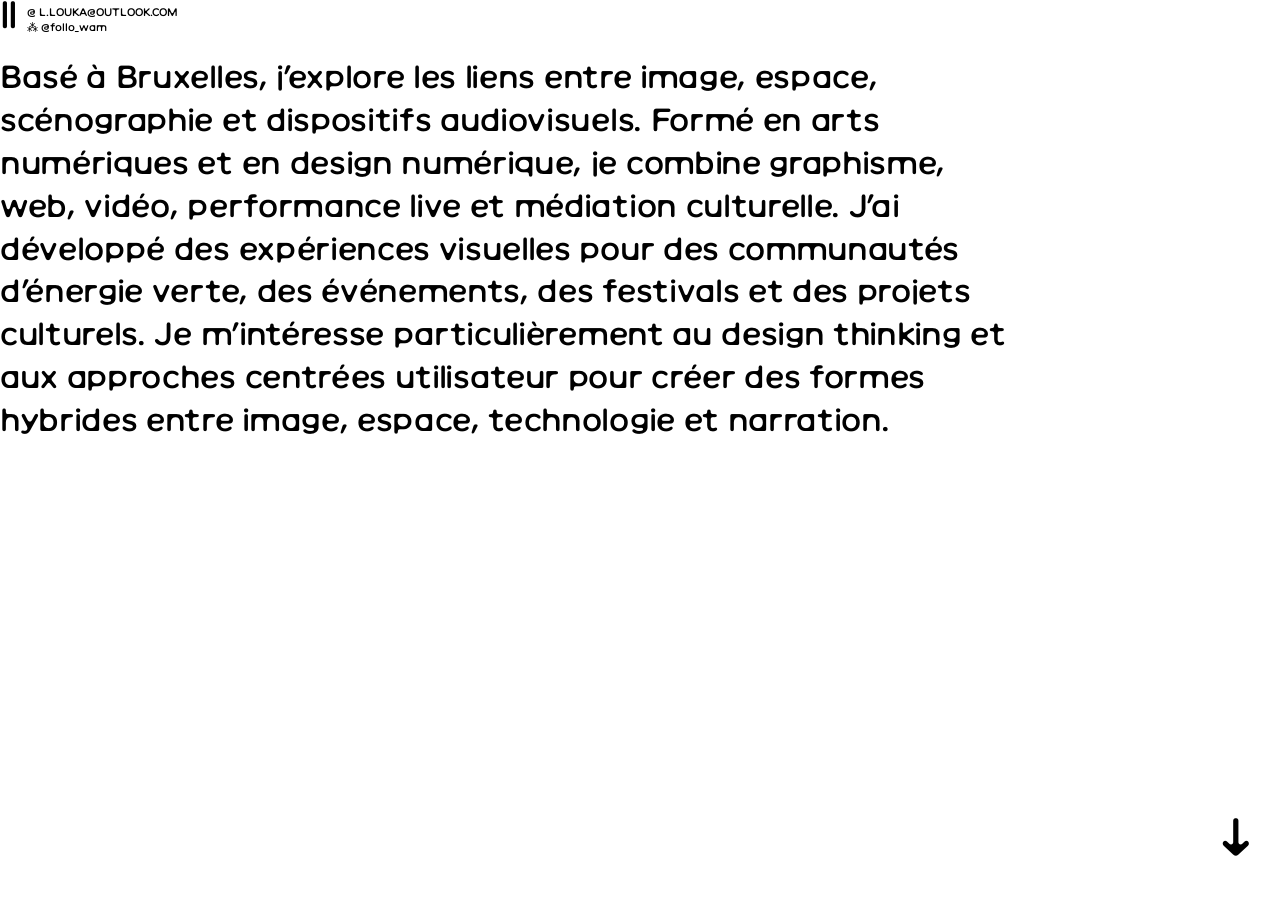
==== commit 1361be2c: "Fil LinkedIn dans le cadre iPhone officiel, électron en Z sur le sommaire - Un seul iPhone (template" ====
--- a/index.html
+++ b/index.html
@@ -86,7 +86,7 @@
             <div class="logo">ll</div>
             <div class="identity-contacts">
                 <a href="mailto:l.louka@outlook.com?subject=Contact%20via%20loukal.art" class="identity-contact">@ L.LOUKA@OUTLOOK.COM</a>
-                <a href="https://www.instagram.com/louka.visuals" target="_blank" rel="noopener" class="identity-contact">⁂ @louka.visuals</a>
+                <a href="https://www.instagram.com/follo_wam" target="_blank" rel="noopener" class="identity-contact">⁂ @follo_wam</a>
             </div>
         </header>
 
@@ -711,64 +711,9 @@
 
                         <div class="mockup-phones">
 
-                            <!-- IPHONE 1 — Portrait 1200×1500 -->
+                            <!-- Un seul iPhone : fil LinkedIn avec un post carré (1200×1200) puis un portrait (1200×1500) -->
                             <div class="mockup-wrap">
                                 <div class="iphone">
-                                    <div class="iphone-notch"></div>
-                                    <div class="iphone-screen">
-                                        <div class="iphone-status">
-                                            <span>9:41</span>
-                                            <span>●●● WiFi 🔋</span>
-                                        </div>
-                                        <div class="li-header">
-                                            <div class="li-avatar">
-                                                <svg viewBox="0 0 841.9 422.1" xmlns="http://www.w3.org/2000/svg">
-                                                    <defs>
-                                                        <linearGradient id="av1-g1" gradientUnits="userSpaceOnUse" x1="204.8" y1="321.7" x2="585.7" y2="180.8"><stop offset="0" stop-color="#FFE610"/><stop offset="1" stop-color="#FF8001"/></linearGradient>
-                                                        <linearGradient id="av1-g2" gradientUnits="userSpaceOnUse" x1="177.9" y1="248.8" x2="558.8" y2="107.9"><stop offset="0" stop-color="#FFE610"/><stop offset="1" stop-color="#FF8001"/></linearGradient>
-                                                    </defs>
-                                                    <path d="M189,226.8c12.8-4.1,22.2-14.8,23.4-27.7c0,0,0.3-3.2,0.3-6.3c0-3.1-0.3-5.9-0.3-5.9c-1.4-15.4-14.5-27.7-31-29.3c-1.3-0.1-2.5-0.2-3.8-0.2l-46.9-0.2v107.4h18.9v-35.9h17.7c4.8,12.8,10.8,24.6,17.7,35.3h23.1c-8.3-10.6-15.4-23-21-36.7C187.7,227.2,188.3,227,189,226.8z M163.2,209.7h-13.6v-33.6h28c1.4,0,2.8,0.2,4.1,0.5c6.8,1.6,12,6.9,12,13v6.6c0,5.4-4.1,10.2-9.8,12.3c-1.9,0.7-4.1,1.1-6.3,1.1H163.2z"/>
-                                                    <path d="M250.2,231.1h49.2v32.8h18.7v-57.1c0-25.3-15.8-46.2-36.1-49.3c0,0-3-0.4-8.4-0.4c-4.5,0-6,0.4-6,0.4c-20.3,3-36.1,24-36.1,49.3v57.1h18.7V231.1z M272.7,175.8h4.3c12.2,0,22.5,14.2,22.5,31v5.6h-49.2v-5.6C250.2,190,260.5,175.8,272.7,175.8z"/>
-                                                    <path d="M674.9,157.5l-5.1-0.4h-4.3l-5.1,0.4c-20.4,3.1-36.3,24.1-36.3,49.6v57.4h18.8V207c0-16.9,10.3-31.2,22.6-31.2h4.3c12.3,0,22.6,14.3,22.6,31.2v57.4h18.8V207C711.2,181.6,695.3,160.5,674.9,157.5z"/>
-                                                    <path d="M568.1,264.1l-5.1,0.4h-4.3l-5.1-0.4c-20.4-3.1-36.3-24.1-36.3-49.6v-57.4h18.8v57.4c0,16.9,10.3,31.2,22.6,31.2h4.3c12.3,0,22.6-14.3,22.6-31.2v-57.4h18.8v57.4C604.4,240,588.5,261,568.1,264.1z"/>
-                                                    <path d="M503.8,176.8l-6.6-6.4c-7.6-7.3-14.2-11.8-25.7-13c-24.1-2.5-37.1,11-39.2,25.4c-1,7,0.4,14.5,5.4,19.9c8.8,9.4,28.7,14.2,28.7,14.2c6.8,1.4,12.4,4.4,15.5,8.3c1.9,2.5,2.5,5.1,2.3,7.9c-1.9,21.5-59.1,12.1-59.1,12.1l4.4,4.2c8.8,8.5,16,13.4,29.1,14.7c2.2,0.2,4.3,0.3,6.4,0.3c23,0,35.5-13.8,37.7-28.6c1.2-7.7-1-15.6-6-22c-6.8-8.8-18.6-14.7-32.4-16.1c-5.2-1.2-9.4-3.5-11.8-6.5c-1.4-1.8-2-3.8-1.7-5.7C453.8,165.4,503.8,176.8,503.8,176.8z"/>
-                                                    <path d="M406.3,156.7c-7.2,17.5-16.8,39.8-27.6,62.4l-32.8-62.3h-21.5l44.1,82.9c-4.2,8.2-8.5,16.3-12.9,24.1h22.1c20.2-37.4,38.5-80,49.4-107.1H406.3z"/>
-                                                    <path fill="url(#av1-g1)" d="M284.9,302.1c-0.1,0-0.3,0-0.4,0c-20.6-0.1-38.8-5.7-54.4-16.6h-29c18.6,19.7,45.4,35.8,83.4,35.9c0.2,0,0.3,0,0.5,0c38.9,0,63.9-15.8,81-35.9h-27.7C325.1,295.6,308,302.1,284.9,302.1z"/>
-                                                    <path fill="url(#av1-g2)" d="M501.1,120c0.1,0,0.3,0,0.4,0c19.8,0.1,37.3,5.2,52.5,15.3h29.7c-18.5-19.1-45-34.5-82.2-34.7c-0.2,0-0.3,0-0.5,0c-38.1,0-62.9,15.1-79.9,34.7h28.3C462.4,126,479,120,501.1,120z"/>
-                                                </svg>
-                                            </div>
-                                            <div>
-                                                <div class="li-name">RaYSun</div>
-                                                <div class="li-meta">Énergie solaire · 2h · 🌐</div>
-                                            </div>
-                                            <div class="li-follow">+ Suivre</div>
-                                        </div>
-                                        <div class="carousel" id="carousel-tall">
-                                            <div class="carousel-slides">
-                                                <div class="carousel-slide"><img src="RaYSun/tall/1.svg" alt="Slide 1" draggable="false"></div>
-                                                <div class="carousel-slide"><img src="RaYSun/tall/2.svg" alt="Slide 2" draggable="false"></div>
-                                                <div class="carousel-slide"><img src="RaYSun/tall/slide3.png" alt="Slide 3" draggable="false"></div>
-                                                <div class="carousel-slide"><img src="RaYSun/tall/4.svg" alt="Slide 4" draggable="false"></div>
-                                                <div class="carousel-slide"><img src="RaYSun/tall/5.svg" alt="Slide 5" draggable="false"></div>
-                                                <div class="carousel-slide"><img src="RaYSun/tall/6.svg" alt="Slide 6" draggable="false"></div>
-                                            </div>
-                                            <div class="carousel-dots">
-                                                <span class="cdot active"></span><span class="cdot"></span><span class="cdot"></span>
-                                                <span class="cdot"></span><span class="cdot"></span><span class="cdot"></span>
-                                            </div>
-                                        </div>
-                                        <div class="li-reactions">
-                                            <span>👍 J'aime</span><span>💬 Commenter</span><span>↗ Partager</span>
-                                        </div>
-                                    </div>
-                                </div>
-                                <p class="mockup-label">1200 × 1500 px · Portrait</p>
-                            </div>
-
-                            <!-- IPHONE 2 — Carré 1200×1200 -->
-                            <div class="mockup-wrap">
-                                <div class="iphone">
-                                    <div class="iphone-notch"></div>
                                     <div class="iphone-screen">
                                         <div class="iphone-status">
                                             <span>9:41</span>
@@ -814,9 +759,49 @@
                                         <div class="li-reactions">
                                             <span>👍 J'aime</span><span>💬 Commenter</span><span>↗ Partager</span>
                                         </div>
+                                        <div class="li-header">
+                                            <div class="li-avatar">
+                                                <svg viewBox="0 0 841.9 422.1" xmlns="http://www.w3.org/2000/svg">
+                                                    <defs>
+                                                        <linearGradient id="av1-g1" gradientUnits="userSpaceOnUse" x1="204.8" y1="321.7" x2="585.7" y2="180.8"><stop offset="0" stop-color="#FFE610"/><stop offset="1" stop-color="#FF8001"/></linearGradient>
+                                                        <linearGradient id="av1-g2" gradientUnits="userSpaceOnUse" x1="177.9" y1="248.8" x2="558.8" y2="107.9"><stop offset="0" stop-color="#FFE610"/><stop offset="1" stop-color="#FF8001"/></linearGradient>
+                                                    </defs>
+                                                    <path d="M189,226.8c12.8-4.1,22.2-14.8,23.4-27.7c0,0,0.3-3.2,0.3-6.3c0-3.1-0.3-5.9-0.3-5.9c-1.4-15.4-14.5-27.7-31-29.3c-1.3-0.1-2.5-0.2-3.8-0.2l-46.9-0.2v107.4h18.9v-35.9h17.7c4.8,12.8,10.8,24.6,17.7,35.3h23.1c-8.3-10.6-15.4-23-21-36.7C187.7,227.2,188.3,227,189,226.8z M163.2,209.7h-13.6v-33.6h28c1.4,0,2.8,0.2,4.1,0.5c6.8,1.6,12,6.9,12,13v6.6c0,5.4-4.1,10.2-9.8,12.3c-1.9,0.7-4.1,1.1-6.3,1.1H163.2z"/>
+                                                    <path d="M250.2,231.1h49.2v32.8h18.7v-57.1c0-25.3-15.8-46.2-36.1-49.3c0,0-3-0.4-8.4-0.4c-4.5,0-6,0.4-6,0.4c-20.3,3-36.1,24-36.1,49.3v57.1h18.7V231.1z M272.7,175.8h4.3c12.2,0,22.5,14.2,22.5,31v5.6h-49.2v-5.6C250.2,190,260.5,175.8,272.7,175.8z"/>
+                                                    <path d="M674.9,157.5l-5.1-0.4h-4.3l-5.1,0.4c-20.4,3.1-36.3,24.1-36.3,49.6v57.4h18.8V207c0-16.9,10.3-31.2,22.6-31.2h4.3c12.3,0,22.6,14.3,22.6,31.2v57.4h18.8V207C711.2,181.6,695.3,160.5,674.9,157.5z"/>
+                                                    <path d="M568.1,264.1l-5.1,0.4h-4.3l-5.1-0.4c-20.4-3.1-36.3-24.1-36.3-49.6v-57.4h18.8v57.4c0,16.9,10.3,31.2,22.6,31.2h4.3c12.3,0,22.6-14.3,22.6-31.2v-57.4h18.8v57.4C604.4,240,588.5,261,568.1,264.1z"/>
+                                                    <path d="M503.8,176.8l-6.6-6.4c-7.6-7.3-14.2-11.8-25.7-13c-24.1-2.5-37.1,11-39.2,25.4c-1,7,0.4,14.5,5.4,19.9c8.8,9.4,28.7,14.2,28.7,14.2c6.8,1.4,12.4,4.4,15.5,8.3c1.9,2.5,2.5,5.1,2.3,7.9c-1.9,21.5-59.1,12.1-59.1,12.1l4.4,4.2c8.8,8.5,16,13.4,29.1,14.7c2.2,0.2,4.3,0.3,6.4,0.3c23,0,35.5-13.8,37.7-28.6c1.2-7.7-1-15.6-6-22c-6.8-8.8-18.6-14.7-32.4-16.1c-5.2-1.2-9.4-3.5-11.8-6.5c-1.4-1.8-2-3.8-1.7-5.7C453.8,165.4,503.8,176.8,503.8,176.8z"/>
+                                                    <path d="M406.3,156.7c-7.2,17.5-16.8,39.8-27.6,62.4l-32.8-62.3h-21.5l44.1,82.9c-4.2,8.2-8.5,16.3-12.9,24.1h22.1c20.2-37.4,38.5-80,49.4-107.1H406.3z"/>
+                                                    <path fill="url(#av1-g1)" d="M284.9,302.1c-0.1,0-0.3,0-0.4,0c-20.6-0.1-38.8-5.7-54.4-16.6h-29c18.6,19.7,45.4,35.8,83.4,35.9c0.2,0,0.3,0,0.5,0c38.9,0,63.9-15.8,81-35.9h-27.7C325.1,295.6,308,302.1,284.9,302.1z"/>
+                                                    <path fill="url(#av1-g2)" d="M501.1,120c0.1,0,0.3,0,0.4,0c19.8,0.1,37.3,5.2,52.5,15.3h29.7c-18.5-19.1-45-34.5-82.2-34.7c-0.2,0-0.3,0-0.5,0c-38.1,0-62.9,15.1-79.9,34.7h28.3C462.4,126,479,120,501.1,120z"/>
+                                                </svg>
+                                            </div>
+                                            <div>
+                                                <div class="li-name">RaYSun</div>
+                                                <div class="li-meta">Énergie solaire · 2h · 🌐</div>
+                                            </div>
+                                            <div class="li-follow">+ Suivre</div>
+                                        </div>
+                                        <div class="carousel" id="carousel-tall">
+                                            <div class="carousel-slides">
+                                                <div class="carousel-slide"><img src="RaYSun/tall/1.svg" alt="Slide 1" draggable="false"></div>
+                                                <div class="carousel-slide"><img src="RaYSun/tall/2.svg" alt="Slide 2" draggable="false"></div>
+                                                <div class="carousel-slide"><img src="RaYSun/tall/slide3.png" alt="Slide 3" draggable="false"></div>
+                                                <div class="carousel-slide"><img src="RaYSun/tall/4.svg" alt="Slide 4" draggable="false"></div>
+                                                <div class="carousel-slide"><img src="RaYSun/tall/5.svg" alt="Slide 5" draggable="false"></div>
+                                                <div class="carousel-slide"><img src="RaYSun/tall/6.svg" alt="Slide 6" draggable="false"></div>
+                                            </div>
+                                            <div class="carousel-dots">
+                                                <span class="cdot active"></span><span class="cdot"></span><span class="cdot"></span>
+                                                <span class="cdot"></span><span class="cdot"></span><span class="cdot"></span>
+                                            </div>
+                                        </div>
+                                        <div class="li-reactions">
+                                            <span>👍 J'aime</span><span>💬 Commenter</span><span>↗ Partager</span>
+                                        </div>
                                     </div>
                                 </div>
-                                <p class="mockup-label">1200 × 1200 px · Carré</p>
+                                <p class="mockup-label">Fil LinkedIn · faites défiler l’écran</p>
                             </div>
 
                         </div><!-- /mockup-phones -->
--- a/style.css
+++ b/style.css
@@ -19,7 +19,7 @@
 
 *::-webkit-scrollbar-thumb {
     background: var(--green);
-    border-radius: 2px;
+    border-radius: 0;
     min-height: 30px;
 }
 
@@ -126,7 +126,7 @@
 }
 
 .site-header .logo {
-    font-size: 56px;
+    font-size: 38px;
     line-height: 0.84;
     letter-spacing: -0.02em;
     cursor: pointer;
@@ -139,13 +139,14 @@
 }
 
 .identity-contact {
-    font-size: 15px;
-    line-height: 21px;
+    font-size: 11px;
+    line-height: 15px;
     text-decoration: none;
 }
 
 /* Survol : tout ce qui est cliquable se surligne en vert */
 a:hover,
+.sommaire a.electron-hover,
 .site-header .logo:hover,
 .project-item:hover {
     background-color: var(--green);
@@ -155,8 +156,8 @@
 .left-col {
     position: relative;
     height: 100vh;
-    overflow-y: auto;
-    scrollbar-width: none;
+    overflow-y: scroll;
+    scrollbar-width: thin;
     background-color: #ffffff;
     border-right: 1px solid transparent;
     /* Un geste = un écran : intro, sommaire, intro des logos, puis défilement libre
@@ -195,9 +196,6 @@
     display: none;
 }
 
-.left-col::-webkit-scrollbar {
-    display: none;
-}
 
 .brutal-container.show-content .left-col {
     border-right-color: var(--green);
@@ -249,7 +247,7 @@
 .right-col {
     padding: 72px 36px;
     height: 100vh;
-    overflow-y: auto;
+    overflow-y: scroll;
 }
 
 /* La liste passe en 1re colonne, sous l'en-tête fixe */
@@ -335,7 +333,7 @@
     padding: 80px 10% 80px 0;
     display: none;
     height: 100vh;
-    overflow-y: auto;
+    overflow-y: scroll;
 }
 
 .brutal-container.show-gallery .images-col,
@@ -350,7 +348,7 @@
 /* --- PANNEAU RAIRSUN --- */
 .rairsun-panel {
     padding: 60px 8% 80px;
-    overflow-y: auto;
+    overflow-y: scroll;
     height: 100vh;
     flex-direction: column;
     gap: 0;
@@ -475,7 +473,7 @@
 .gallery-group.active {
     display: flex;
     height: 100vh;
-    overflow-y: auto;
+    overflow-y: scroll;
 }
 
 .insta-embed-wrap {
@@ -722,15 +720,12 @@
         top: 56px;
     }
 
-    .site-header {
-        position: absolute;
-    }
     .site-header .logo {
-        font-size: 44px;
+        font-size: 30px;
     }
     .identity-contact {
-        font-size: 12px;
-        line-height: 17px;
+        font-size: 9px;
+        line-height: 13px;
     }
 
     .left-col {
@@ -903,37 +898,50 @@
     letter-spacing: 0.1em;
 }
 
+/* Cadre officiel iPhone 18 Pro Max (Figma, 1470×3000, écran transparent).
+   Posé par-dessus l'écran : les coins arrondis et la Dynamic Island masquent
+   le contenu, et pointer-events: none laisse le carrousel se faire glisser. */
 .iphone {
-    width: 220px;
-    background: #111;
-    border-radius: 36px;
-    padding: 10px;
-    box-shadow:
-        0 0 0 1px #2a2a2a,
-        0 0 0 3px #1a1a1a,
-        0 20px 50px rgba(0,0,0,0.4);
-}
-
-.iphone-notch {
-    width: 80px;
-    height: 20px;
-    background: #111;
-    border-radius: 0 0 14px 14px;
-    margin: 0 auto 6px;
-}
-
+    --w: 240px;
+    position: relative;
+    width: var(--w);
+    aspect-ratio: 1470 / 3000;
+    filter: drop-shadow(0 20px 30px rgba(0,0,0,0.3));
+}
+
+.iphone::after {
+    content: '';
+    position: absolute;
+    inset: 0;
+    background: url('RaYSun/iphone-frame.png') center / 100% 100% no-repeat;
+    pointer-events: none;
+}
+
+/* Zone écran mesurée sur le PNG : x 75→1394, y 66→2933, rayon ≈ 190 px */
 .iphone-screen {
+    position: absolute;
+    inset: 2.2% 5.1% 2.23%;
     background: #fff;
-    border-radius: 26px;
-    overflow: hidden;
-}
-
+    border-radius: calc(var(--w) * 190 / 1470);
+    overflow-x: hidden;
+    overflow-y: auto;
+    overscroll-behavior: contain;
+    scrollbar-width: none;
+}
+
+.iphone-screen::-webkit-scrollbar { display: none; }
+
+/* Heure et icônes de part et d'autre de la Dynamic Island */
 .iphone-status {
+    position: sticky;
+    top: 0;
+    z-index: 1;
     background: #fff;
     display: flex;
     justify-content: space-between;
     align-items: center;
-    padding: 5px 14px 3px;
+    height: calc(var(--w) * 170 / 1470);
+    padding: 0 22px;
     font-size: 8px;
     font-weight: 700;
     font-family: 'Helvetica Neue', sans-serif;
@@ -996,7 +1004,6 @@
     overflow: hidden;
     cursor: grab;
     user-select: none;
-    height: 275px;
 }
 
 .carousel.grabbing { cursor: grabbing; }
@@ -1043,7 +1050,9 @@
 
 .cdot.active { background: #0a66c2; }
 
+/* Le fond gris du fil LinkedIn sépare un post du suivant */
 .li-reactions {
+    border-bottom: 8px solid #f4f2ee;
     background: #fff;
     padding: 6px 10px;
     display: flex;
@@ -1375,3 +1384,40 @@
     border-left: 2px solid #FF8001;
     padding-left: 16px;
 }
+
+/* Électron du parcours de lecture en Z (script.js) : point vert avec un halo
+   et une onde au « clic » */
+.electron,
+.electron-ring {
+    position: fixed;
+    top: 0;
+    left: 0;
+    z-index: 1000;
+    border-radius: 50%;
+    pointer-events: none;
+    will-change: transform, opacity;
+}
+
+.electron {
+    width: 10px;
+    height: 10px;
+    margin: -5px 0 0 -5px;
+    background: var(--green);
+    box-shadow: 0 0 10px 4px rgba(59, 255, 106, 0.6);
+    opacity: 0;   /* placé et révélé par script.js dès la première image */
+    transition: background-color 0.15s, box-shadow 0.15s;
+}
+
+/* Sur le bouton vert, le point passe au noir pour rester visible, comme un curseur */
+.electron.on-link {
+    background: #000;
+    box-shadow: 0 0 0 3px rgba(0, 0, 0, 0.12);
+}
+
+.electron-ring {
+    width: 28px;
+    height: 28px;
+    margin: -14px 0 0 -14px;
+    border: 1.5px solid #000;
+    opacity: 0;
+}
